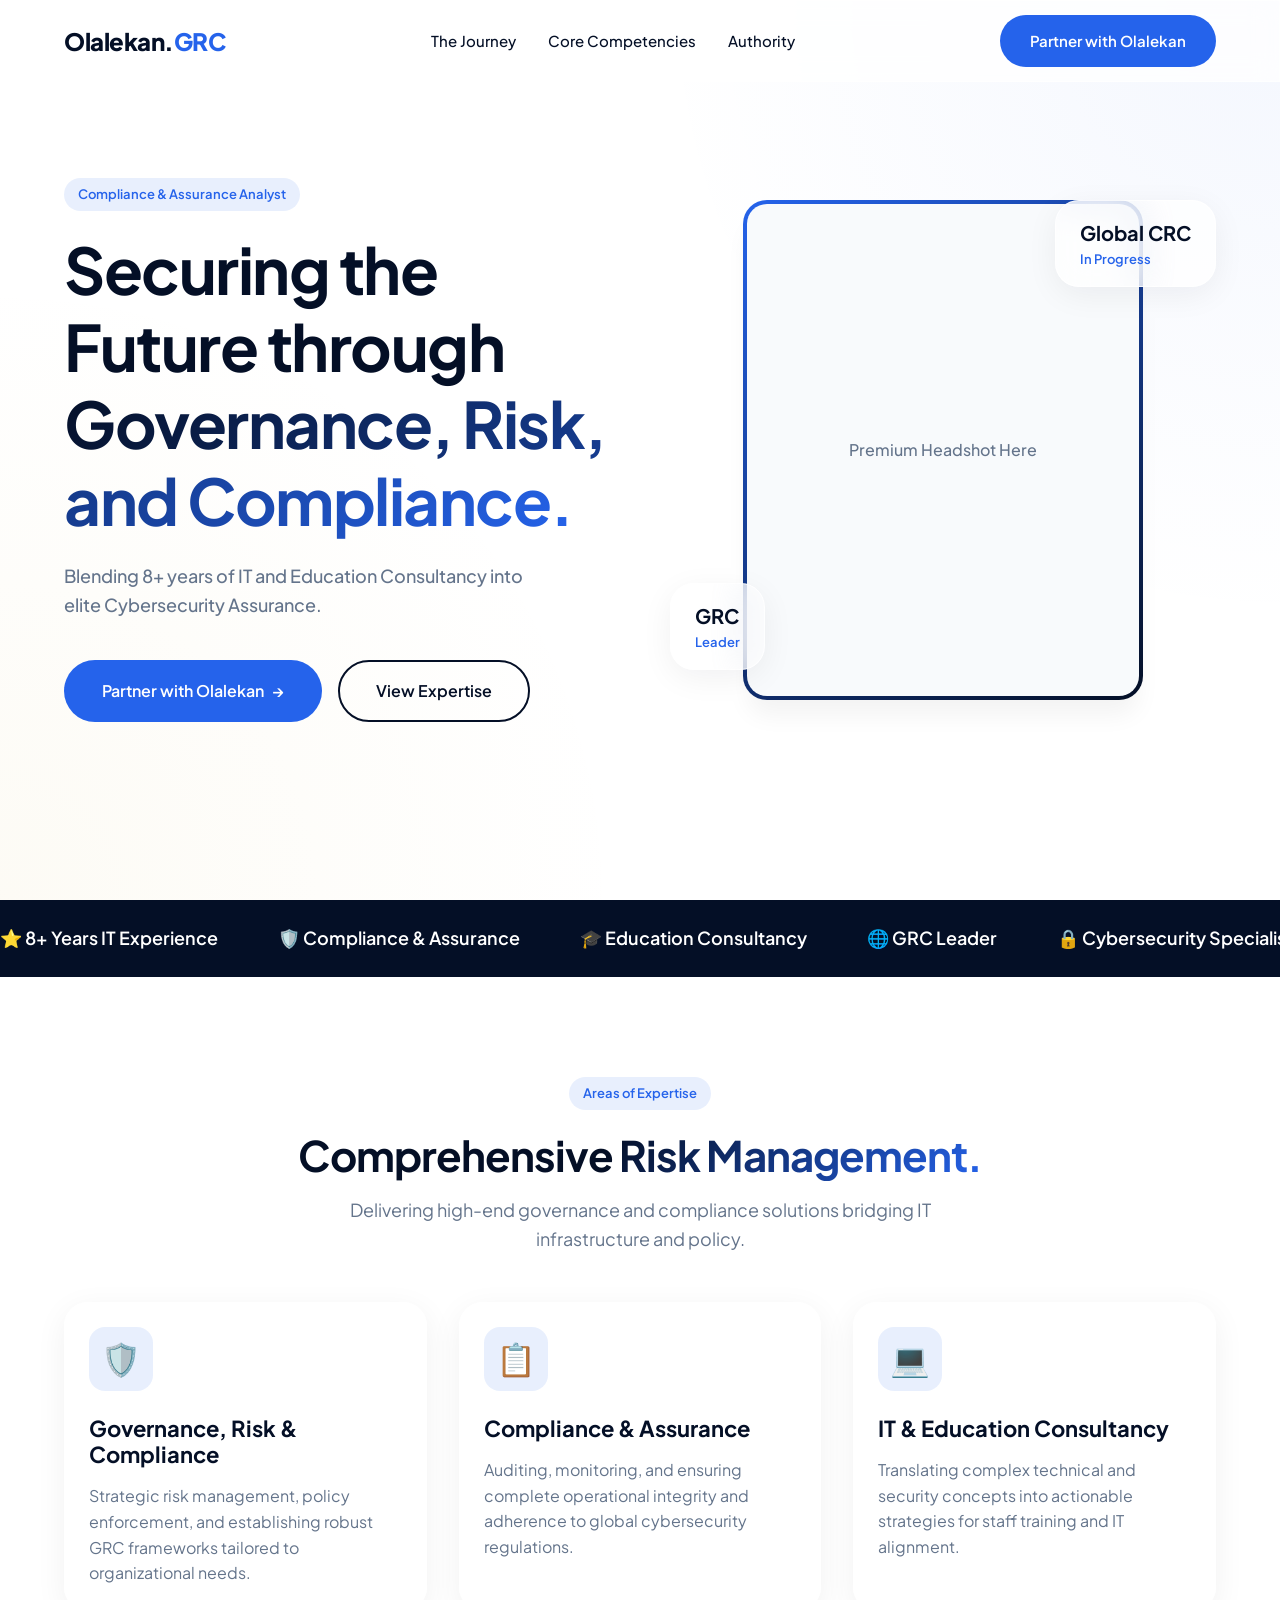
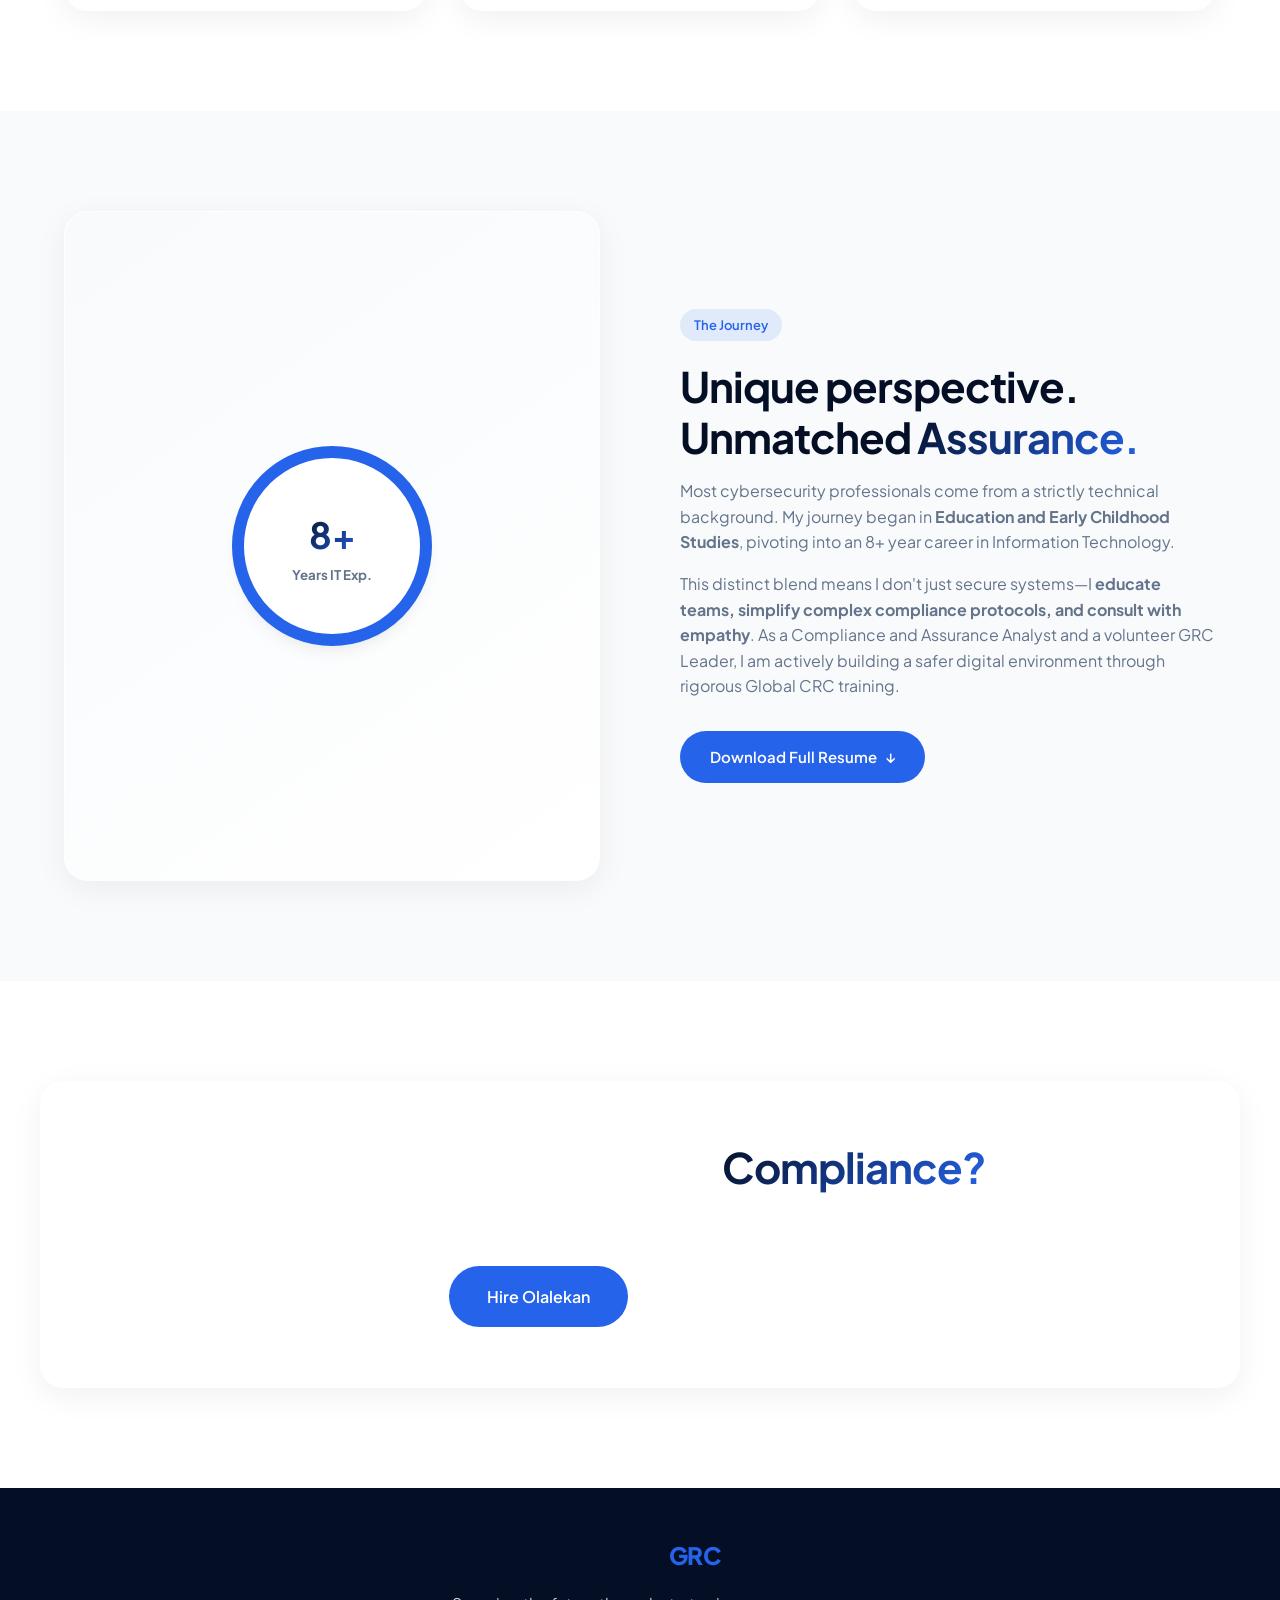
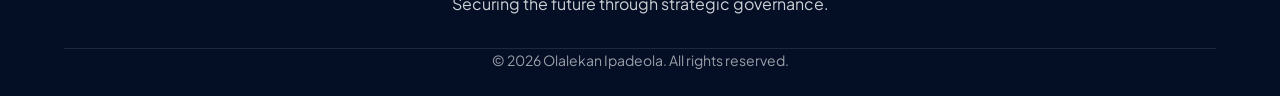
==== index.html @ 9b426a48 "Initial commit - added portfolio structure and styles" ====
<!DOCTYPE html>
<html lang="en">
<head>
    <meta charset="UTF-8">
    <meta name="viewport" content="width=device-width, initial-scale=1.0">
    <title>Olalekan Ipadeola | GRC & Cybersecurity Authority</title>
    <meta name="description" content="Portfolio of Olalekan Ipadeola - Governance, Risk, and Compliance Specialist, Compliance & Assurance Analyst.">
    <!-- Google Fonts -->
    <link rel="preconnect" href="https://fonts.googleapis.com">
    <link rel="preconnect" href="https://fonts.gstatic.com" crossorigin>
    <link href="https://fonts.googleapis.com/css2?family=Plus+Jakarta+Sans:wght@400;500;600;700;800&display=swap" rel="stylesheet">
    <!-- Custom Styles -->
    <link rel="stylesheet" href="styles/variables.css">
    <link rel="stylesheet" href="styles/global.css">
    <link rel="stylesheet" href="styles/components.css">
    <link rel="stylesheet" href="styles/sections.css">
</head>
<body>
    <!-- Navigation -->
    <nav class="navbar glass">
        <div class="container nav-content">
            <a href="#" class="logo">Olalekan.<span>GRC</span></a>
            <ul class="nav-links">
                <li><a href="#about">The Journey</a></li>
                <li><a href="#expertise">Core Competencies</a></li>
                <li><a href="#experience">Authority</a></li>
            </ul>
            <div class="nav-actions">
                <a href="#contact" class="btn btn-primary">Partner with Olalekan</a>
            </div>
            <button class="mobile-toggle" aria-label="Toggle menu">☰</button>
        </div>
    </nav>

    <!-- Main Content -->
    <main>
        <!-- Hero Section -->
        <section id="hero" class="hero section">
            <div class="container hero-content">
                <div class="hero-text fade-in-up">
                    <span class="badge">Compliance & Assurance Analyst</span>
                    <h1 class="hero-title">Securing the Future through <span class="text-gradient">Governance, Risk, and Compliance.</span></h1>
                    <p class="hero-subtitle">Blending 8+ years of IT and Education Consultancy into elite Cybersecurity Assurance.</p>
                    <div class="hero-ctas">
                        <a href="#contact" class="btn btn-primary btn-large">Partner with Olalekan <span class="arrow">→</span></a>
                        <a href="#expertise" class="btn btn-secondary btn-large">View Expertise</a>
                    </div>
                </div>
                <!-- Hero Visuals -->
                <div class="hero-visual fade-in-up delay-2">
                    <div class="glass-card stat-float top-right">
                        <strong>Global CRC</strong><span>In Progress</span>
                    </div>
                    <div class="hero-image-placeholder">
                        <div class="image-inner">
                            <span class="placeholder-text">Premium Headshot Here</span>
                        </div>
                    </div>
                    <div class="glass-card stat-float bottom-left">
                        <strong>GRC</strong><span>Leader</span>
                    </div>
                </div>
            </div>
        </section>

        <!-- Authority Marquee (Ticker) -->
        <section class="ticker">
            <div class="ticker-track">
                <!-- Ticker items will be duplicated by JS or CSS for infinite scroll -->
                <div class="ticker-item">⭐ 8+ Years IT Experience</div>
                <div class="ticker-item">🛡️ Compliance & Assurance</div>
                <div class="ticker-item">🎓 Education Consultancy</div>
                <div class="ticker-item">🌐 GRC Leader</div>
                <div class="ticker-item">🔒 Cybersecurity Specialist</div>
                <div class="ticker-item">⭐ 8+ Years IT Experience</div>
                <div class="ticker-item">🛡️ Compliance & Assurance</div>
                <div class="ticker-item">🎓 Education Consultancy</div>
                <div class="ticker-item">🌐 GRC Leader</div>
                <div class="ticker-item">🔒 Cybersecurity Specialist</div>
            </div>
        </section>
        
        <!-- Core Competencies (Expertise) -->
        <section id="expertise" class="expertise section">
            <div class="container text-center">
                <span class="badge">Areas of Expertise</span>
                <h2 class="section-title">Comprehensive <span class="text-gradient">Risk Management.</span></h2>
                <p class="section-subtitle text-muted">Delivering high-end governance and compliance solutions bridging IT infrastructure and policy.</p>
                
                <div class="expertise-grid mt-12">
                    <div class="glass-card service-card fade-in-up delay-1">
                        <div class="service-icon">🛡️</div>
                        <h3>Governance, Risk & Compliance</h3>
                        <p class="text-muted mt-4">Strategic risk management, policy enforcement, and establishing robust GRC frameworks tailored to organizational needs.</p>
                    </div>
                    <div class="glass-card service-card fade-in-up delay-2">
                        <div class="service-icon">📋</div>
                        <h3>Compliance & Assurance</h3>
                        <p class="text-muted mt-4">Auditing, monitoring, and ensuring complete operational integrity and adherence to global cybersecurity regulations.</p>
                    </div>
                    <div class="glass-card service-card fade-in-up delay-3">
                        <div class="service-icon">💻</div>
                        <h3>IT & Education Consultancy</h3>
                        <p class="text-muted mt-4">Translating complex technical and security concepts into actionable strategies for staff training and IT alignment.</p>
                    </div>
                </div>
            </div>
        </section>

        <!-- The Journey (About) -->
        <section id="about" class="about section bg-surface">
            <div class="container about-content">
                <div class="about-visual fade-in-up">
                    <div class="glass-card feature-image-card">
                        <div class="circle-graph">
                            <span class="text-gradient font-bold text-4xl">8+</span>
                            <small class="text-muted font-bold">Years IT Exp.</small>
                        </div>
                    </div>
                </div>
                <div class="about-text fade-in-up delay-2">
                    <span class="badge">The Journey</span>
                    <h2 class="section-title mb-6">Unique perspective.<br>Unmatched <span class="text-gradient">Assurance.</span></h2>
                    <p class="mb-4 text-muted">Most cybersecurity professionals come from a strictly technical background. My journey began in <strong>Education and Early Childhood Studies</strong>, pivoting into an 8+ year career in Information Technology.</p>
                    <p class="text-muted">This distinct blend means I don't just secure systems—I <strong>educate teams, simplify complex compliance protocols, and consult with empathy</strong>. As a Compliance and Assurance Analyst and a volunteer GRC Leader, I am actively building a safer digital environment through rigorous Global CRC training.</p>
                    <a href="#contact" class="btn btn-primary mt-8">Download Full Resume <span class="arrow">↓</span></a>
                </div>
            </div>
        </section>

        <!-- The Conversion (Contact) -->
        <section id="contact" class="contact section">
            <div class="container contact-container glass-card bg-secondary text-center">
                <div class="contact-header">
                    <h2 class="section-title text-light mb-4 text-white">Ready to elevate your <span class="text-gradient">Compliance?</span></h2>
                    <p class="text-light opacity-80 mb-8 text-white">Whether you're recruiting top talent, seeking bespoke consultancy, or inviting a speaker.</p>
                </div>
                <div class="contact-actions">
                    <a href="mailto:olalekan.o@example.com" class="btn btn-primary btn-large">Hire Olalekan</a>
                    <a href="#" class="btn btn-secondary btn-large" style="border-color: rgba(255,255,255,0.3); color: white;">Book for Event</a>
                </div>
            </div>
        </section>
        
    </main>
    
    <!-- Footer -->
    <footer class="footer bg-secondary text-white pt-12 pb-6">
        <div class="container">
            <div class="footer-content text-center mb-8">
                <a href="#" class="logo text-white">Olalekan.<span>GRC</span></a>
                <p class="opacity-80 mt-4 text-white">Securing the future through strategic governance.</p>
            </div>
            <div class="footer-bottom text-center border-t border-glass pt-6">
                <p class="opacity-60 text-sm text-white">© 2026 Olalekan Ipadeola. All rights reserved.</p>
            </div>
        </div>
    </footer>
    <script src="js/main.js"></script>
</body>
</html>
---- styles/variables.css ----
:root {
    /* Color Palette - Premium "Big 4" Beater */
    --primary: #2563eb; /* Electric Blue for Action */
    --primary-hover: #1d4ed8;
    --secondary: #040f26; /* Deep Midnight Navy for Authority */
    --accent: #d4af37; /* Gold accent for prestige */
    
    --bg-main: #ffffff;
    --surface: #f8fafc; /* Very light cool gray for contrast */
    --surface-glass: rgba(255, 255, 255, 0.75);
    --glass-border: rgba(255, 255, 255, 0.6);
    --surface-dark: #0f172a;
    
    --text-main: #0f172a;
    --text-muted: #64748b;
    --text-light: #ffffff;
    
    /* Typography */
    --font-primary: 'Plus Jakarta Sans', sans-serif;
    
    /* Layout & Spacing */
    --container-width: 1200px;
    --section-padding: 100px 0;
    --radius-sm: 8px;
    --radius-md: 16px;
    --radius-lg: 24px;
    --radius-pill: 9999px;
    
    /* Shadows */
    --shadow-sm: 0 4px 6px -1px rgba(0, 0, 0, 0.05);
    --shadow-md: 0 10px 15px -3px rgba(0, 0, 0, 0.05), 0 4px 6px -2px rgba(0, 0, 0, 0.025);
    --shadow-lg: 0 20px 25px -5px rgba(0, 0, 0, 0.05), 0 8px 10px -6px rgba(0, 0, 0, 0.01);
    --shadow-glass: 0 8px 32px 0 rgba(4, 15, 38, 0.06);
    
    /* Transitions */
    --transition: all 0.3s cubic-bezier(0.25, 0.8, 0.25, 1);
}
---- styles/global.css ----
/* Reset & Base Styles */
* {
    margin: 0;
    padding: 0;
    box-sizing: border-box;
}

html {
    scroll-behavior: smooth;
}

body {
    font-family: var(--font-primary);
    background-color: var(--bg-main);
    color: var(--text-main);
    line-height: 1.6;
    overflow-x: hidden;
    -webkit-font-smoothing: antialiased;
}

.container {
    max-width: var(--container-width);
    margin: 0 auto;
    padding: 0 24px;
    width: 100%;
}

.section {
    padding: var(--section-padding);
}

img {
    max-width: 100%;
    height: auto;
    display: block;
}

a {
    text-decoration: none;
    color: inherit;
    transition: var(--transition);
}

ul {
    list-style: none;
}

/* Typography Base */
h1, h2, h3, h4, h5, h6 {
    font-weight: 700;
    line-height: 1.2;
    color: var(--secondary);
}

.text-gradient {
    background: linear-gradient(135deg, var(--secondary) 0%, var(--primary) 100%);
    -webkit-background-clip: text;
    -webkit-text-fill-color: transparent;
    background-clip: text;
}

/* Utilities */
.text-center { text-align: center; }
.text-muted { color: var(--text-muted); }
.text-white { color: var(--text-light); }
.bg-surface { background-color: var(--surface); }
.bg-secondary { background-color: var(--secondary); }
.opacity-80 { opacity: 0.8; }
.opacity-60 { opacity: 0.6; }
.mt-4 { margin-top: 16px; }
.mt-6 { margin-top: 24px; }
.mt-8 { margin-top: 32px; }
.mt-12 { margin-top: 48px; }
.mb-4 { margin-bottom: 16px; }
.mb-6 { margin-bottom: 24px; }
.mb-8 { margin-bottom: 32px; }
.pt-12 { padding-top: 48px; }
.pb-6 { padding-bottom: 24px; }
.font-bold { font-weight: 700; }
.text-4xl { font-size: 36px; }
.text-sm { font-size: 14px; }
.border-t { border-top: 1px solid; }
.border-glass { border-color: rgba(255, 255, 255, 0.1); }
.section-title { font-size: 42px; margin-bottom: 16px; letter-spacing: -1px; }
.section-subtitle { font-size: 18px; max-width: 600px; margin: 0 auto; }
---- styles/components.css ----
/* Component Styles */

/* Buttons */
.btn {
    display: inline-flex;
    align-items: center;
    justify-content: center;
    padding: 12px 28px;
    font-size: 15px;
    font-weight: 600;
    border-radius: var(--radius-pill);
    cursor: pointer;
    transition: var(--transition);
    border: 2px solid transparent;
}

.btn-large {
    padding: 16px 36px;
    font-size: 16px;
}

.btn-primary {
    background-color: var(--primary);
    color: var(--text-light);
}

.btn-primary:hover {
    background-color: var(--primary-hover);
    transform: translateY(-2px);
    box-shadow: var(--shadow-md);
}

.btn-secondary {
    background-color: transparent;
    border-color: var(--secondary);
    color: var(--secondary);
}

.btn-secondary:hover {
    background-color: var(--secondary);
    color: var(--text-light);
}

.arrow {
    margin-left: 8px;
    transition: var(--transition);
}

.btn-primary:hover .arrow {
    transform: translateX(4px);
}

/* Glassmorphism Classes */
.glass {
    background: var(--surface-glass);
    backdrop-filter: blur(12px);
    -webkit-backdrop-filter: blur(12px);
    border: 1px solid var(--glass-border);
}

.glass-card {
    background: var(--surface-glass);
    backdrop-filter: blur(16px);
    -webkit-backdrop-filter: blur(16px);
    border: 1px solid rgba(255, 255, 255, 0.8);
    box-shadow: var(--shadow-glass);
    border-radius: var(--radius-lg);
    padding: 24px;
}

/* Badges */
.badge {
    display: inline-block;
    padding: 6px 14px;
    font-size: 13px;
    font-weight: 600;
    color: var(--primary);
    background-color: rgba(37, 99, 235, 0.1);
    border-radius: var(--radius-pill);
    margin-bottom: 20px;
}

/* Animations Helpers */
.fade-in-up {
    opacity: 0;
    transform: translateY(30px);
    animation: fadeInUp 0.8s ease forwards;
}

.delay-2 {
    animation-delay: 0.2s;
}

@keyframes fadeInUp {
    to {
        opacity: 1;
        transform: translateY(0);
    }
}
---- styles/sections.css ----
/* Navigation */
.navbar {
    position: fixed;
    top: 0;
    left: 0;
    width: 100%;
    z-index: 1000;
    transition: var(--transition);
}

.nav-content {
    display: flex;
    justify-content: space-between;
    align-items: center;
    height: 80px;
}

.logo {
    font-size: 24px;
    font-weight: 800;
    color: var(--secondary);
    letter-spacing: -0.5px;
}

.logo span {
    color: var(--primary);
}

.nav-links {
    display: flex;
    gap: 32px;
}

.nav-links a {
    font-weight: 500;
    font-size: 15px;
    color: var(--secondary);
}

.nav-links a:hover {
    color: var(--primary);
}

.mobile-toggle {
    display: none;
    background: none;
    border: none;
    font-size: 24px;
    cursor: pointer;
}

/* Hero Section */
.hero {
    min-height: 100vh;
    display: flex;
    align-items: center;
    padding-top: 100px;
    background: radial-gradient(circle at top right, rgba(37,99,235,0.05), transparent 40%),
                radial-gradient(circle at bottom left, rgba(212,175,55,0.05), transparent 40%);
}

.hero-content {
    display: grid;
    grid-template-columns: 1fr 1fr;
    gap: 60px;
    align-items: center;
}

.hero-title {
    font-size: 64px;
    letter-spacing: -1.5px;
    margin-bottom: 24px;
}

.hero-subtitle {
    font-size: 18px;
    color: var(--text-muted);
    font-weight: 500;
    margin-bottom: 40px;
    max-width: 480px;
}

.hero-ctas {
    display: flex;
    gap: 16px;
}

.hero-visual {
    position: relative;
    width: 100%;
    height: 600px;
    display: flex;
    align-items: center;
    justify-content: center;
}

.hero-image-placeholder {
    width: 400px;
    height: 500px;
    background: linear-gradient(145deg, var(--primary), var(--secondary));
    border-radius: var(--radius-lg);
    padding: 4px;
    box-shadow: var(--shadow-lg);
}

.image-inner {
    width: 100%;
    height: 100%;
    background: var(--surface);
    border-radius: calc(var(--radius-lg) - 4px);
    display: flex;
    align-items: center;
    justify-content: center;
    text-align: center;
}

.placeholder-text {
    color: var(--text-muted);
    font-weight: 500;
}

.stat-float {
    position: absolute;
    display: flex;
    flex-direction: column;
    padding: 16px 24px;
    animation: float 6s ease-in-out infinite;
}

.stat-float strong {
    font-size: 20px;
    color: var(--secondary);
}

.stat-float span {
    font-size: 13px;
    color: var(--primary);
    font-weight: 600;
}

.top-right {
    top: 50px;
    right: 0;
    animation-delay: 0s;
}

.bottom-left {
    bottom: 80px;
    left: 0;
    animation-delay: 2s;
}

@keyframes float {
    0% { transform: translateY(0px); }
    50% { transform: translateY(-15px); }
    100% { transform: translateY(0px); }
}

/* Ticker Section */
.ticker {
    background-color: var(--secondary);
    color: var(--text-light);
    padding: 24px 0;
    overflow: hidden;
    white-space: nowrap;
}

.ticker-track {
    display: inline-flex;
    animation: scroll 30s linear infinite;
}

.ticker-item {
    font-size: 18px;
    font-weight: 600;
    margin-right: 60px;
    display: flex;
    align-items: center;
    gap: 12px;
}

@keyframes scroll {
    0% { transform: translateX(0); }
    100% { transform: translateX(-50%); } 
}

/* Expertise Section */
.expertise-grid {
    display: grid;
    grid-template-columns: repeat(3, 1fr);
    gap: 32px;
}

.service-card {
    text-align: left;
    transition: var(--transition);
}

.service-card:hover {
    transform: translateY(-8px);
    box-shadow: 0 20px 40px rgba(4, 15, 38, 0.08);
}

.service-card h3 {
    font-size: 22px;
    margin-bottom: 12px;
}

.service-icon {
    font-size: 32px;
    margin-bottom: 24px;
    display: inline-flex;
    align-items: center;
    justify-content: center;
    width: 64px;
    height: 64px;
    background: rgba(37, 99, 235, 0.1);
    border-radius: var(--radius-md);
}

/* About Section */
.about-content {
    display: grid;
    grid-template-columns: 1fr 1fr;
    gap: 80px;
    align-items: center;
}

.feature-image-card {
    aspect-ratio: 4/5;
    background: linear-gradient(145deg, var(--surface), white);
    display: flex;
    align-items: center;
    justify-content: center;
    position: relative;
    overflow: hidden;
}

.circle-graph {
    width: 200px;
    height: 200px;
    border-radius: 50%;
    border: 12px solid var(--primary);
    display: flex;
    flex-direction: column;
    align-items: center;
    justify-content: center;
    background: white;
    box-shadow: var(--shadow-md);
}

/* Contact Section */
.contact-container {
    padding: 60px 40px;
    display: flex;
    flex-direction: column;
    align-items: center;
    border-color: rgba(255, 255, 255, 0.1);
}

.contact-actions {
    display: flex;
    gap: 16px;
}

/* Responsive */
@media (max-width: 992px) {
    .hero-content, .about-content {
        grid-template-columns: 1fr;
        text-align: center;
        gap: 40px;
    }
    .expertise-grid {
        grid-template-columns: 1fr;
    }
    .hero-subtitle {
        margin: 0 auto 32px;
    }
    .hero-ctas, .contact-actions {
        justify-content: center;
    }
    .nav-links, .nav-actions {
        display: none;
    }
    .mobile-toggle {
        display: block;
    }
    .hero-title {
        font-size: 48px;
    }
}
@media (max-width: 768px) {
    .section-title { font-size: 32px; }
}
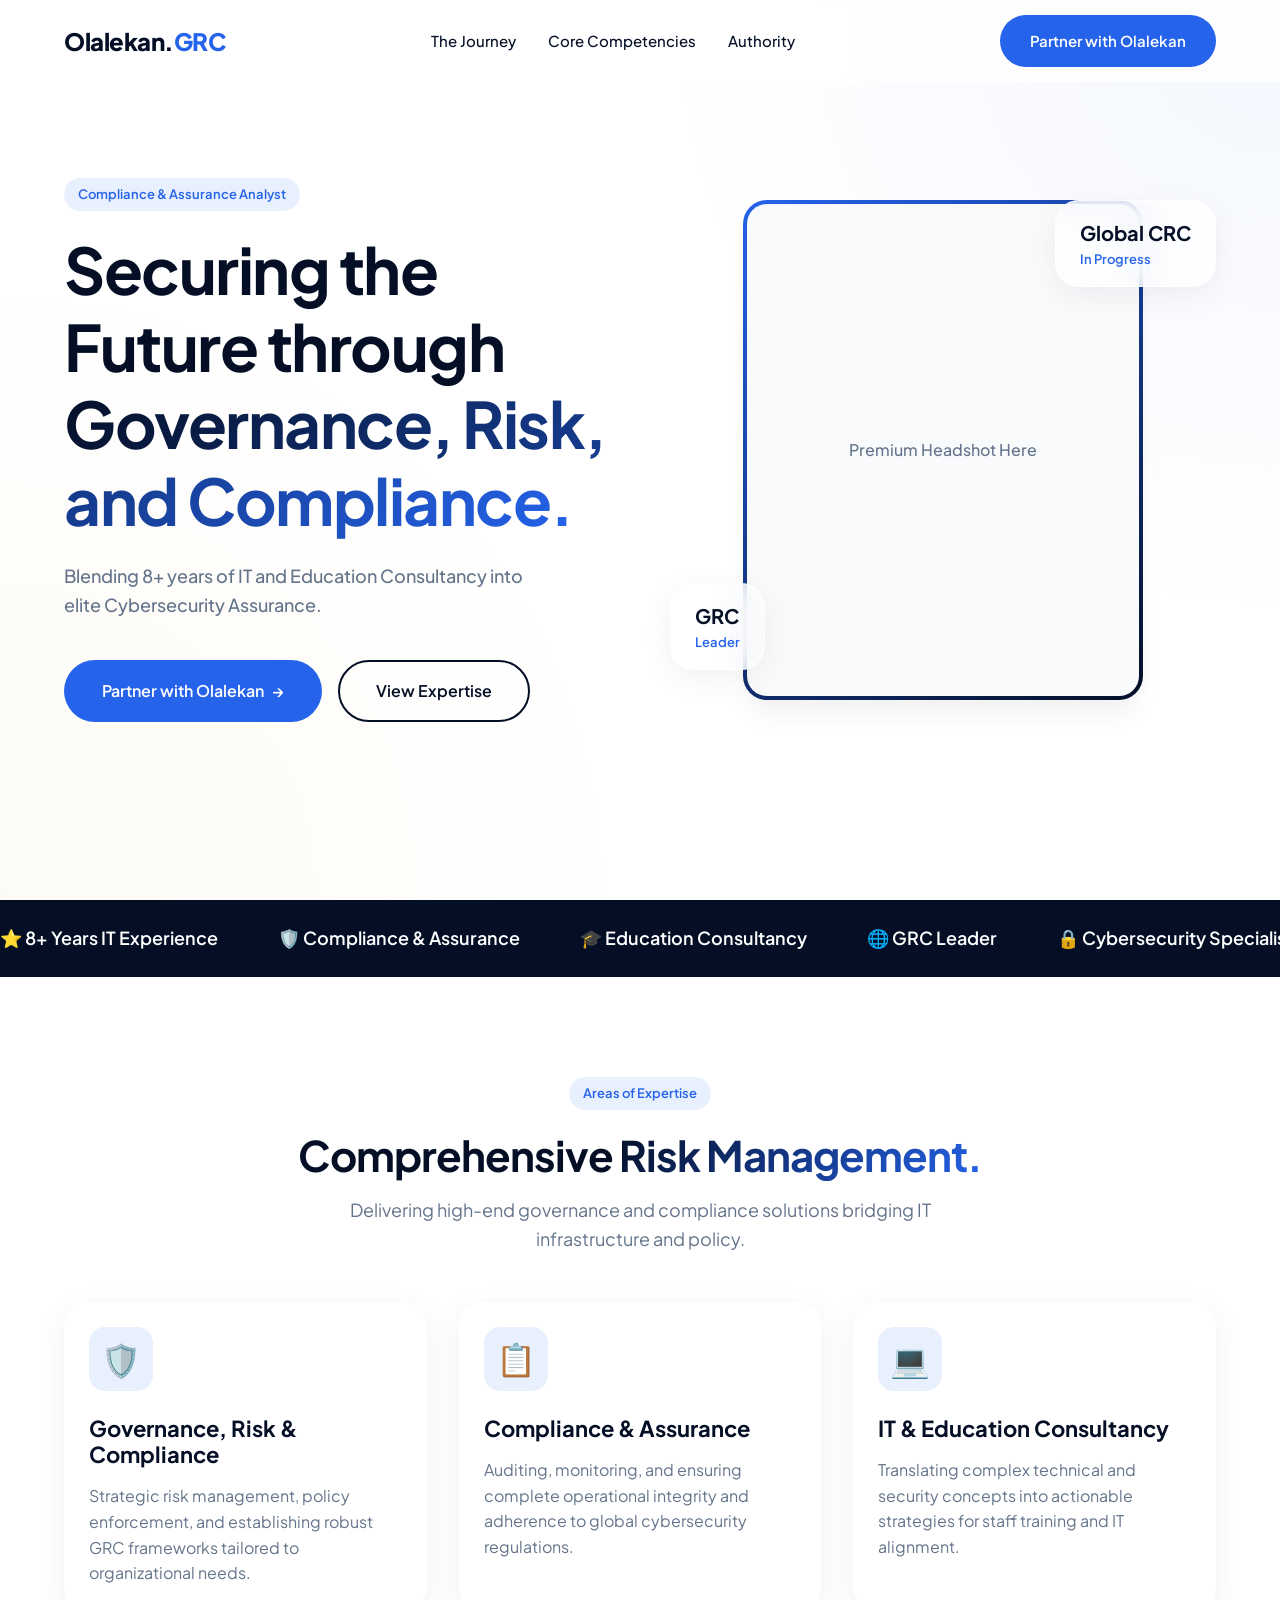
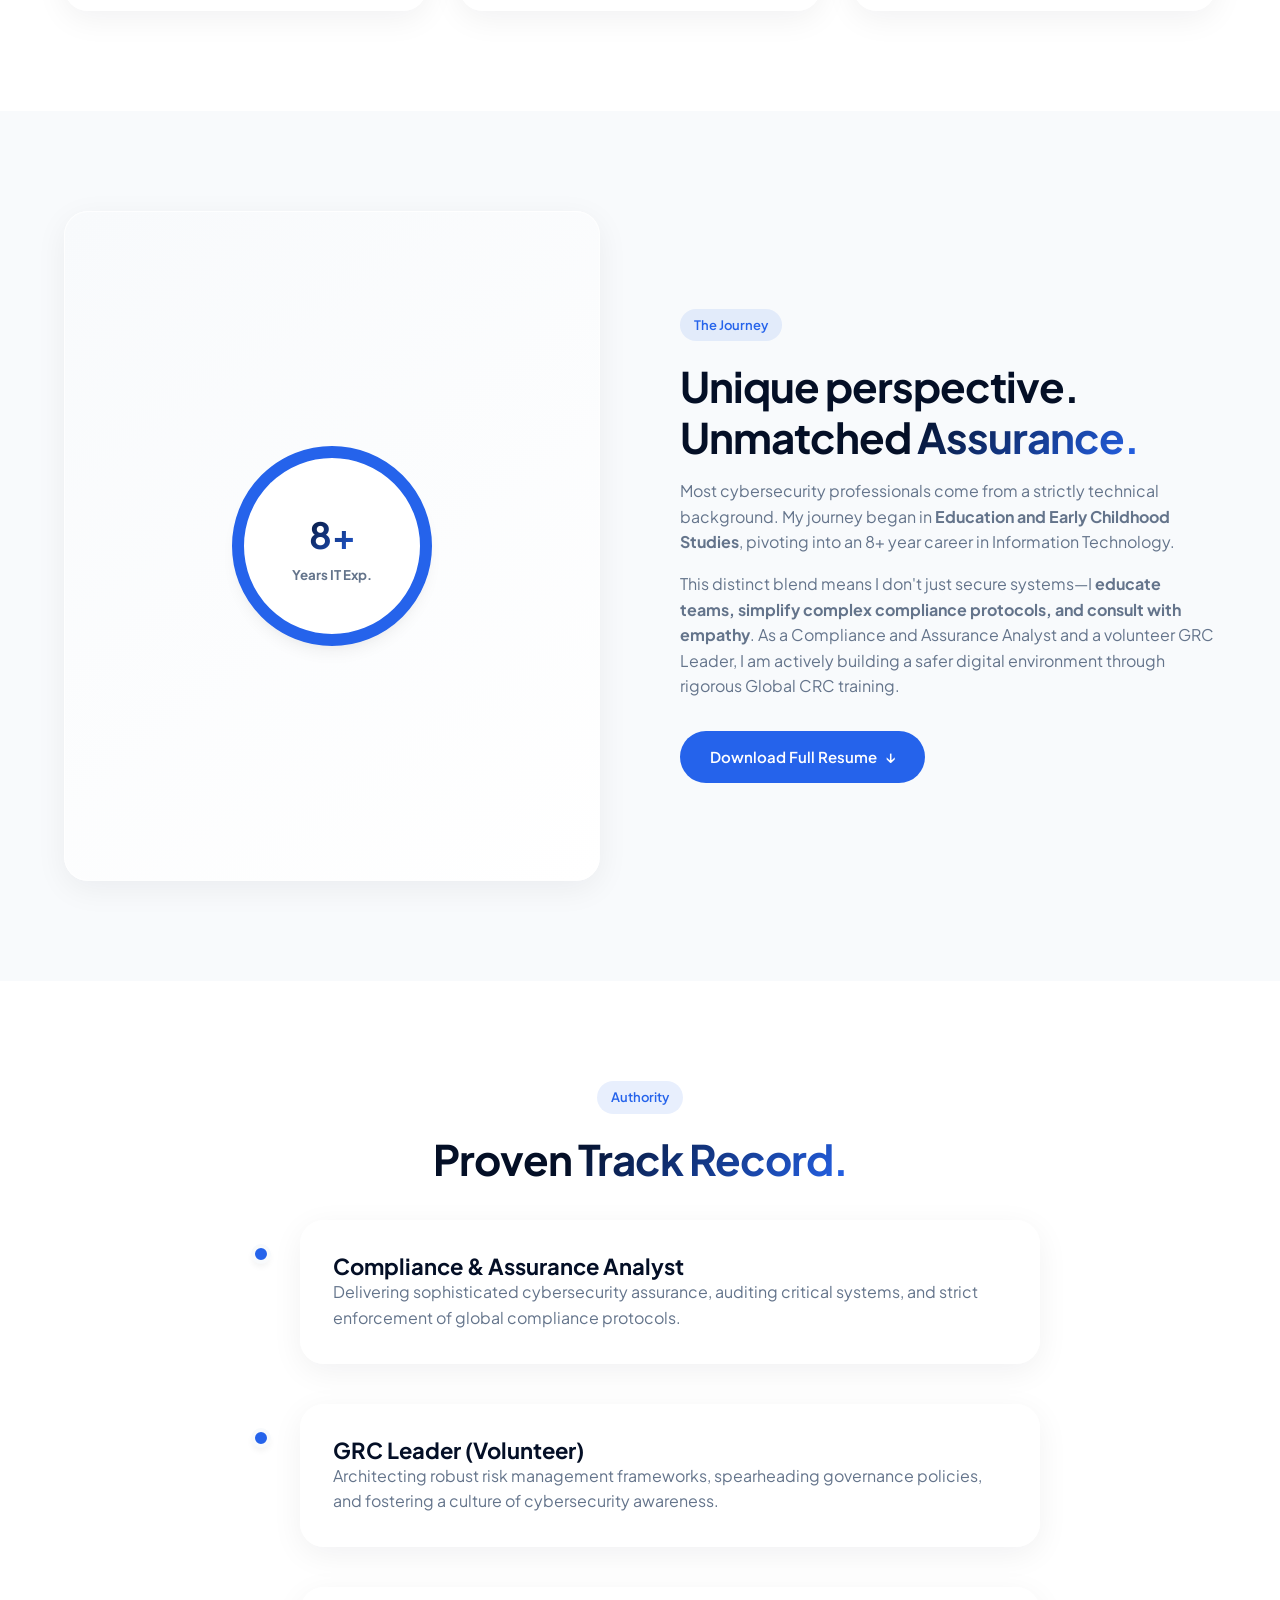
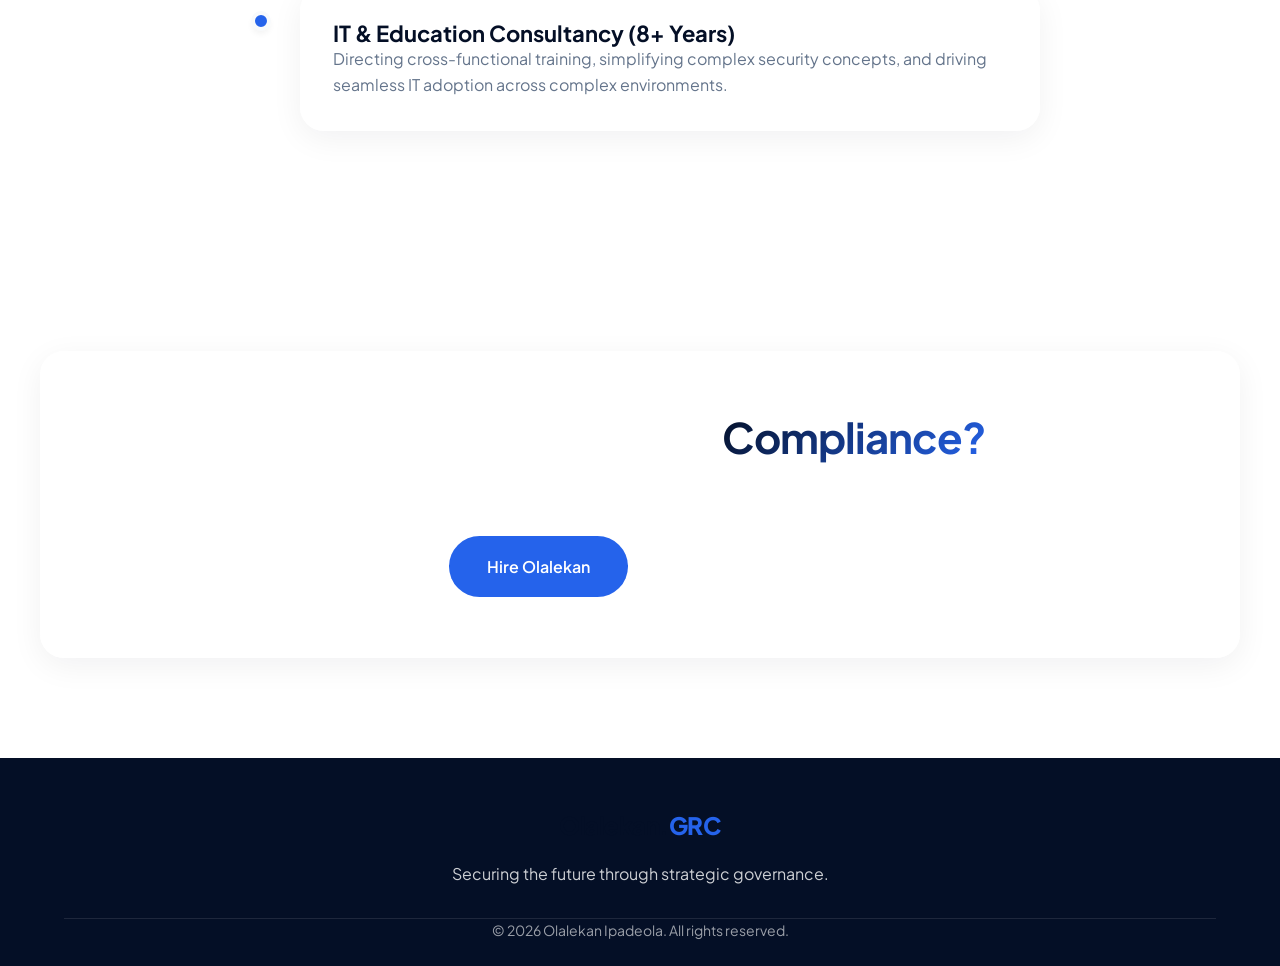
==== commit 81ceb6e7: "Add CTA functionality, core competencies page, and styling updates" ====
--- a/index.html
+++ b/index.html
@@ -128,6 +128,38 @@
             </div>
         </section>
 
+        <!-- Authority (Experience) -->
+        <section id="experience" class="experience section">
+            <div class="container text-center">
+                <span class="badge">Authority</span>
+                <h2 class="section-title mb-12">Proven <span class="text-gradient">Track Record.</span></h2>
+                
+                <div class="timeline">
+                    <div class="timeline-item fade-in-up">
+                        <div class="timeline-dot"></div>
+                        <div class="timeline-content glass-card">
+                            <h3>Compliance & Assurance Analyst</h3>
+                            <p class="text-muted mt-2">Delivering sophisticated cybersecurity assurance, auditing critical systems, and strict enforcement of global compliance protocols.</p>
+                        </div>
+                    </div>
+                    <div class="timeline-item fade-in-up delay-1">
+                        <div class="timeline-dot"></div>
+                        <div class="timeline-content glass-card">
+                            <h3>GRC Leader (Volunteer)</h3>
+                            <p class="text-muted mt-2">Architecting robust risk management frameworks, spearheading governance policies, and fostering a culture of cybersecurity awareness.</p>
+                        </div>
+                    </div>
+                    <div class="timeline-item fade-in-up delay-2">
+                        <div class="timeline-dot"></div>
+                        <div class="timeline-content glass-card">
+                            <h3>IT & Education Consultancy (8+ Years)</h3>
+                            <p class="text-muted mt-2">Directing cross-functional training, simplifying complex security concepts, and driving seamless IT adoption across complex environments.</p>
+                        </div>
+                    </div>
+                </div>
+            </div>
+        </section>
+
         <!-- The Conversion (Contact) -->
         <section id="contact" class="contact section">
             <div class="container contact-container glass-card bg-secondary text-center">
--- a/styles/global.css
+++ b/styles/global.css
@@ -74,6 +74,7 @@
 .mb-4 { margin-bottom: 16px; }
 .mb-6 { margin-bottom: 24px; }
 .mb-8 { margin-bottom: 32px; }
+.mb-12 { margin-bottom: 48px; }
 .pt-12 { padding-top: 48px; }
 .pb-6 { padding-bottom: 24px; }
 .font-bold { font-weight: 700; }
--- a/styles/components.css
+++ b/styles/components.css
@@ -84,16 +84,14 @@
 .fade-in-up {
     opacity: 0;
     transform: translateY(30px);
-    animation: fadeInUp 0.8s ease forwards;
+    transition: opacity 0.8s cubic-bezier(0.25, 0.8, 0.25, 1), transform 0.8s cubic-bezier(0.25, 0.8, 0.25, 1);
 }
 
-.delay-2 {
-    animation-delay: 0.2s;
+.fade-in-up.visible {
+    opacity: 1;
+    transform: translateY(0);
 }
 
-@keyframes fadeInUp {
-    to {
-        opacity: 1;
-        transform: translateY(0);
-    }
-}
+.delay-1 { transition-delay: 0.1s; }
+.delay-2 { transition-delay: 0.2s; }
+.delay-3 { transition-delay: 0.3s; }
--- a/styles/sections.css
+++ b/styles/sections.css
@@ -292,3 +292,67 @@
 @media (max-width: 768px) {
     .section-title { font-size: 32px; }
 }
+
+/* Timeline (Experience) */
+.timeline {
+    position: relative;
+    max-width: 800px;
+    margin: 0 auto;
+    padding: 20px 0;
+    text-align: left;
+}
+
+.timeline::before {
+    content: '';
+    position: absolute;
+    top: 0;
+    bottom: 0;
+    left: 20px;
+    width: 2px;
+    background: var(--glass-border);
+}
+
+.timeline-item {
+    position: relative;
+    padding-left: 60px;
+    margin-bottom: 40px;
+}
+
+.timeline-item:last-child {
+    margin-bottom: 0;
+}
+
+.timeline-dot {
+    position: absolute;
+    left: 11px;
+    top: 24px;
+    width: 20px;
+    height: 20px;
+    border-radius: 50%;
+    background: var(--primary);
+    border: 4px solid var(--surface);
+    box-shadow: var(--shadow-sm);
+    z-index: 2;
+}
+
+.timeline-content {
+    background: var(--surface-glass);
+    padding: 32px;
+}
+
+.timeline-content h3 {
+    font-size: 22px;
+    color: var(--secondary);
+}
+
+@media (max-width: 768px) {
+    .timeline::before {
+        left: 15px;
+    }
+    .timeline-item {
+        padding-left: 45px;
+    }
+    .timeline-dot {
+        left: 6px;
+    }
+}
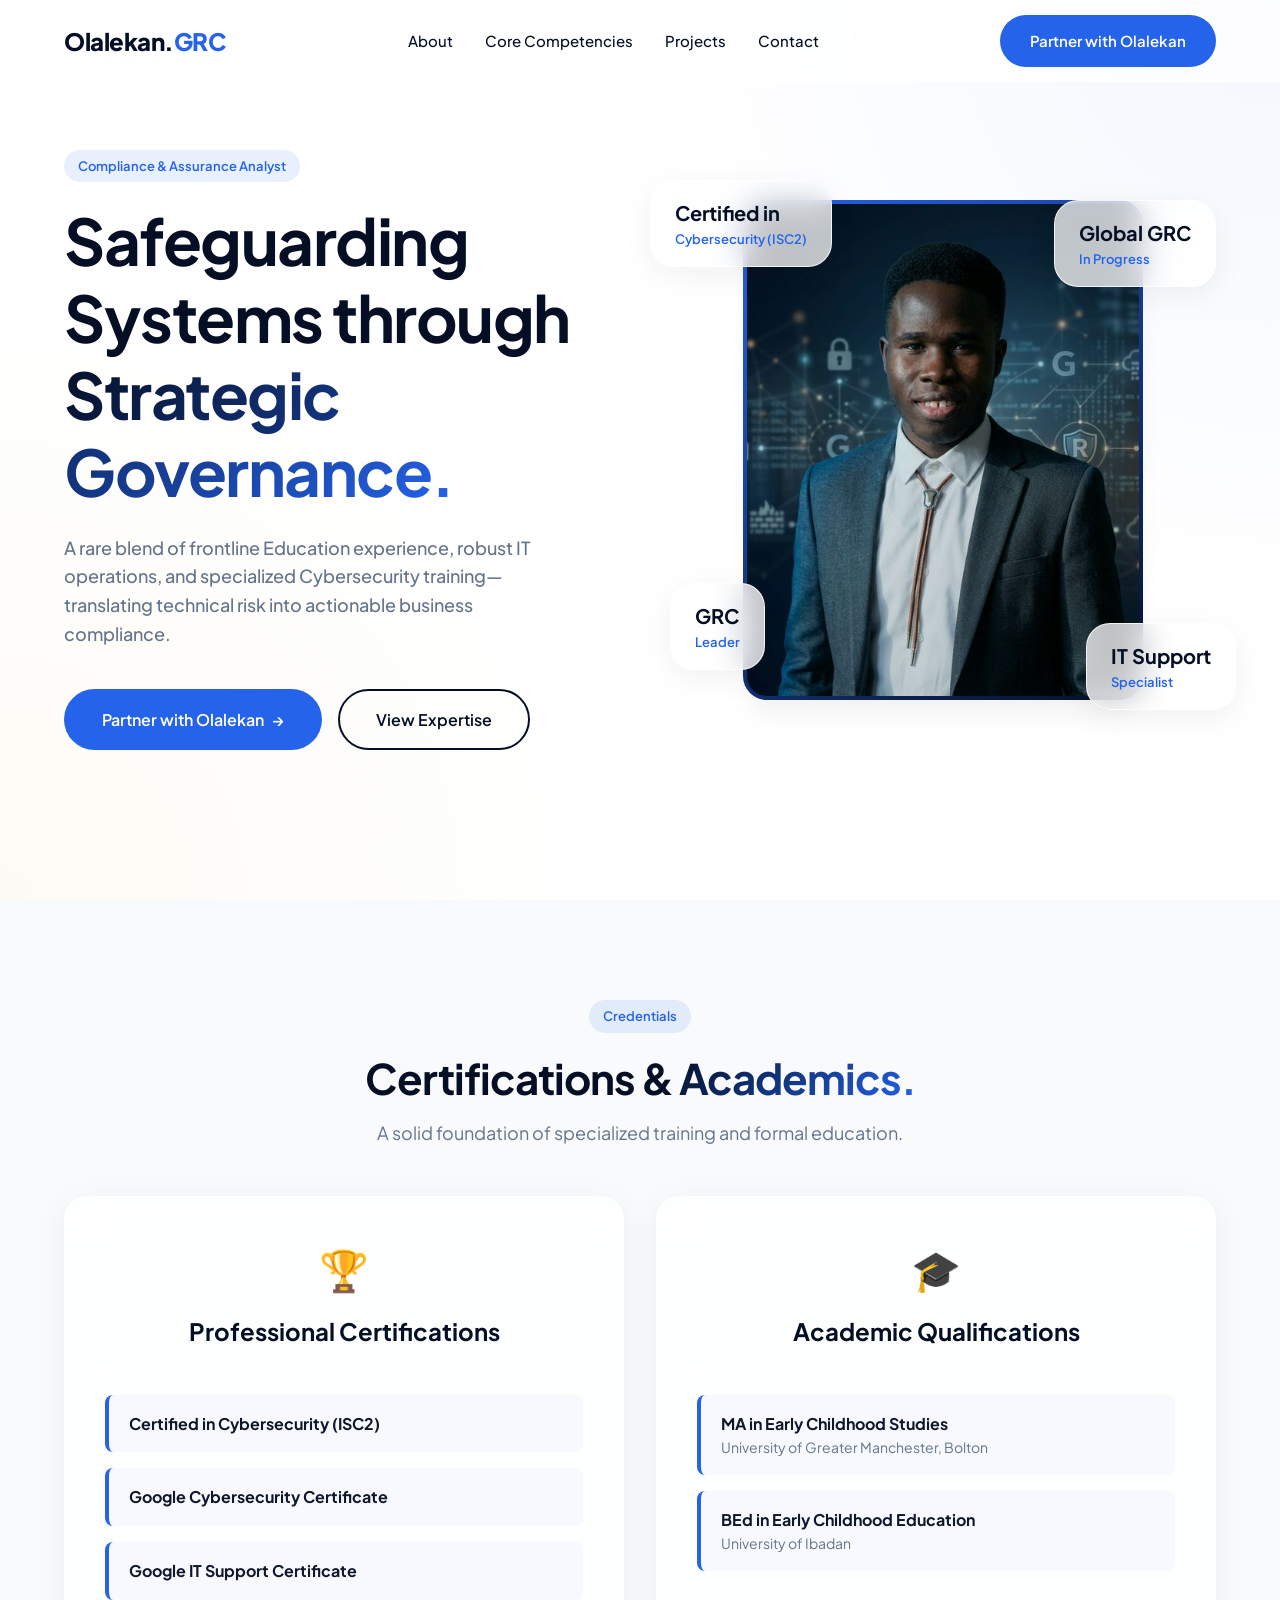
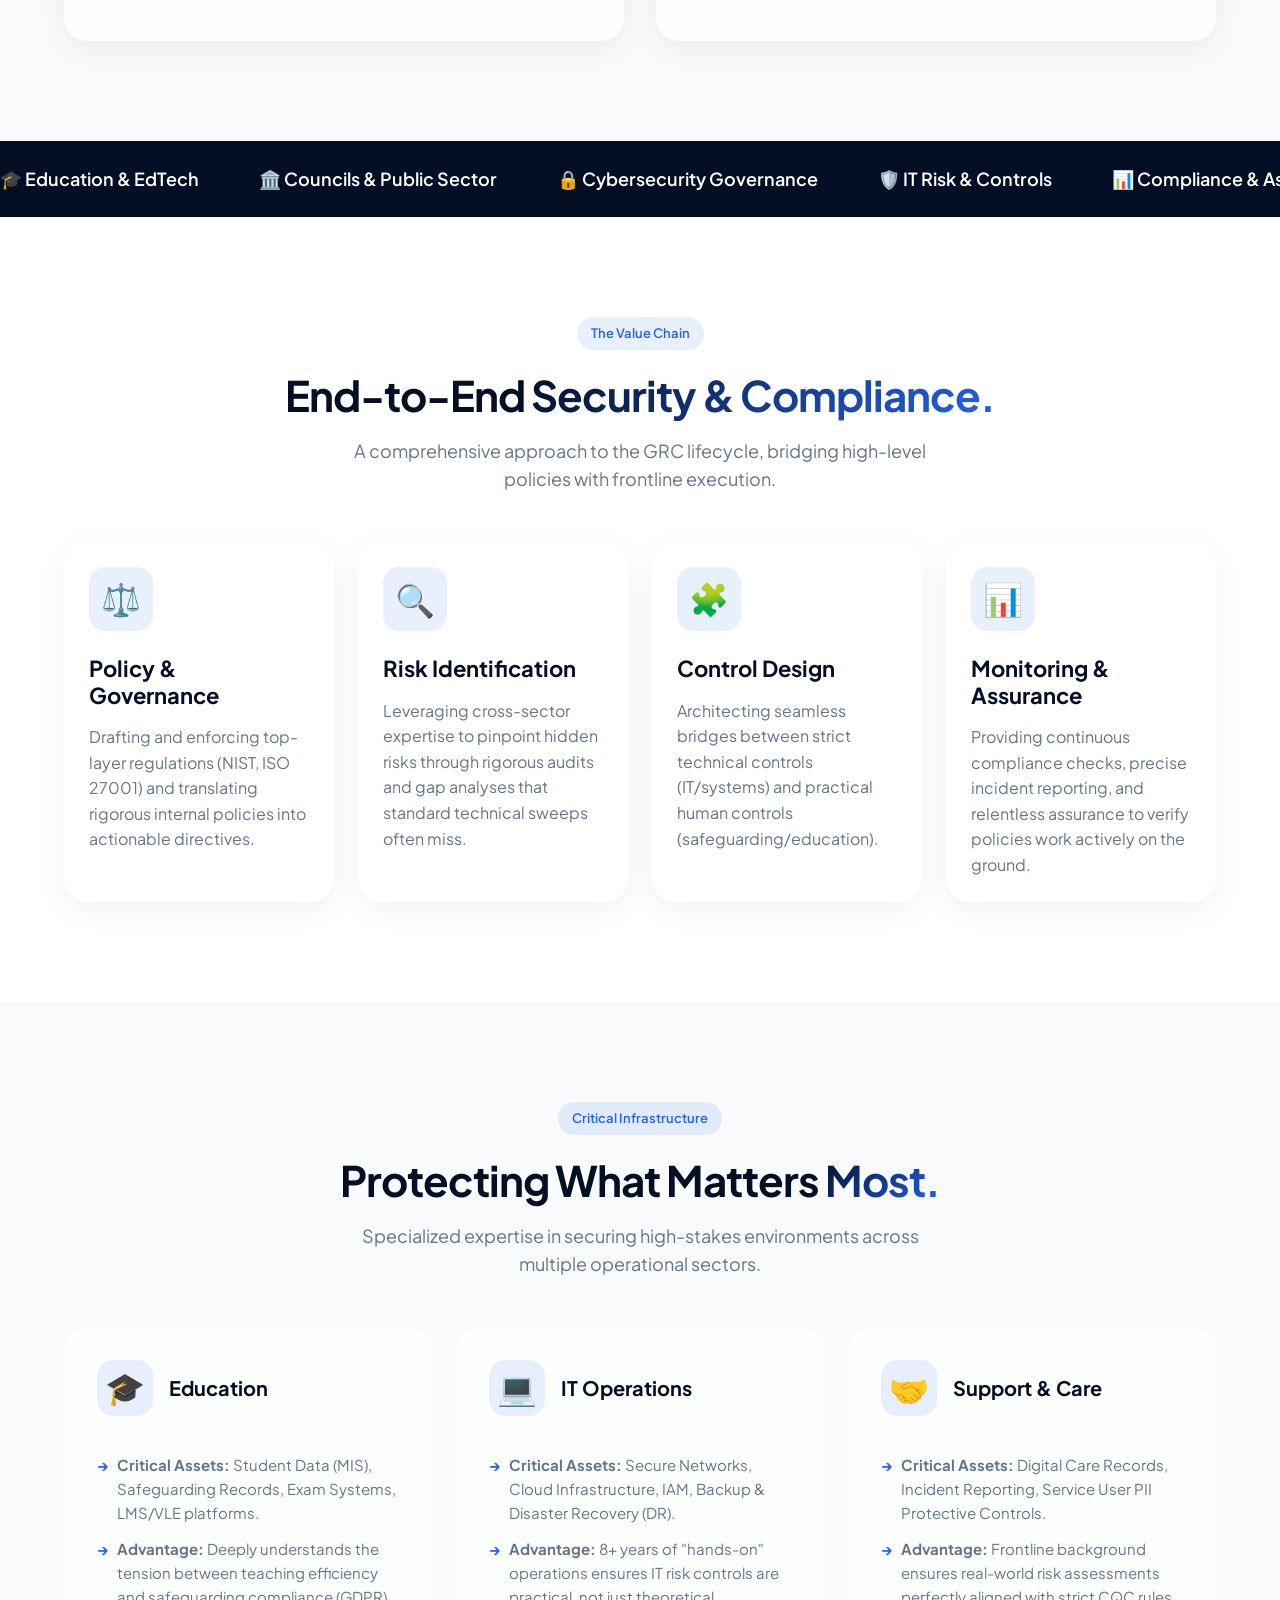
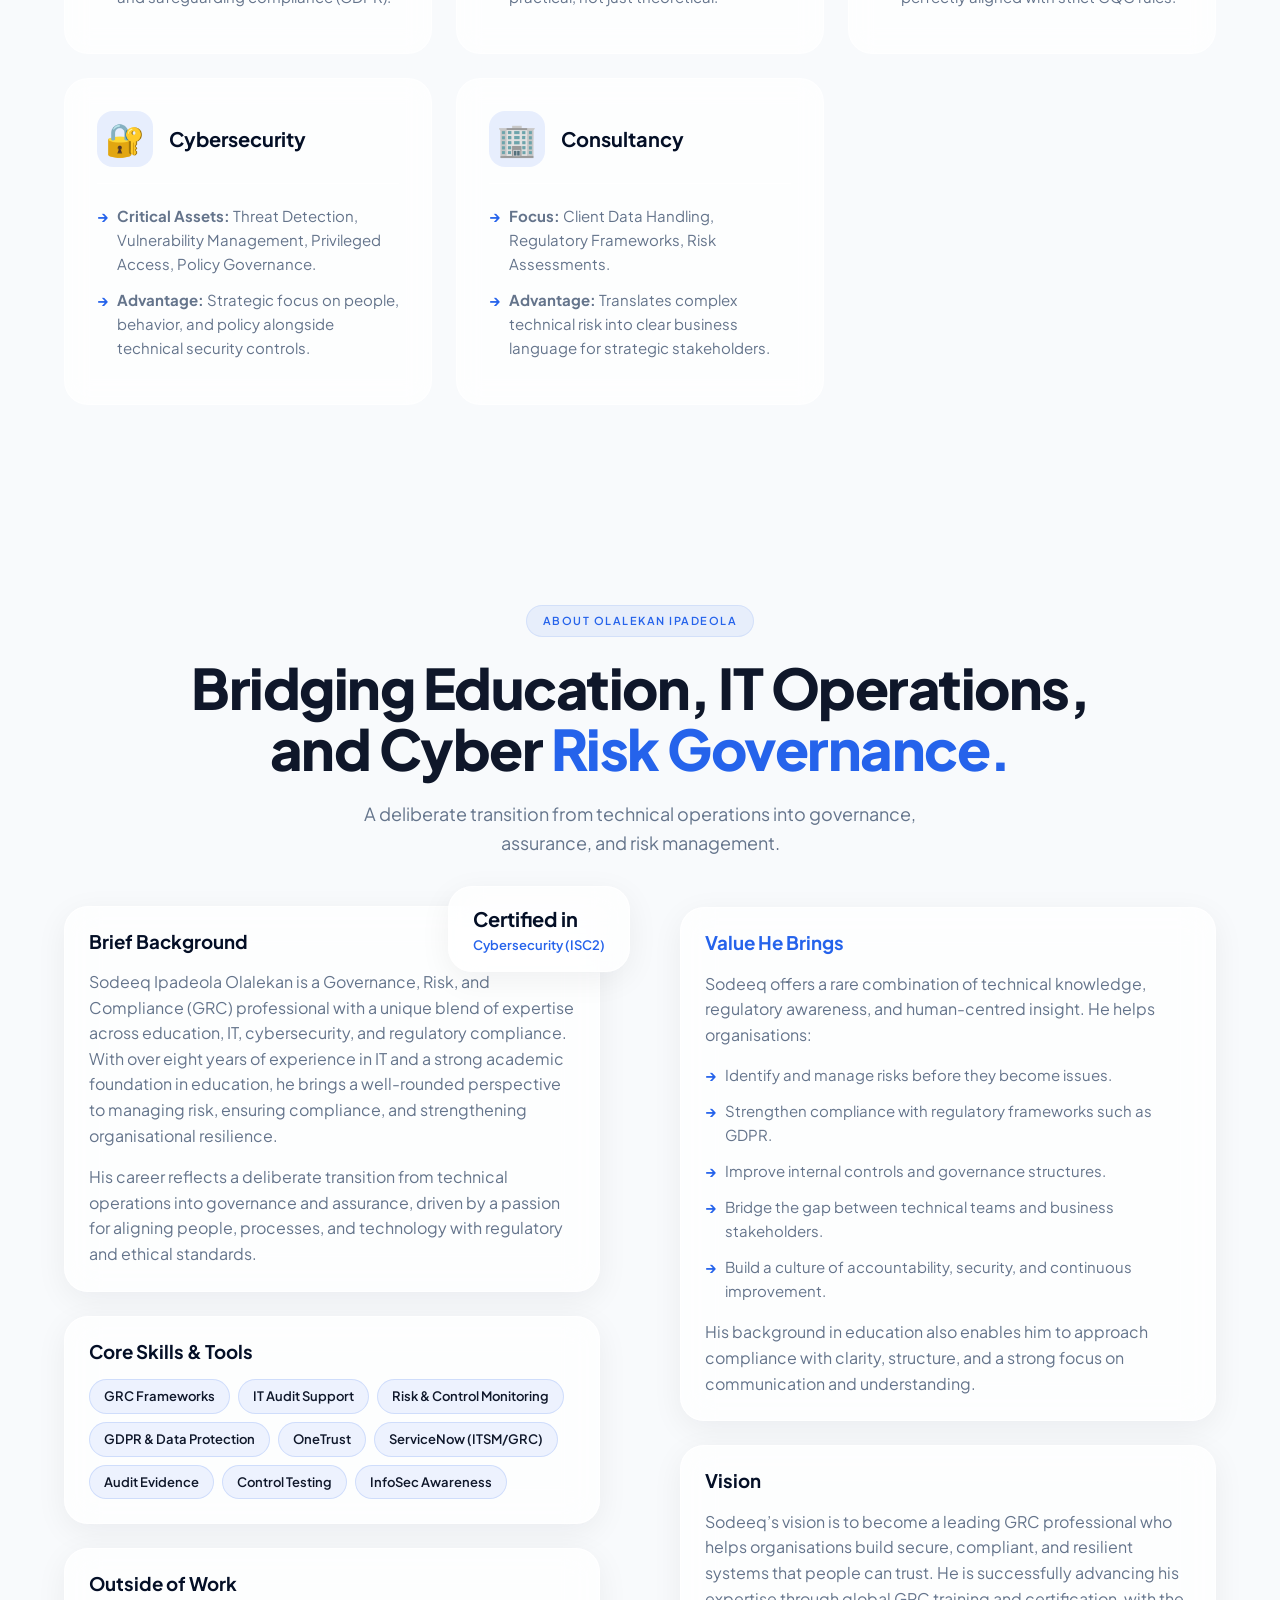
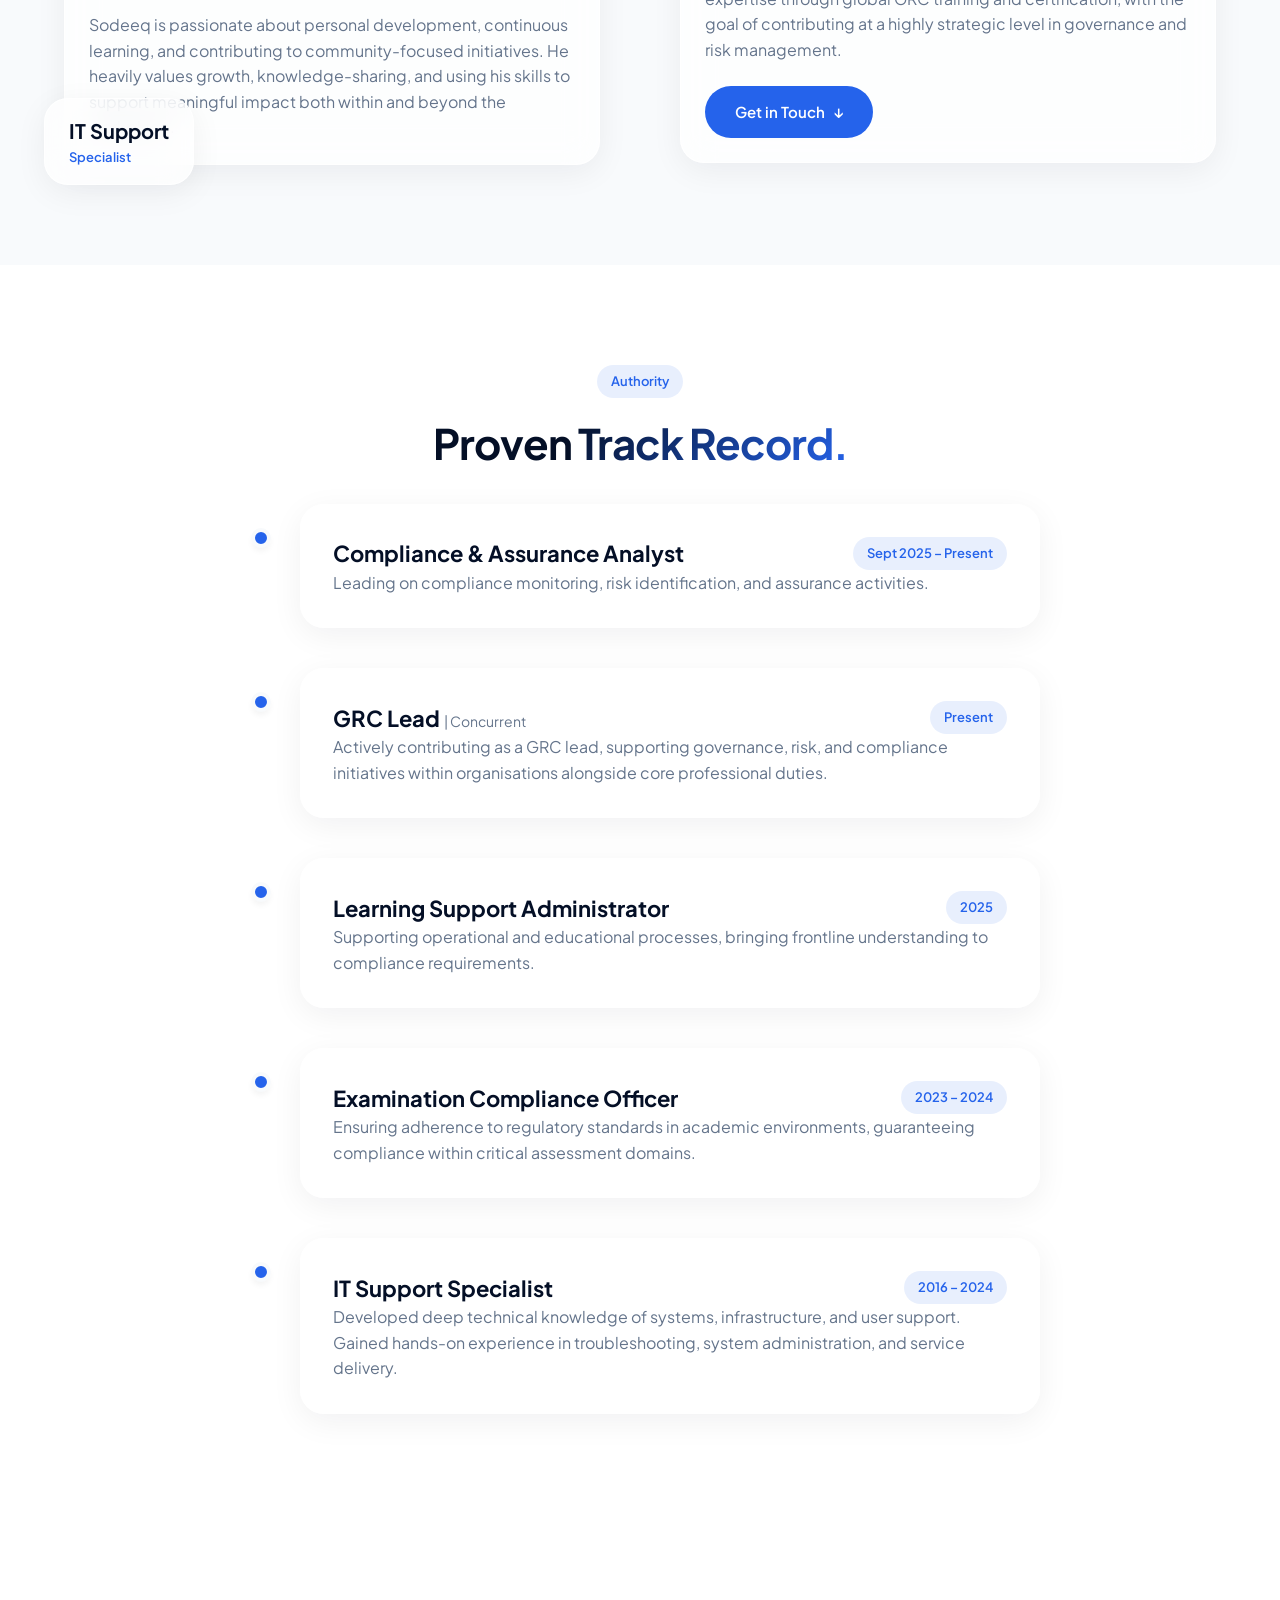
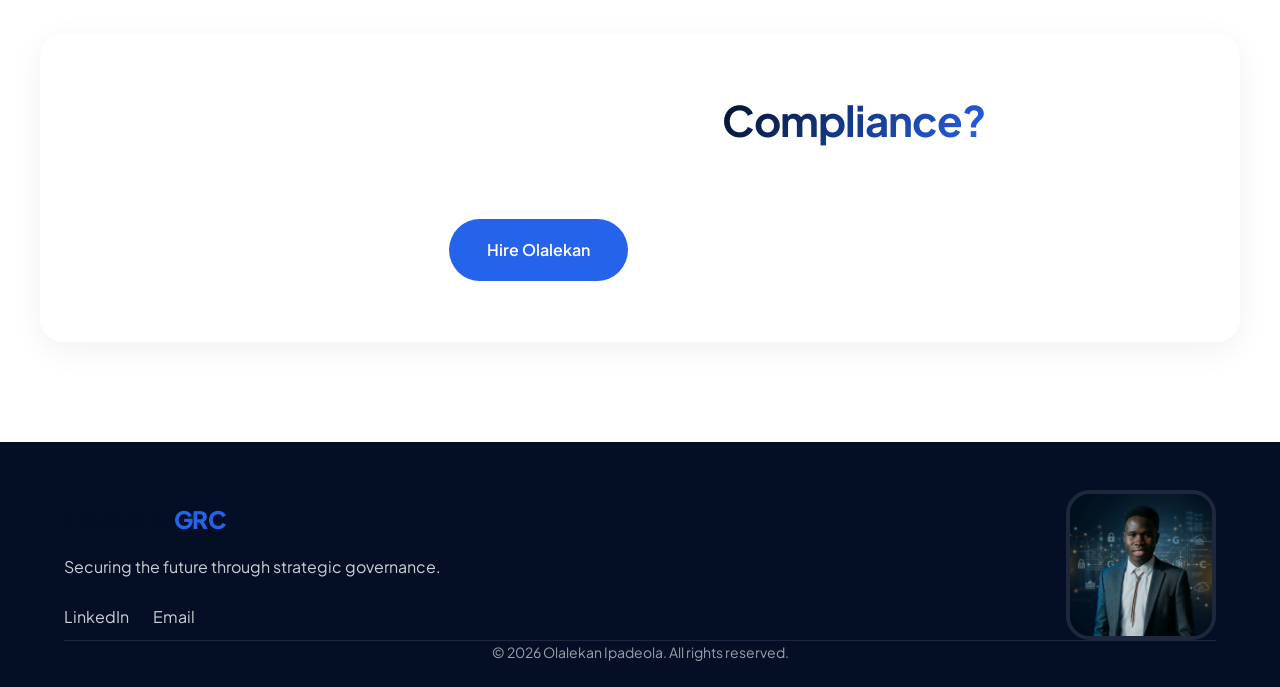
==== commit 54dee47f: "Full Portfolio Update: New pages, assets, and branding corrections" ====
--- a/index.html
+++ b/index.html
@@ -14,6 +14,23 @@
     <link rel="stylesheet" href="styles/global.css">
     <link rel="stylesheet" href="styles/components.css">
     <link rel="stylesheet" href="styles/sections.css">
+    <style>
+        .domains-grid {
+            display: grid;
+            grid-template-columns: repeat(3, 1fr);
+            gap: 24px;
+        }
+        @media (max-width: 992px) {
+            .domains-grid {
+                grid-template-columns: repeat(2, 1fr);
+            }
+        }
+        @media (max-width: 768px) {
+            .domains-grid {
+                grid-template-columns: 1fr;
+            }
+        }
+    </style>
 </head>
 <body>
     <!-- Navigation -->
@@ -21,12 +38,13 @@
         <div class="container nav-content">
             <a href="#" class="logo">Olalekan.<span>GRC</span></a>
             <ul class="nav-links">
-                <li><a href="#about">The Journey</a></li>
-                <li><a href="#expertise">Core Competencies</a></li>
-                <li><a href="#experience">Authority</a></li>
+                <li><a href="#about">About</a></li>
+                <li><a href="core-competencies.html">Core Competencies</a></li>
+                <li><a href="#projects">Projects</a></li>
+                <li><a href="#contact">Contact</a></li>
             </ul>
             <div class="nav-actions">
-                <a href="#contact" class="btn btn-primary">Partner with Olalekan</a>
+                <a href="about.html" class="btn btn-primary">Partner with Olalekan</a>
             </div>
             <button class="mobile-toggle" aria-label="Toggle menu">☰</button>
         </div>
@@ -39,25 +57,77 @@
             <div class="container hero-content">
                 <div class="hero-text fade-in-up">
                     <span class="badge">Compliance & Assurance Analyst</span>
-                    <h1 class="hero-title">Securing the Future through <span class="text-gradient">Governance, Risk, and Compliance.</span></h1>
-                    <p class="hero-subtitle">Blending 8+ years of IT and Education Consultancy into elite Cybersecurity Assurance.</p>
+                    <h1 class="hero-title">Safeguarding Systems through <span class="text-gradient">Strategic Governance.</span></h1>
+                    <p class="hero-subtitle">A rare blend of frontline Education experience, robust IT operations, and specialized Cybersecurity training—translating technical risk into actionable business compliance.</p>
                     <div class="hero-ctas">
-                        <a href="#contact" class="btn btn-primary btn-large">Partner with Olalekan <span class="arrow">→</span></a>
-                        <a href="#expertise" class="btn btn-secondary btn-large">View Expertise</a>
+                        <a href="about.html" class="btn btn-primary btn-large">Partner with Olalekan <span class="arrow">→</span></a>
+                        <a href="core-competencies.html" class="btn btn-secondary btn-large">View Expertise</a>
                     </div>
                 </div>
                 <!-- Hero Visuals -->
                 <div class="hero-visual fade-in-up delay-2">
+                    <div class="glass-card stat-float top-left">
+                        <strong>Certified in</strong><span>Cybersecurity (ISC2)</span>
+                    </div>
                     <div class="glass-card stat-float top-right">
-                        <strong>Global CRC</strong><span>In Progress</span>
+                        <strong>Global GRC</strong><span>In Progress</span>
                     </div>
                     <div class="hero-image-placeholder">
-                        <div class="image-inner">
-                            <span class="placeholder-text">Premium Headshot Here</span>
-                        </div>
+                        <img src="images/hero_profile_cyber.png" alt="Olalekan Professional Portrait" class="hero-image" style="width: 100%; height: 100%; object-fit: cover; border-radius: calc(var(--radius-lg) - 4px);">
                     </div>
                     <div class="glass-card stat-float bottom-left">
                         <strong>GRC</strong><span>Leader</span>
+                    </div>
+                    <div class="glass-card stat-float bottom-right">
+                        <strong>IT Support</strong><span>Specialist</span>
+                    </div>
+                </div>
+            </div>
+        </section>
+
+        <!-- Qualifications Section -->
+        <section id="qualifications" class="qualifications section bg-surface">
+            <div class="container text-center">
+                <span class="badge">Credentials</span>
+                <h2 class="section-title">Certifications & <span class="text-gradient">Academics.</span></h2>
+                <p class="section-subtitle text-muted">A solid foundation of specialized training and formal education.</p>
+                
+                <div class="qualifications-grid mt-12">
+                    <!-- Professional -->
+                    <div class="glass-card qualification-card fade-in-up">
+                        <div class="qualification-header">
+                            <span class="qualification-icon">🏆</span>
+                            <h3>Professional Certifications</h3>
+                        </div>
+                        <ul class="qualification-list mt-6">
+                            <li>
+                                <strong>Certified in Cybersecurity (ISC2)</strong>
+                            </li>
+                            <li>
+                                <strong>Google Cybersecurity Certificate</strong>
+                            </li>
+                            <li>
+                                <strong>Google IT Support Certificate</strong>
+                            </li>
+                        </ul>
+                    </div>
+                    
+                    <!-- Academic -->
+                    <div class="glass-card qualification-card fade-in-up delay-1">
+                        <div class="qualification-header">
+                            <span class="qualification-icon">🎓</span>
+                            <h3>Academic Qualifications</h3>
+                        </div>
+                        <ul class="qualification-list mt-6">
+                            <li>
+                                <strong>MA in Early Childhood Studies</strong>
+                                <span class="text-muted block text-sm mt-1">University of Greater Manchester, Bolton</span>
+                            </li>
+                            <li>
+                                <strong>BEd in Early Childhood Education</strong>
+                                <span class="text-muted block text-sm mt-1">University of Ibadan</span>
+                            </li>
+                        </ul>
                     </div>
                 </div>
             </div>
@@ -67,41 +137,115 @@
         <section class="ticker">
             <div class="ticker-track">
                 <!-- Ticker items will be duplicated by JS or CSS for infinite scroll -->
-                <div class="ticker-item">⭐ 8+ Years IT Experience</div>
-                <div class="ticker-item">🛡️ Compliance & Assurance</div>
-                <div class="ticker-item">🎓 Education Consultancy</div>
-                <div class="ticker-item">🌐 GRC Leader</div>
-                <div class="ticker-item">🔒 Cybersecurity Specialist</div>
-                <div class="ticker-item">⭐ 8+ Years IT Experience</div>
-                <div class="ticker-item">🛡️ Compliance & Assurance</div>
-                <div class="ticker-item">🎓 Education Consultancy</div>
-                <div class="ticker-item">🌐 GRC Leader</div>
-                <div class="ticker-item">🔒 Cybersecurity Specialist</div>
+                <div class="ticker-item">🎓 Education & EdTech</div>
+                <div class="ticker-item">🏛️ Councils & Public Sector</div>
+                <div class="ticker-item">🔒 Cybersecurity Governance</div>
+                <div class="ticker-item">🛡️ IT Risk & Controls</div>
+                <div class="ticker-item">📊 Compliance & Assurance</div>
+                <div class="ticker-item">🎓 Education & EdTech</div>
+                <div class="ticker-item">🏛️ Councils & Public Sector</div>
+                <div class="ticker-item">🔒 Cybersecurity Governance</div>
+                <div class="ticker-item">🛡️ IT Risk & Controls</div>
+                <div class="ticker-item">📊 Compliance & Assurance</div>
             </div>
         </section>
         
-        <!-- Core Competencies (Expertise) -->
+        <!-- The Value Chain -->
         <section id="expertise" class="expertise section">
             <div class="container text-center">
-                <span class="badge">Areas of Expertise</span>
-                <h2 class="section-title">Comprehensive <span class="text-gradient">Risk Management.</span></h2>
-                <p class="section-subtitle text-muted">Delivering high-end governance and compliance solutions bridging IT infrastructure and policy.</p>
+                <span class="badge">The Value Chain</span>
+                <h2 class="section-title">End-to-End <span class="text-gradient">Security & Compliance.</span></h2>
+                <p class="section-subtitle text-muted">A comprehensive approach to the GRC lifecycle, bridging high-level policies with frontline execution.</p>
                 
                 <div class="expertise-grid mt-12">
+                    <div class="glass-card service-card fade-in-up">
+                        <div class="service-icon">⚖️</div>
+                        <h3>Policy & Governance</h3>
+                        <p class="text-muted mt-4">Drafting and enforcing top-layer regulations (NIST, ISO 27001) and translating rigorous internal policies into actionable directives.</p>
+                    </div>
                     <div class="glass-card service-card fade-in-up delay-1">
-                        <div class="service-icon">🛡️</div>
-                        <h3>Governance, Risk & Compliance</h3>
-                        <p class="text-muted mt-4">Strategic risk management, policy enforcement, and establishing robust GRC frameworks tailored to organizational needs.</p>
+                        <div class="service-icon">🔍</div>
+                        <h3>Risk Identification</h3>
+                        <p class="text-muted mt-4">Leveraging cross-sector expertise to pinpoint hidden risks through rigorous audits and gap analyses that standard technical sweeps often miss.</p>
                     </div>
                     <div class="glass-card service-card fade-in-up delay-2">
-                        <div class="service-icon">📋</div>
-                        <h3>Compliance & Assurance</h3>
-                        <p class="text-muted mt-4">Auditing, monitoring, and ensuring complete operational integrity and adherence to global cybersecurity regulations.</p>
+                        <div class="service-icon">🧩</div>
+                        <h3>Control Design</h3>
+                        <p class="text-muted mt-4">Architecting seamless bridges between strict technical controls (IT/systems) and practical human controls (safeguarding/education).</p>
                     </div>
                     <div class="glass-card service-card fade-in-up delay-3">
-                        <div class="service-icon">💻</div>
-                        <h3>IT & Education Consultancy</h3>
-                        <p class="text-muted mt-4">Translating complex technical and security concepts into actionable strategies for staff training and IT alignment.</p>
+                        <div class="service-icon">📊</div>
+                        <h3>Monitoring & Assurance</h3>
+                        <p class="text-muted mt-4">Providing continuous compliance checks, precise incident reporting, and relentless assurance to verify policies work actively on the ground.</p>
+                    </div>
+                </div>
+            </div>
+        </section>
+
+        <!-- Critical Infrastructure Domains -->
+        <section id="domains" class="domains section bg-surface">
+            <div class="container">
+                <div class="text-center mb-12 fade-in-up">
+                    <span class="badge">Critical Infrastructure</span>
+                    <h2 class="section-title">Protecting What Matters <span class="text-gradient">Most.</span></h2>
+                    <p class="section-subtitle text-muted">Specialized expertise in securing high-stakes environments across multiple operational sectors.</p>
+                </div>
+                
+                <div class="domains-grid">
+                    <!-- Domain 1 -->
+                    <div class="domain-card glass fade-in-up">
+                        <div class="domain-header">
+                            <span class="domain-icon">🎓</span>
+                            <h3>Education</h3>
+                        </div>
+                        <ul class="domain-list text-muted mt-4">
+                            <li><strong>Critical Assets:</strong> Student Data (MIS), Safeguarding Records, Exam Systems, LMS/VLE platforms.</li>
+                            <li><strong>Advantage:</strong> Deeply understands the tension between teaching efficiency and safeguarding compliance (GDPR).</li>
+                        </ul>
+                    </div>
+                    <!-- Domain 2 -->
+                    <div class="domain-card glass fade-in-up delay-1">
+                        <div class="domain-header">
+                            <span class="domain-icon">💻</span>
+                            <h3>IT Operations</h3>
+                        </div>
+                        <ul class="domain-list text-muted mt-4">
+                            <li><strong>Critical Assets:</strong> Secure Networks, Cloud Infrastructure, IAM, Backup & Disaster Recovery (DR).</li>
+                            <li><strong>Advantage:</strong> 8+ years of "hands-on" operations ensures IT risk controls are practical, not just theoretical.</li>
+                        </ul>
+                    </div>
+                    <!-- Domain 3 -->
+                    <div class="domain-card glass fade-in-up delay-2">
+                        <div class="domain-header">
+                            <span class="domain-icon">🤝</span>
+                            <h3>Support & Care</h3>
+                        </div>
+                        <ul class="domain-list text-muted mt-4">
+                            <li><strong>Critical Assets:</strong> Digital Care Records, Incident Reporting, Service User PII Protective Controls.</li>
+                            <li><strong>Advantage:</strong> Frontline background ensures real-world risk assessments perfectly aligned with strict CQC rules.</li>
+                        </ul>
+                    </div>
+                    <!-- Domain 4 -->
+                    <div class="domain-card glass fade-in-up delay-3">
+                        <div class="domain-header">
+                            <span class="domain-icon">🔐</span>
+                            <h3>Cybersecurity</h3>
+                        </div>
+                        <ul class="domain-list text-muted mt-4">
+                            <li><strong>Critical Assets:</strong> Threat Detection, Vulnerability Management, Privileged Access, Policy Governance.</li>
+                            <li><strong>Advantage:</strong> Strategic focus on people, behavior, and policy alongside technical security controls.</li>
+                        </ul>
+                    </div>
+                    <!-- Domain 5 -->
+                    <div class="domain-card glass fade-in-up delay-4">
+                        <div class="domain-header">
+                            <span class="domain-icon">🏢</span>
+                            <h3>Consultancy</h3>
+                        </div>
+                        <ul class="domain-list text-muted mt-4">
+                            <li><strong>Focus:</strong> Client Data Handling, Regulatory Frameworks, Risk Assessments.</li>
+                            <li><strong>Advantage:</strong> Translates complex technical risk into clear business language for strategic stakeholders.</li>
+                        </ul>
                     </div>
                 </div>
             </div>
@@ -109,21 +253,73 @@
 
         <!-- The Journey (About) -->
         <section id="about" class="about section bg-surface">
-            <div class="container about-content">
-                <div class="about-visual fade-in-up">
-                    <div class="glass-card feature-image-card">
-                        <div class="circle-graph">
-                            <span class="text-gradient font-bold text-4xl">8+</span>
-                            <small class="text-muted font-bold">Years IT Exp.</small>
-                        </div>
-                    </div>
-                </div>
-                <div class="about-text fade-in-up delay-2">
-                    <span class="badge">The Journey</span>
-                    <h2 class="section-title mb-6">Unique perspective.<br>Unmatched <span class="text-gradient">Assurance.</span></h2>
-                    <p class="mb-4 text-muted">Most cybersecurity professionals come from a strictly technical background. My journey began in <strong>Education and Early Childhood Studies</strong>, pivoting into an 8+ year career in Information Technology.</p>
-                    <p class="text-muted">This distinct blend means I don't just secure systems—I <strong>educate teams, simplify complex compliance protocols, and consult with empathy</strong>. As a Compliance and Assurance Analyst and a volunteer GRC Leader, I am actively building a safer digital environment through rigorous Global CRC training.</p>
-                    <a href="#contact" class="btn btn-primary mt-8">Download Full Resume <span class="arrow">↓</span></a>
+            <div class="container">
+                <div class="text-center mb-12 fade-in-up">
+                    <span class="badge" style="text-transform: uppercase; letter-spacing: 1.5px; font-size: 11px; padding: 6px 16px; background: rgba(37, 99, 235, 0.08); border: 1px solid rgba(37, 99, 235, 0.1);">ABOUT OLALEKAN IPADEOLA</span>
+                    <h2 class="section-title" style="font-size: clamp(32px, 5vw, 56px); line-height: 1.1; max-width: 1000px; margin: 0 auto 20px; font-weight: 800; color: #0f172a; letter-spacing: -1.5px;">
+                        Bridging Education, IT Operations, <br class="d-none-mobile">and Cyber <span class="text-primary">Risk Governance.</span>
+                    </h2>
+                    <p class="section-subtitle text-muted">A deliberate transition from technical operations into governance, assurance, and risk management.</p>
+                </div>
+                
+                <div class="about-content">
+                    <!-- Left Column -->
+                    <div class="about-visual fade-in-up" style="position: relative;">
+                        <!-- Animated Badges Added for About Visual Impact -->
+                        <div class="glass-card stat-float top-right d-none-mobile" style="top: -20px; right: -30px; z-index: 5;">
+                            <strong>Certified in</strong><span>Cybersecurity (ISC2)</span>
+                        </div>
+                        <div class="glass-card stat-float bottom-left d-none-mobile" style="bottom: -20px; left: -20px; z-index: 5;">
+                            <strong>IT Support</strong><span>Specialist</span>
+                        </div>
+                        <div class="glass-card p-8 radius-lg mb-6">
+                            <h3 class="mb-4">Brief Background</h3>
+                            <p class="text-muted mb-4">Sodeeq Ipadeola Olalekan is a Governance, Risk, and Compliance (GRC) professional with a unique blend of expertise across education, IT, cybersecurity, and regulatory compliance. With over eight years of experience in IT and a strong academic foundation in education, he brings a well-rounded perspective to managing risk, ensuring compliance, and strengthening organisational resilience.</p>
+                            <p class="text-muted">His career reflects a deliberate transition from technical operations into governance and assurance, driven by a passion for aligning people, processes, and technology with regulatory and ethical standards.</p>
+                        </div>
+                        
+                        <div class="glass-card p-8 radius-lg mb-6">
+                            <h3 class="mb-4">Core Skills & Tools</h3>
+                            <div class="flex flex-wrap gap-2">
+                                <span class="pill">GRC Frameworks</span>
+                                <span class="pill">IT Audit Support</span>
+                                <span class="pill">Risk & Control Monitoring</span>
+                                <span class="pill">GDPR & Data Protection</span>
+                                <span class="pill">OneTrust</span>
+                                <span class="pill">ServiceNow (ITSM/GRC)</span>
+                                <span class="pill">Audit Evidence</span>
+                                <span class="pill">Control Testing</span>
+                                <span class="pill">InfoSec Awareness</span>
+                            </div>
+                        </div>
+
+                        <div class="glass-card p-8 radius-lg">
+                            <h3 class="mb-4">Outside of Work</h3>
+                            <p class="text-muted">Sodeeq is passionate about personal development, continuous learning, and contributing to community-focused initiatives. He heavily values growth, knowledge-sharing, and using his skills to support meaningful impact both within and beyond the workplace.</p>
+                        </div>
+                    </div>
+                    
+                    <!-- Right Column -->
+                    <div class="about-text fade-in-up delay-2">
+                        <div class="glass-card p-8 radius-lg mb-6 border-primary">
+                            <h3 class="mb-4 text-primary">Value He Brings</h3>
+                            <p class="text-muted mb-4">Sodeeq offers a rare combination of technical knowledge, regulatory awareness, and human-centred insight. He helps organisations:</p>
+                            <ul class="domain-list text-muted mb-4">
+                                <li>Identify and manage risks before they become issues.</li>
+                                <li>Strengthen compliance with regulatory frameworks such as GDPR.</li>
+                                <li>Improve internal controls and governance structures.</li>
+                                <li>Bridge the gap between technical teams and business stakeholders.</li>
+                                <li>Build a culture of accountability, security, and continuous improvement.</li>
+                            </ul>
+                            <p class="text-muted">His background in education also enables him to approach compliance with clarity, structure, and a strong focus on communication and understanding.</p>
+                        </div>
+
+                        <div class="glass-card p-8 radius-lg">
+                            <h3 class="mb-4">Vision</h3>
+                            <p class="text-muted mb-6">Sodeeq’s vision is to become a leading GRC professional who helps organisations build secure, compliant, and resilient systems that people can trust. He is successfully advancing his expertise through global GRC training and certification, with the goal of contributing at a highly strategic level in governance and risk management.</p>
+                            <a href="contact.html" class="btn btn-primary">Get in Touch <span class="arrow">↓</span></a>
+                        </div>
+                    </div>
                 </div>
             </div>
         </section>
@@ -135,25 +331,63 @@
                 <h2 class="section-title mb-12">Proven <span class="text-gradient">Track Record.</span></h2>
                 
                 <div class="timeline">
+                    <!-- Role 1 -->
                     <div class="timeline-item fade-in-up">
                         <div class="timeline-dot"></div>
                         <div class="timeline-content glass-card">
-                            <h3>Compliance & Assurance Analyst</h3>
-                            <p class="text-muted mt-2">Delivering sophisticated cybersecurity assurance, auditing critical systems, and strict enforcement of global compliance protocols.</p>
-                        </div>
-                    </div>
+                            <div class="flex justify-between items-center flex-wrap gap-2 mb-2">
+                                <h3>Compliance & Assurance Analyst</h3>
+                                <span class="badge mb-0">Sept 2025 – Present</span>
+                            </div>
+                            <p class="text-muted mt-2">Leading on compliance monitoring, risk identification, and assurance activities.</p>
+                        </div>
+                    </div>
+
+                    <!-- Role 2 -->
                     <div class="timeline-item fade-in-up delay-1">
                         <div class="timeline-dot"></div>
                         <div class="timeline-content glass-card">
-                            <h3>GRC Leader (Volunteer)</h3>
-                            <p class="text-muted mt-2">Architecting robust risk management frameworks, spearheading governance policies, and fostering a culture of cybersecurity awareness.</p>
-                        </div>
-                    </div>
+                            <div class="flex justify-between items-center flex-wrap gap-2 mb-2">
+                                <h3>GRC Lead <span class="text-sm font-normal text-muted">| Concurrent</span></h3>
+                                <span class="badge mb-0">Present</span>
+                            </div>
+                            <p class="text-muted mt-2">Actively contributing as a GRC lead, supporting governance, risk, and compliance initiatives within organisations alongside core professional duties.</p>
+                        </div>
+                    </div>
+
+                    <!-- Role 3 -->
                     <div class="timeline-item fade-in-up delay-2">
                         <div class="timeline-dot"></div>
                         <div class="timeline-content glass-card">
-                            <h3>IT & Education Consultancy (8+ Years)</h3>
-                            <p class="text-muted mt-2">Directing cross-functional training, simplifying complex security concepts, and driving seamless IT adoption across complex environments.</p>
+                            <div class="flex justify-between items-center flex-wrap gap-2 mb-2">
+                                <h3>Learning Support Administrator</h3>
+                                <span class="badge mb-0">2025</span>
+                            </div>
+                            <p class="text-muted mt-2">Supporting operational and educational processes, bringing frontline understanding to compliance requirements.</p>
+                        </div>
+                    </div>
+
+                    <!-- Role 4 -->
+                    <div class="timeline-item fade-in-up delay-3">
+                        <div class="timeline-dot"></div>
+                        <div class="timeline-content glass-card">
+                            <div class="flex justify-between items-center flex-wrap gap-2 mb-2">
+                                <h3>Examination Compliance Officer</h3>
+                                <span class="badge mb-0">2023 – 2024</span>
+                            </div>
+                            <p class="text-muted mt-2">Ensuring adherence to regulatory standards in academic environments, guaranteeing compliance within critical assessment domains.</p>
+                        </div>
+                    </div>
+
+                    <!-- Role 5 -->
+                    <div class="timeline-item fade-in-up delay-3">
+                        <div class="timeline-dot"></div>
+                        <div class="timeline-content glass-card">
+                            <div class="flex justify-between items-center flex-wrap gap-2 mb-2">
+                                <h3>IT Support Specialist</h3>
+                                <span class="badge mb-0">2016 – 2024</span>
+                            </div>
+                            <p class="text-muted mt-2">Developed deep technical knowledge of systems, infrastructure, and user support. Gained hands-on experience in troubleshooting, system administration, and service delivery.</p>
                         </div>
                     </div>
                 </div>
@@ -168,8 +402,8 @@
                     <p class="text-light opacity-80 mb-8 text-white">Whether you're recruiting top talent, seeking bespoke consultancy, or inviting a speaker.</p>
                 </div>
                 <div class="contact-actions">
-                    <a href="mailto:olalekan.o@example.com" class="btn btn-primary btn-large">Hire Olalekan</a>
-                    <a href="#" class="btn btn-secondary btn-large" style="border-color: rgba(255,255,255,0.3); color: white;">Book for Event</a>
+                    <a href="contact.html" class="btn btn-primary btn-large">Hire Olalekan</a>
+                    <a href="contact.html" class="btn btn-secondary btn-large" style="border-color: rgba(255,255,255,0.3); color: white;">Book for Event</a>
                 </div>
             </div>
         </section>
@@ -179,9 +413,18 @@
     <!-- Footer -->
     <footer class="footer bg-secondary text-white pt-12 pb-6">
         <div class="container">
-            <div class="footer-content text-center mb-8">
-                <a href="#" class="logo text-white">Olalekan.<span>GRC</span></a>
-                <p class="opacity-80 mt-4 text-white">Securing the future through strategic governance.</p>
+            <div class="footer-content" style="display: flex; justify-content: space-between; align-items: center; gap: 40px; flex-wrap: wrap;">
+                <div class="footer-text" style="flex: 1; min-width: 250px; text-align: left;">
+                    <a href="index.html" class="logo text-white">Olalekan.<span>GRC</span></a>
+                    <p class="opacity-80 mt-4 text-white">Securing the future through strategic governance.</p>
+                    <div class="footer-socials mt-6" style="display: flex; gap: 24px;">
+                        <a href="https://www.linkedin.com/in/sodeeq-ipadeola-olalekan-7188332a0/" target="_blank" rel="noopener noreferrer" class="text-white opacity-80 hover:opacity-100" style="transition: opacity 0.2s ease;">LinkedIn</a>
+                        <a href="mailto:olalekansodeeq083@gmail.com" class="text-white opacity-80 hover:opacity-100" style="transition: opacity 0.2s ease;">Email</a>
+                    </div>
+                </div>
+                <div class="footer-headshot">
+                    <img src="images/hero_profile_cyber.png" alt="Olalekan Portrait" style="width: 150px; height: 150px; border-radius: var(--radius-lg); object-fit: cover; border: 4px solid rgba(255,255,255,0.1); box-shadow: var(--shadow-xl); display: block;">
+                </div>
             </div>
             <div class="footer-bottom text-center border-t border-glass pt-6">
                 <p class="opacity-60 text-sm text-white">© 2026 Olalekan Ipadeola. All rights reserved.</p>
--- a/styles/global.css
+++ b/styles/global.css
@@ -67,6 +67,18 @@
 .bg-secondary { background-color: var(--secondary); }
 .opacity-80 { opacity: 0.8; }
 .opacity-60 { opacity: 0.6; }
+.p-8 { padding: 32px; }
+.radius-lg { border-radius: var(--radius-lg); }
+.border-primary { border-top: 4px solid var(--primary); }
+.text-primary { color: var(--primary) !important; }
+.flex { display: flex; }
+.justify-between { justify-content: space-between; }
+.items-center { align-items: center; }
+.mb-0 { margin-bottom: 0 !important; }
+.font-normal { font-weight: 400; }
+.flex-wrap { flex-wrap: wrap; }
+.gap-2 { gap: 8px; }
+.pill { display: inline-block; padding: 6px 14px; background: rgba(37,99,235,0.08); color: var(--text-main); border-radius: var(--radius-pill); font-size: 13px; font-weight: 600; border: 1px solid rgba(37,99,235,0.15); }
 .mt-4 { margin-top: 16px; }
 .mt-6 { margin-top: 24px; }
 .mt-8 { margin-top: 32px; }
--- a/styles/components.css
+++ b/styles/components.css
@@ -95,3 +95,70 @@
 .delay-1 { transition-delay: 0.1s; }
 .delay-2 { transition-delay: 0.2s; }
 .delay-3 { transition-delay: 0.3s; }
+
+/* Resume Modal */
+.modal {
+    display: none;
+    position: fixed;
+    z-index: 1000;
+    left: 0;
+    top: 0;
+    width: 100%;
+    height: 100%;
+    background-color: rgba(15, 23, 42, 0.9);
+    backdrop-filter: blur(8px);
+    -webkit-backdrop-filter: blur(8px);
+    padding: 20px;
+}
+
+.modal.active {
+    display: flex;
+    justify-content: center;
+    align-items: center;
+}
+
+.modal-content {
+    background: #fff;
+    width: 100%;
+    max-width: 1000px;
+    height: 90vh;
+    border-radius: var(--radius-lg);
+    position: relative;
+    box-shadow: 0 25px 50px -12px rgba(0, 0, 0, 0.5);
+    overflow: hidden;
+}
+
+.modal-close {
+    position: absolute;
+    top: 20px;
+    right: 20px;
+    width: 40px;
+    height: 40px;
+    background: #fff;
+    border-radius: 50%;
+    display: flex;
+    align-items: center;
+    justify-content: center;
+    font-size: 24px;
+    cursor: pointer;
+    box-shadow: 0 4px 12px rgba(0,0,0,0.1);
+    z-index: 10;
+    transition: var(--transition);
+    color: var(--secondary);
+    border: none;
+}
+
+.modal-close:hover {
+    background: var(--primary);
+    color: #fff;
+    transform: rotate(90deg);
+}
+
+.resume-viewer {
+    width: 100%;
+    height: 100%;
+    border: none;
+}
+
+
+
--- a/styles/sections.css
+++ b/styles/sections.css
@@ -150,6 +150,18 @@
     animation-delay: 2s;
 }
 
+.top-left {
+    top: 30px;
+    left: -20px;
+    animation-delay: 1s;
+}
+
+.bottom-right {
+    bottom: 40px;
+    right: -20px;
+    animation-delay: 3s;
+}
+
 @keyframes float {
     0% { transform: translateY(0px); }
     50% { transform: translateY(-15px); }
@@ -187,8 +199,8 @@
 /* Expertise Section */
 .expertise-grid {
     display: grid;
-    grid-template-columns: repeat(3, 1fr);
-    gap: 32px;
+    grid-template-columns: repeat(4, 1fr);
+    gap: 24px;
 }
 
 .service-card {
@@ -261,6 +273,118 @@
 .contact-actions {
     display: flex;
     gap: 16px;
+}
+
+/* Domains Section */
+.domains-grid {
+    display: grid;
+    grid-template-columns: repeat(2, 1fr);
+    gap: 24px;
+}
+
+.domain-card {
+    padding: 32px;
+    border-radius: var(--radius-lg);
+    transition: var(--transition);
+}
+
+.domain-card:hover {
+    transform: translateY(-4px);
+    box-shadow: var(--shadow-md);
+    border-color: var(--primary);
+}
+
+.domain-header {
+    display: flex;
+    align-items: center;
+    gap: 16px;
+    margin-bottom: 20px;
+    padding-bottom: 16px;
+    border-bottom: 1px solid var(--glass-border);
+}
+
+.domain-icon {
+    font-size: 32px;
+    background: rgba(37, 99, 235, 0.1);
+    width: 56px;
+    height: 56px;
+    display: flex;
+    align-items: center;
+    justify-content: center;
+    border-radius: var(--radius-md);
+}
+
+.domain-header h3 {
+    font-size: 20px;
+}
+
+.domain-list li {
+    margin-bottom: 12px;
+    font-size: 15px;
+    position: relative;
+    padding-left: 20px;
+    color: var(--text-muted);
+}
+
+.domain-list li::before {
+    content: '→';
+    position: absolute;
+    left: 0;
+    color: var(--primary);
+    font-weight: bold;
+}
+
+/* Qualifications Section */
+.qualifications-grid {
+    display: grid;
+    grid-template-columns: repeat(2, 1fr);
+    gap: 32px;
+}
+
+.qualification-card {
+    padding: 40px;
+}
+
+.qualification-header {
+    display: flex;
+    flex-direction: column;
+    align-items: center;
+    gap: 16px;
+    margin-bottom: 12px;
+    padding-bottom: 24px;
+    border-bottom: 1px solid var(--glass-border);
+}
+
+.qualification-icon {
+    font-size: 40px;
+}
+
+.qualification-header h3 {
+    font-size: 24px;
+}
+
+.qualification-list {
+    display: flex;
+    flex-direction: column;
+    gap: 16px;
+    text-align: left;
+}
+
+.qualification-list li {
+    background: rgba(37, 99, 235, 0.03);
+    padding: 16px 20px;
+    border-radius: var(--radius-sm);
+    border-left: 4px solid var(--primary);
+    transition: var(--transition);
+}
+
+.qualification-list li:hover {
+    transform: translateX(4px);
+    background: rgba(37, 99, 235, 0.08);
+}
+
+.qualification-list .block {
+    display: block;
 }
 
 /* Responsive */
@@ -271,6 +395,12 @@
         gap: 40px;
     }
     .expertise-grid {
+        grid-template-columns: repeat(2, 1fr);
+    }
+    .qualifications-grid {
+        grid-template-columns: 1fr;
+    }
+    .domains-grid {
         grid-template-columns: 1fr;
     }
     .hero-subtitle {
@@ -291,6 +421,9 @@
 }
 @media (max-width: 768px) {
     .section-title { font-size: 32px; }
+    .expertise-grid {
+        grid-template-columns: 1fr;
+    }
 }
 
 /* Timeline (Experience) */
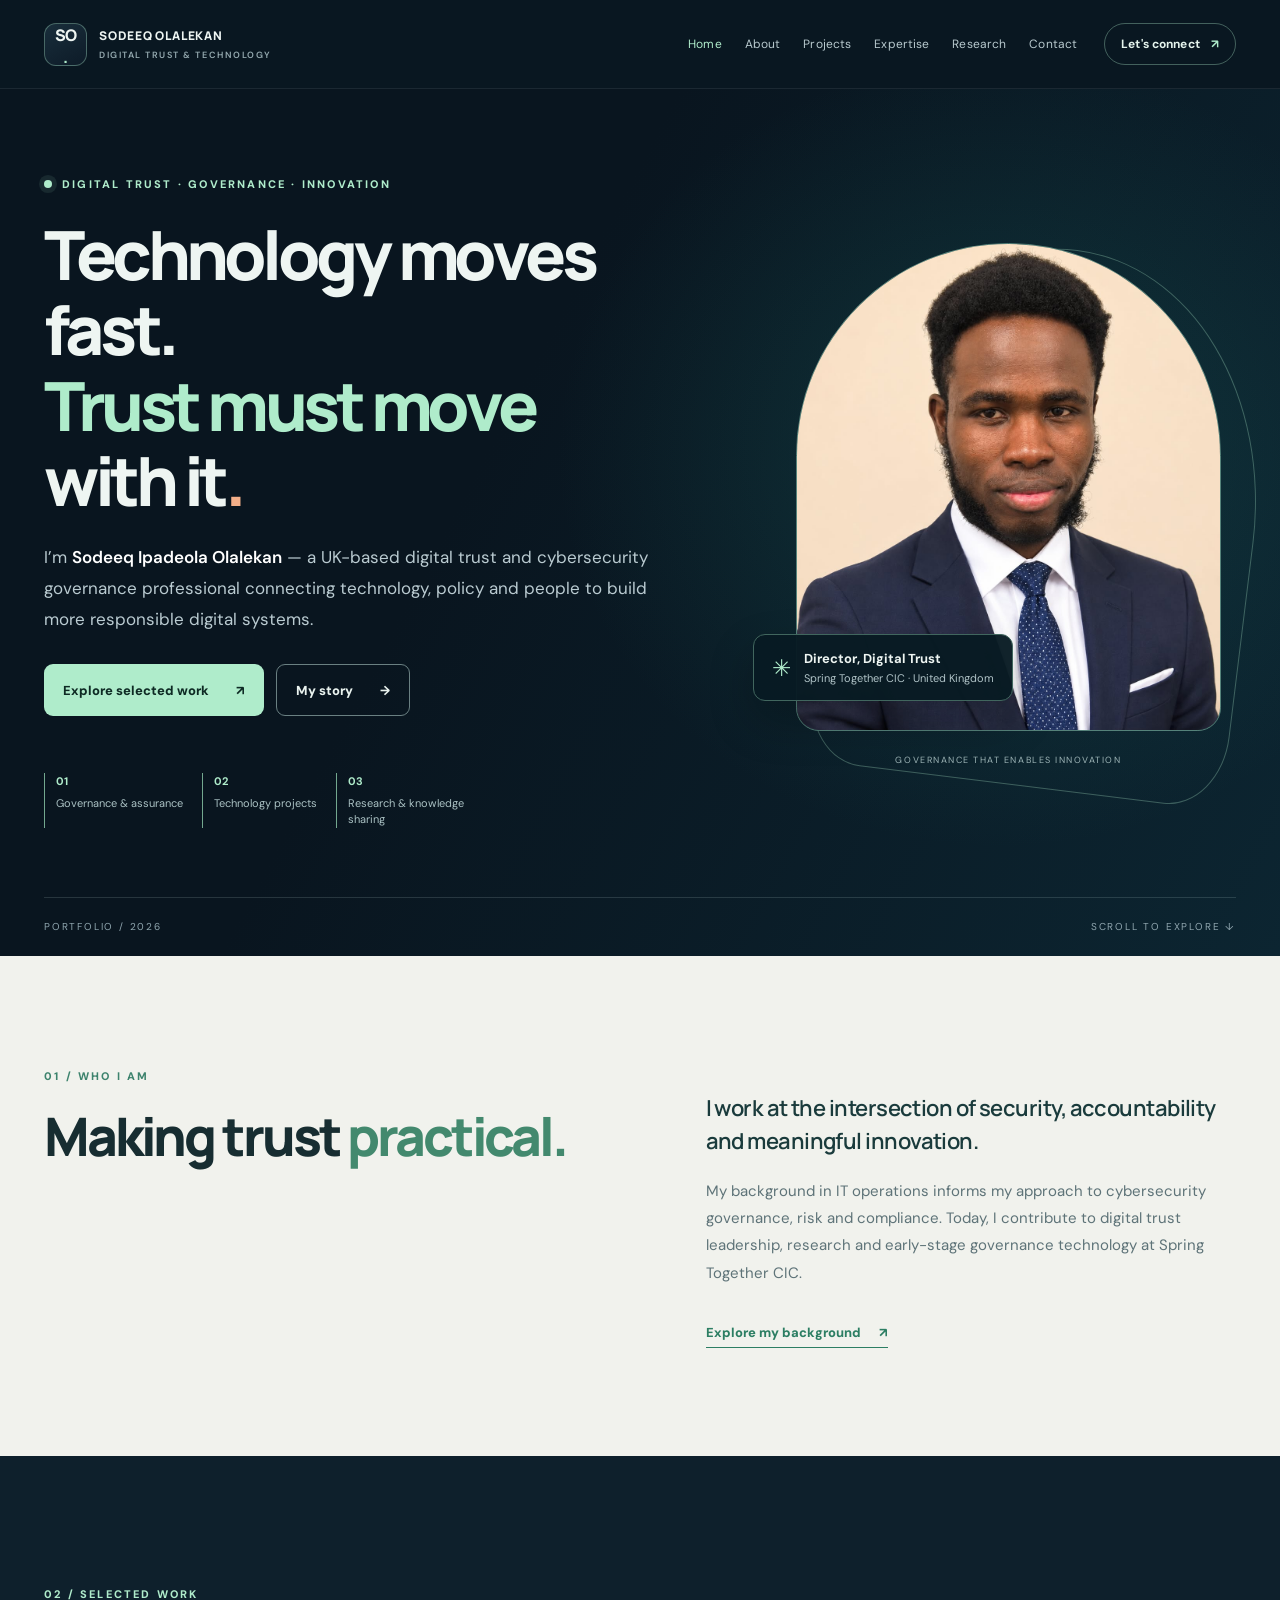
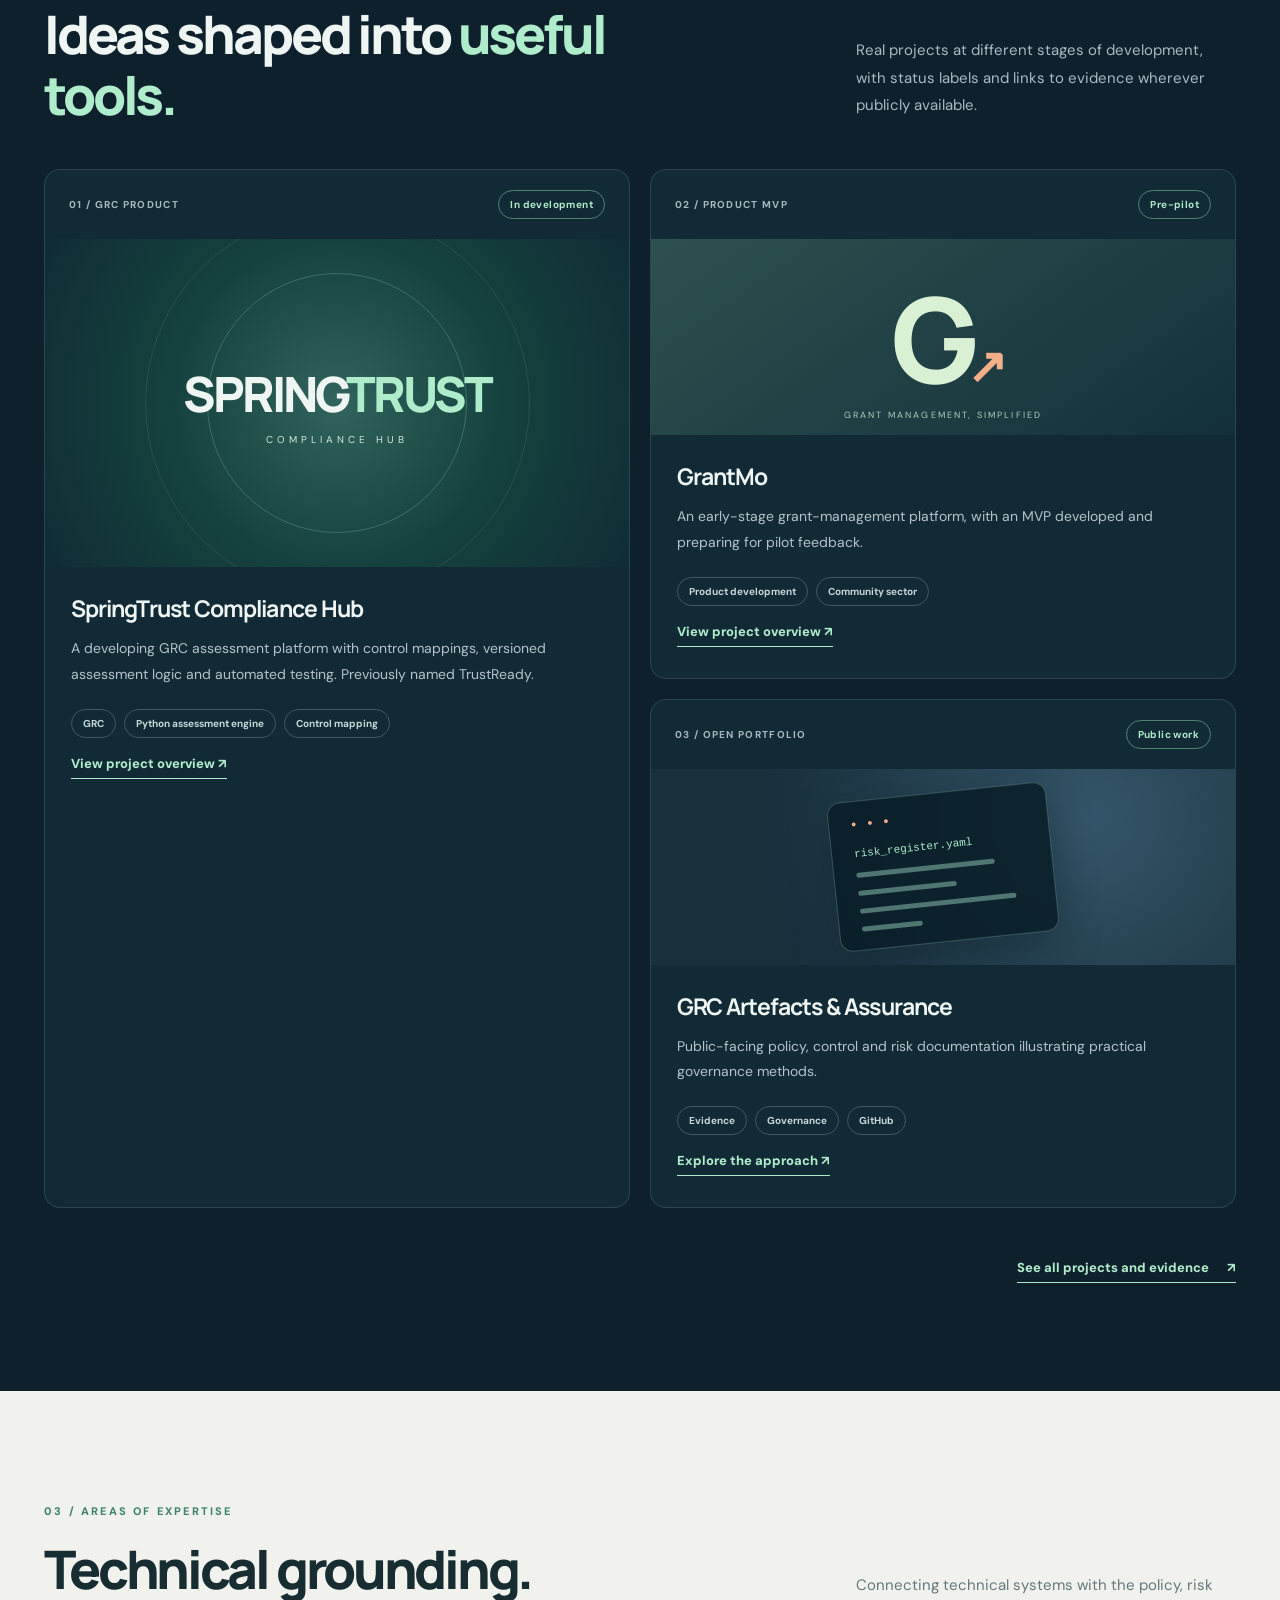
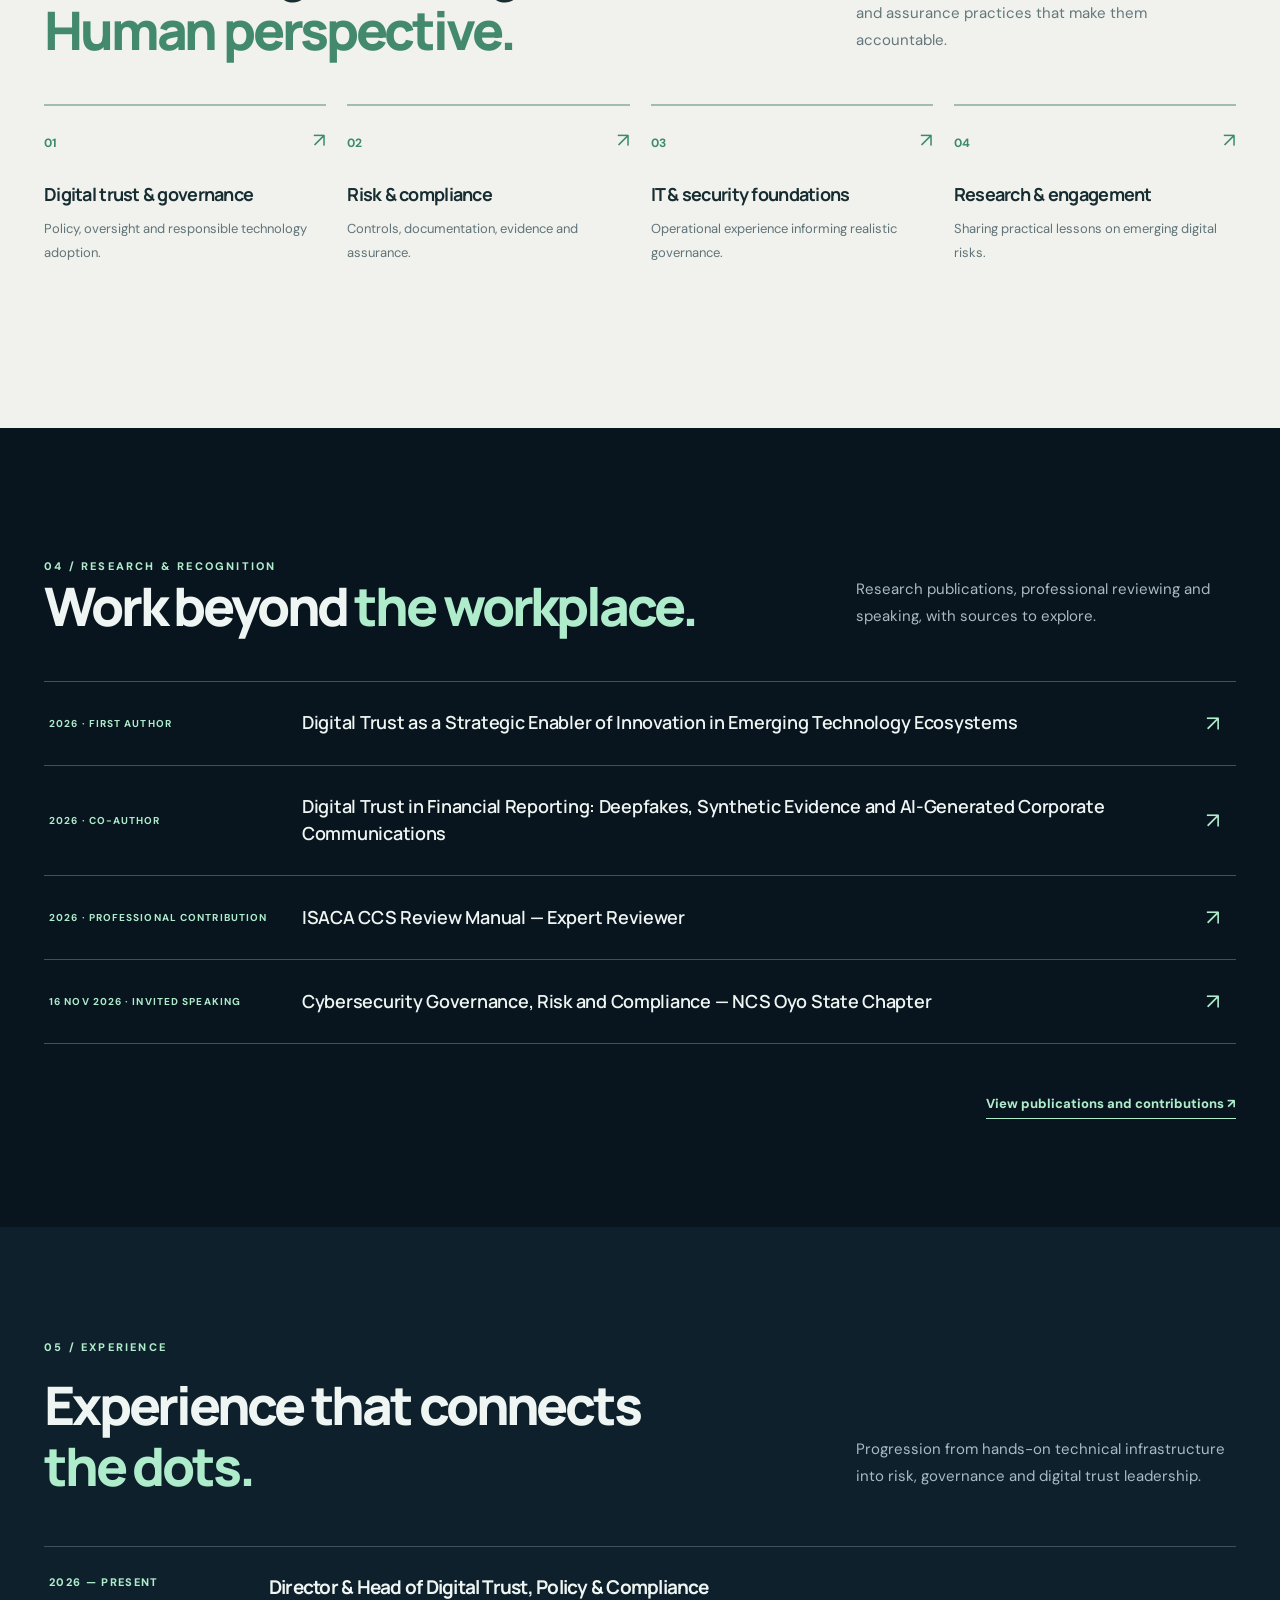
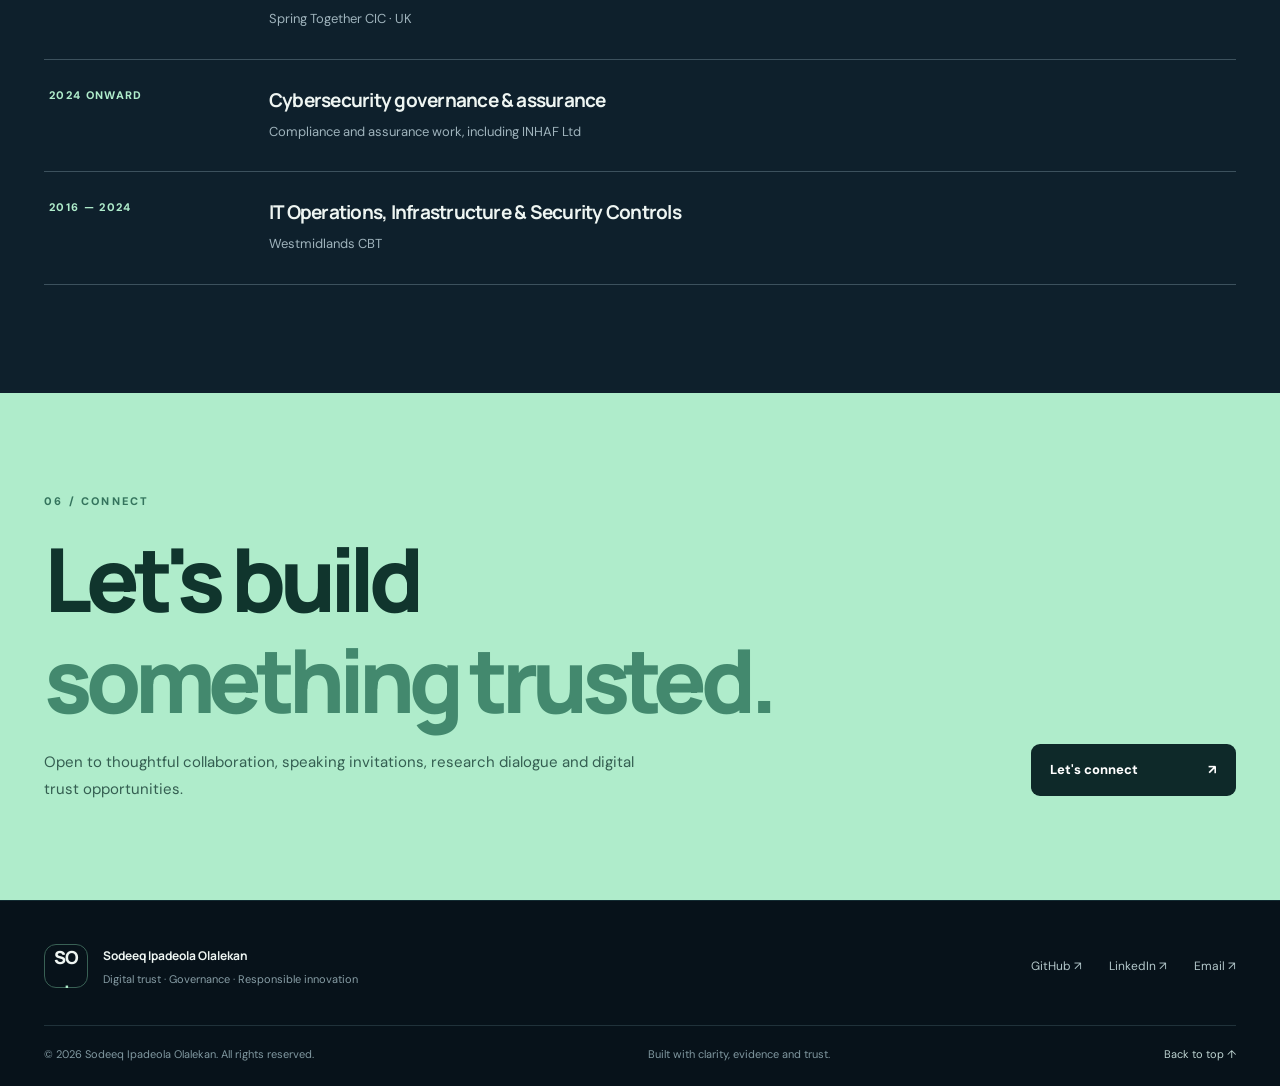
==== commit d6a6a7a5: "Complete premium portfolio redesign Redesigned portfolio with premium navy and mint-green theme, upd" ====
--- a/index.html
+++ b/index.html
@@ -1,436 +1,12 @@
-<!DOCTYPE html>
-<html lang="en">
-<head>
-    <meta charset="UTF-8">
-    <meta name="viewport" content="width=device-width, initial-scale=1.0">
-    <title>Olalekan Ipadeola | GRC & Cybersecurity Authority</title>
-    <meta name="description" content="Portfolio of Olalekan Ipadeola - Governance, Risk, and Compliance Specialist, Compliance & Assurance Analyst.">
-    <!-- Google Fonts -->
-    <link rel="preconnect" href="https://fonts.googleapis.com">
-    <link rel="preconnect" href="https://fonts.gstatic.com" crossorigin>
-    <link href="https://fonts.googleapis.com/css2?family=Plus+Jakarta+Sans:wght@400;500;600;700;800&display=swap" rel="stylesheet">
-    <!-- Custom Styles -->
-    <link rel="stylesheet" href="styles/variables.css">
-    <link rel="stylesheet" href="styles/global.css">
-    <link rel="stylesheet" href="styles/components.css">
-    <link rel="stylesheet" href="styles/sections.css">
-    <style>
-        .domains-grid {
-            display: grid;
-            grid-template-columns: repeat(3, 1fr);
-            gap: 24px;
-        }
-        @media (max-width: 992px) {
-            .domains-grid {
-                grid-template-columns: repeat(2, 1fr);
-            }
-        }
-        @media (max-width: 768px) {
-            .domains-grid {
-                grid-template-columns: 1fr;
-            }
-        }
-    </style>
-</head>
-<body>
-    <!-- Navigation -->
-    <nav class="navbar glass">
-        <div class="container nav-content">
-            <a href="#" class="logo">Olalekan.<span>GRC</span></a>
-            <ul class="nav-links">
-                <li><a href="#about">About</a></li>
-                <li><a href="core-competencies.html">Core Competencies</a></li>
-                <li><a href="#projects">Projects</a></li>
-                <li><a href="#contact">Contact</a></li>
-            </ul>
-            <div class="nav-actions">
-                <a href="about.html" class="btn btn-primary">Partner with Olalekan</a>
-            </div>
-            <button class="mobile-toggle" aria-label="Toggle menu">☰</button>
-        </div>
-    </nav>
-
-    <!-- Main Content -->
-    <main>
-        <!-- Hero Section -->
-        <section id="hero" class="hero section">
-            <div class="container hero-content">
-                <div class="hero-text fade-in-up">
-                    <span class="badge">Compliance & Assurance Analyst</span>
-                    <h1 class="hero-title">Safeguarding Systems through <span class="text-gradient">Strategic Governance.</span></h1>
-                    <p class="hero-subtitle">A rare blend of frontline Education experience, robust IT operations, and specialized Cybersecurity training—translating technical risk into actionable business compliance.</p>
-                    <div class="hero-ctas">
-                        <a href="about.html" class="btn btn-primary btn-large">Partner with Olalekan <span class="arrow">→</span></a>
-                        <a href="core-competencies.html" class="btn btn-secondary btn-large">View Expertise</a>
-                    </div>
-                </div>
-                <!-- Hero Visuals -->
-                <div class="hero-visual fade-in-up delay-2">
-                    <div class="glass-card stat-float top-left">
-                        <strong>Certified in</strong><span>Cybersecurity (ISC2)</span>
-                    </div>
-                    <div class="glass-card stat-float top-right">
-                        <strong>Global GRC</strong><span>In Progress</span>
-                    </div>
-                    <div class="hero-image-placeholder">
-                        <img src="images/hero_profile_cyber.png" alt="Olalekan Professional Portrait" class="hero-image" style="width: 100%; height: 100%; object-fit: cover; border-radius: calc(var(--radius-lg) - 4px);">
-                    </div>
-                    <div class="glass-card stat-float bottom-left">
-                        <strong>GRC</strong><span>Leader</span>
-                    </div>
-                    <div class="glass-card stat-float bottom-right">
-                        <strong>IT Support</strong><span>Specialist</span>
-                    </div>
-                </div>
-            </div>
-        </section>
-
-        <!-- Qualifications Section -->
-        <section id="qualifications" class="qualifications section bg-surface">
-            <div class="container text-center">
-                <span class="badge">Credentials</span>
-                <h2 class="section-title">Certifications & <span class="text-gradient">Academics.</span></h2>
-                <p class="section-subtitle text-muted">A solid foundation of specialized training and formal education.</p>
-                
-                <div class="qualifications-grid mt-12">
-                    <!-- Professional -->
-                    <div class="glass-card qualification-card fade-in-up">
-                        <div class="qualification-header">
-                            <span class="qualification-icon">🏆</span>
-                            <h3>Professional Certifications</h3>
-                        </div>
-                        <ul class="qualification-list mt-6">
-                            <li>
-                                <strong>Certified in Cybersecurity (ISC2)</strong>
-                            </li>
-                            <li>
-                                <strong>Google Cybersecurity Certificate</strong>
-                            </li>
-                            <li>
-                                <strong>Google IT Support Certificate</strong>
-                            </li>
-                        </ul>
-                    </div>
-                    
-                    <!-- Academic -->
-                    <div class="glass-card qualification-card fade-in-up delay-1">
-                        <div class="qualification-header">
-                            <span class="qualification-icon">🎓</span>
-                            <h3>Academic Qualifications</h3>
-                        </div>
-                        <ul class="qualification-list mt-6">
-                            <li>
-                                <strong>MA in Early Childhood Studies</strong>
-                                <span class="text-muted block text-sm mt-1">University of Greater Manchester, Bolton</span>
-                            </li>
-                            <li>
-                                <strong>BEd in Early Childhood Education</strong>
-                                <span class="text-muted block text-sm mt-1">University of Ibadan</span>
-                            </li>
-                        </ul>
-                    </div>
-                </div>
-            </div>
-        </section>
-
-        <!-- Authority Marquee (Ticker) -->
-        <section class="ticker">
-            <div class="ticker-track">
-                <!-- Ticker items will be duplicated by JS or CSS for infinite scroll -->
-                <div class="ticker-item">🎓 Education & EdTech</div>
-                <div class="ticker-item">🏛️ Councils & Public Sector</div>
-                <div class="ticker-item">🔒 Cybersecurity Governance</div>
-                <div class="ticker-item">🛡️ IT Risk & Controls</div>
-                <div class="ticker-item">📊 Compliance & Assurance</div>
-                <div class="ticker-item">🎓 Education & EdTech</div>
-                <div class="ticker-item">🏛️ Councils & Public Sector</div>
-                <div class="ticker-item">🔒 Cybersecurity Governance</div>
-                <div class="ticker-item">🛡️ IT Risk & Controls</div>
-                <div class="ticker-item">📊 Compliance & Assurance</div>
-            </div>
-        </section>
-        
-        <!-- The Value Chain -->
-        <section id="expertise" class="expertise section">
-            <div class="container text-center">
-                <span class="badge">The Value Chain</span>
-                <h2 class="section-title">End-to-End <span class="text-gradient">Security & Compliance.</span></h2>
-                <p class="section-subtitle text-muted">A comprehensive approach to the GRC lifecycle, bridging high-level policies with frontline execution.</p>
-                
-                <div class="expertise-grid mt-12">
-                    <div class="glass-card service-card fade-in-up">
-                        <div class="service-icon">⚖️</div>
-                        <h3>Policy & Governance</h3>
-                        <p class="text-muted mt-4">Drafting and enforcing top-layer regulations (NIST, ISO 27001) and translating rigorous internal policies into actionable directives.</p>
-                    </div>
-                    <div class="glass-card service-card fade-in-up delay-1">
-                        <div class="service-icon">🔍</div>
-                        <h3>Risk Identification</h3>
-                        <p class="text-muted mt-4">Leveraging cross-sector expertise to pinpoint hidden risks through rigorous audits and gap analyses that standard technical sweeps often miss.</p>
-                    </div>
-                    <div class="glass-card service-card fade-in-up delay-2">
-                        <div class="service-icon">🧩</div>
-                        <h3>Control Design</h3>
-                        <p class="text-muted mt-4">Architecting seamless bridges between strict technical controls (IT/systems) and practical human controls (safeguarding/education).</p>
-                    </div>
-                    <div class="glass-card service-card fade-in-up delay-3">
-                        <div class="service-icon">📊</div>
-                        <h3>Monitoring & Assurance</h3>
-                        <p class="text-muted mt-4">Providing continuous compliance checks, precise incident reporting, and relentless assurance to verify policies work actively on the ground.</p>
-                    </div>
-                </div>
-            </div>
-        </section>
-
-        <!-- Critical Infrastructure Domains -->
-        <section id="domains" class="domains section bg-surface">
-            <div class="container">
-                <div class="text-center mb-12 fade-in-up">
-                    <span class="badge">Critical Infrastructure</span>
-                    <h2 class="section-title">Protecting What Matters <span class="text-gradient">Most.</span></h2>
-                    <p class="section-subtitle text-muted">Specialized expertise in securing high-stakes environments across multiple operational sectors.</p>
-                </div>
-                
-                <div class="domains-grid">
-                    <!-- Domain 1 -->
-                    <div class="domain-card glass fade-in-up">
-                        <div class="domain-header">
-                            <span class="domain-icon">🎓</span>
-                            <h3>Education</h3>
-                        </div>
-                        <ul class="domain-list text-muted mt-4">
-                            <li><strong>Critical Assets:</strong> Student Data (MIS), Safeguarding Records, Exam Systems, LMS/VLE platforms.</li>
-                            <li><strong>Advantage:</strong> Deeply understands the tension between teaching efficiency and safeguarding compliance (GDPR).</li>
-                        </ul>
-                    </div>
-                    <!-- Domain 2 -->
-                    <div class="domain-card glass fade-in-up delay-1">
-                        <div class="domain-header">
-                            <span class="domain-icon">💻</span>
-                            <h3>IT Operations</h3>
-                        </div>
-                        <ul class="domain-list text-muted mt-4">
-                            <li><strong>Critical Assets:</strong> Secure Networks, Cloud Infrastructure, IAM, Backup & Disaster Recovery (DR).</li>
-                            <li><strong>Advantage:</strong> 8+ years of "hands-on" operations ensures IT risk controls are practical, not just theoretical.</li>
-                        </ul>
-                    </div>
-                    <!-- Domain 3 -->
-                    <div class="domain-card glass fade-in-up delay-2">
-                        <div class="domain-header">
-                            <span class="domain-icon">🤝</span>
-                            <h3>Support & Care</h3>
-                        </div>
-                        <ul class="domain-list text-muted mt-4">
-                            <li><strong>Critical Assets:</strong> Digital Care Records, Incident Reporting, Service User PII Protective Controls.</li>
-                            <li><strong>Advantage:</strong> Frontline background ensures real-world risk assessments perfectly aligned with strict CQC rules.</li>
-                        </ul>
-                    </div>
-                    <!-- Domain 4 -->
-                    <div class="domain-card glass fade-in-up delay-3">
-                        <div class="domain-header">
-                            <span class="domain-icon">🔐</span>
-                            <h3>Cybersecurity</h3>
-                        </div>
-                        <ul class="domain-list text-muted mt-4">
-                            <li><strong>Critical Assets:</strong> Threat Detection, Vulnerability Management, Privileged Access, Policy Governance.</li>
-                            <li><strong>Advantage:</strong> Strategic focus on people, behavior, and policy alongside technical security controls.</li>
-                        </ul>
-                    </div>
-                    <!-- Domain 5 -->
-                    <div class="domain-card glass fade-in-up delay-4">
-                        <div class="domain-header">
-                            <span class="domain-icon">🏢</span>
-                            <h3>Consultancy</h3>
-                        </div>
-                        <ul class="domain-list text-muted mt-4">
-                            <li><strong>Focus:</strong> Client Data Handling, Regulatory Frameworks, Risk Assessments.</li>
-                            <li><strong>Advantage:</strong> Translates complex technical risk into clear business language for strategic stakeholders.</li>
-                        </ul>
-                    </div>
-                </div>
-            </div>
-        </section>
-
-        <!-- The Journey (About) -->
-        <section id="about" class="about section bg-surface">
-            <div class="container">
-                <div class="text-center mb-12 fade-in-up">
-                    <span class="badge" style="text-transform: uppercase; letter-spacing: 1.5px; font-size: 11px; padding: 6px 16px; background: rgba(37, 99, 235, 0.08); border: 1px solid rgba(37, 99, 235, 0.1);">ABOUT OLALEKAN IPADEOLA</span>
-                    <h2 class="section-title" style="font-size: clamp(32px, 5vw, 56px); line-height: 1.1; max-width: 1000px; margin: 0 auto 20px; font-weight: 800; color: #0f172a; letter-spacing: -1.5px;">
-                        Bridging Education, IT Operations, <br class="d-none-mobile">and Cyber <span class="text-primary">Risk Governance.</span>
-                    </h2>
-                    <p class="section-subtitle text-muted">A deliberate transition from technical operations into governance, assurance, and risk management.</p>
-                </div>
-                
-                <div class="about-content">
-                    <!-- Left Column -->
-                    <div class="about-visual fade-in-up" style="position: relative;">
-                        <!-- Animated Badges Added for About Visual Impact -->
-                        <div class="glass-card stat-float top-right d-none-mobile" style="top: -20px; right: -30px; z-index: 5;">
-                            <strong>Certified in</strong><span>Cybersecurity (ISC2)</span>
-                        </div>
-                        <div class="glass-card stat-float bottom-left d-none-mobile" style="bottom: -20px; left: -20px; z-index: 5;">
-                            <strong>IT Support</strong><span>Specialist</span>
-                        </div>
-                        <div class="glass-card p-8 radius-lg mb-6">
-                            <h3 class="mb-4">Brief Background</h3>
-                            <p class="text-muted mb-4">Sodeeq Ipadeola Olalekan is a Governance, Risk, and Compliance (GRC) professional with a unique blend of expertise across education, IT, cybersecurity, and regulatory compliance. With over eight years of experience in IT and a strong academic foundation in education, he brings a well-rounded perspective to managing risk, ensuring compliance, and strengthening organisational resilience.</p>
-                            <p class="text-muted">His career reflects a deliberate transition from technical operations into governance and assurance, driven by a passion for aligning people, processes, and technology with regulatory and ethical standards.</p>
-                        </div>
-                        
-                        <div class="glass-card p-8 radius-lg mb-6">
-                            <h3 class="mb-4">Core Skills & Tools</h3>
-                            <div class="flex flex-wrap gap-2">
-                                <span class="pill">GRC Frameworks</span>
-                                <span class="pill">IT Audit Support</span>
-                                <span class="pill">Risk & Control Monitoring</span>
-                                <span class="pill">GDPR & Data Protection</span>
-                                <span class="pill">OneTrust</span>
-                                <span class="pill">ServiceNow (ITSM/GRC)</span>
-                                <span class="pill">Audit Evidence</span>
-                                <span class="pill">Control Testing</span>
-                                <span class="pill">InfoSec Awareness</span>
-                            </div>
-                        </div>
-
-                        <div class="glass-card p-8 radius-lg">
-                            <h3 class="mb-4">Outside of Work</h3>
-                            <p class="text-muted">Sodeeq is passionate about personal development, continuous learning, and contributing to community-focused initiatives. He heavily values growth, knowledge-sharing, and using his skills to support meaningful impact both within and beyond the workplace.</p>
-                        </div>
-                    </div>
-                    
-                    <!-- Right Column -->
-                    <div class="about-text fade-in-up delay-2">
-                        <div class="glass-card p-8 radius-lg mb-6 border-primary">
-                            <h3 class="mb-4 text-primary">Value He Brings</h3>
-                            <p class="text-muted mb-4">Sodeeq offers a rare combination of technical knowledge, regulatory awareness, and human-centred insight. He helps organisations:</p>
-                            <ul class="domain-list text-muted mb-4">
-                                <li>Identify and manage risks before they become issues.</li>
-                                <li>Strengthen compliance with regulatory frameworks such as GDPR.</li>
-                                <li>Improve internal controls and governance structures.</li>
-                                <li>Bridge the gap between technical teams and business stakeholders.</li>
-                                <li>Build a culture of accountability, security, and continuous improvement.</li>
-                            </ul>
-                            <p class="text-muted">His background in education also enables him to approach compliance with clarity, structure, and a strong focus on communication and understanding.</p>
-                        </div>
-
-                        <div class="glass-card p-8 radius-lg">
-                            <h3 class="mb-4">Vision</h3>
-                            <p class="text-muted mb-6">Sodeeq’s vision is to become a leading GRC professional who helps organisations build secure, compliant, and resilient systems that people can trust. He is successfully advancing his expertise through global GRC training and certification, with the goal of contributing at a highly strategic level in governance and risk management.</p>
-                            <a href="contact.html" class="btn btn-primary">Get in Touch <span class="arrow">↓</span></a>
-                        </div>
-                    </div>
-                </div>
-            </div>
-        </section>
-
-        <!-- Authority (Experience) -->
-        <section id="experience" class="experience section">
-            <div class="container text-center">
-                <span class="badge">Authority</span>
-                <h2 class="section-title mb-12">Proven <span class="text-gradient">Track Record.</span></h2>
-                
-                <div class="timeline">
-                    <!-- Role 1 -->
-                    <div class="timeline-item fade-in-up">
-                        <div class="timeline-dot"></div>
-                        <div class="timeline-content glass-card">
-                            <div class="flex justify-between items-center flex-wrap gap-2 mb-2">
-                                <h3>Compliance & Assurance Analyst</h3>
-                                <span class="badge mb-0">Sept 2025 – Present</span>
-                            </div>
-                            <p class="text-muted mt-2">Leading on compliance monitoring, risk identification, and assurance activities.</p>
-                        </div>
-                    </div>
-
-                    <!-- Role 2 -->
-                    <div class="timeline-item fade-in-up delay-1">
-                        <div class="timeline-dot"></div>
-                        <div class="timeline-content glass-card">
-                            <div class="flex justify-between items-center flex-wrap gap-2 mb-2">
-                                <h3>GRC Lead <span class="text-sm font-normal text-muted">| Concurrent</span></h3>
-                                <span class="badge mb-0">Present</span>
-                            </div>
-                            <p class="text-muted mt-2">Actively contributing as a GRC lead, supporting governance, risk, and compliance initiatives within organisations alongside core professional duties.</p>
-                        </div>
-                    </div>
-
-                    <!-- Role 3 -->
-                    <div class="timeline-item fade-in-up delay-2">
-                        <div class="timeline-dot"></div>
-                        <div class="timeline-content glass-card">
-                            <div class="flex justify-between items-center flex-wrap gap-2 mb-2">
-                                <h3>Learning Support Administrator</h3>
-                                <span class="badge mb-0">2025</span>
-                            </div>
-                            <p class="text-muted mt-2">Supporting operational and educational processes, bringing frontline understanding to compliance requirements.</p>
-                        </div>
-                    </div>
-
-                    <!-- Role 4 -->
-                    <div class="timeline-item fade-in-up delay-3">
-                        <div class="timeline-dot"></div>
-                        <div class="timeline-content glass-card">
-                            <div class="flex justify-between items-center flex-wrap gap-2 mb-2">
-                                <h3>Examination Compliance Officer</h3>
-                                <span class="badge mb-0">2023 – 2024</span>
-                            </div>
-                            <p class="text-muted mt-2">Ensuring adherence to regulatory standards in academic environments, guaranteeing compliance within critical assessment domains.</p>
-                        </div>
-                    </div>
-
-                    <!-- Role 5 -->
-                    <div class="timeline-item fade-in-up delay-3">
-                        <div class="timeline-dot"></div>
-                        <div class="timeline-content glass-card">
-                            <div class="flex justify-between items-center flex-wrap gap-2 mb-2">
-                                <h3>IT Support Specialist</h3>
-                                <span class="badge mb-0">2016 – 2024</span>
-                            </div>
-                            <p class="text-muted mt-2">Developed deep technical knowledge of systems, infrastructure, and user support. Gained hands-on experience in troubleshooting, system administration, and service delivery.</p>
-                        </div>
-                    </div>
-                </div>
-            </div>
-        </section>
-
-        <!-- The Conversion (Contact) -->
-        <section id="contact" class="contact section">
-            <div class="container contact-container glass-card bg-secondary text-center">
-                <div class="contact-header">
-                    <h2 class="section-title text-light mb-4 text-white">Ready to elevate your <span class="text-gradient">Compliance?</span></h2>
-                    <p class="text-light opacity-80 mb-8 text-white">Whether you're recruiting top talent, seeking bespoke consultancy, or inviting a speaker.</p>
-                </div>
-                <div class="contact-actions">
-                    <a href="contact.html" class="btn btn-primary btn-large">Hire Olalekan</a>
-                    <a href="contact.html" class="btn btn-secondary btn-large" style="border-color: rgba(255,255,255,0.3); color: white;">Book for Event</a>
-                </div>
-            </div>
-        </section>
-        
-    </main>
-    
-    <!-- Footer -->
-    <footer class="footer bg-secondary text-white pt-12 pb-6">
-        <div class="container">
-            <div class="footer-content" style="display: flex; justify-content: space-between; align-items: center; gap: 40px; flex-wrap: wrap;">
-                <div class="footer-text" style="flex: 1; min-width: 250px; text-align: left;">
-                    <a href="index.html" class="logo text-white">Olalekan.<span>GRC</span></a>
-                    <p class="opacity-80 mt-4 text-white">Securing the future through strategic governance.</p>
-                    <div class="footer-socials mt-6" style="display: flex; gap: 24px;">
-                        <a href="https://www.linkedin.com/in/sodeeq-ipadeola-olalekan-7188332a0/" target="_blank" rel="noopener noreferrer" class="text-white opacity-80 hover:opacity-100" style="transition: opacity 0.2s ease;">LinkedIn</a>
-                        <a href="mailto:olalekansodeeq083@gmail.com" class="text-white opacity-80 hover:opacity-100" style="transition: opacity 0.2s ease;">Email</a>
-                    </div>
-                </div>
-                <div class="footer-headshot">
-                    <img src="images/hero_profile_cyber.png" alt="Olalekan Portrait" style="width: 150px; height: 150px; border-radius: var(--radius-lg); object-fit: cover; border: 4px solid rgba(255,255,255,0.1); box-shadow: var(--shadow-xl); display: block;">
-                </div>
-            </div>
-            <div class="footer-bottom text-center border-t border-glass pt-6">
-                <p class="opacity-60 text-sm text-white">© 2026 Olalekan Ipadeola. All rights reserved.</p>
-            </div>
-        </div>
-    </footer>
-    <script src="js/main.js"></script>
-</body>
-</html>
+<!DOCTYPE html><html lang="en"><head><meta charset="utf-8"><meta name="viewport" content="width=device-width,initial-scale=1"><meta name="theme-color" content="#08151f"><meta name="color-scheme" content="dark"><meta name="description" content="The professional portfolio of Sodeeq Ipadeola Olalekan — digital trust, cybersecurity governance, GRC projects, research and community impact."><meta property="og:type" content="website"><meta property="og:title" content="Sodeeq Olalekan | Digital Trust, Governance &amp; Technology"><meta property="og:description" content="The professional portfolio of Sodeeq Ipadeola Olalekan — digital trust, cybersecurity governance, GRC projects, research and community impact."><meta property="og:image" content="https://olalekancybersoldiergrc.netlify.app/images/hero_profile.jpeg"><title>Sodeeq Olalekan | Digital Trust, Governance &amp; Technology</title><link rel="icon" type="image/svg+xml" href="assets/favicon.svg"><link rel="preconnect" href="https://fonts.googleapis.com"><link rel="preconnect" href="https://fonts.gstatic.com" crossorigin><link href="https://fonts.googleapis.com/css2?family=DM+Sans:wght@400;500;600;700&family=Manrope:wght@400;500;600;700;800&display=swap" rel="stylesheet"><link rel="stylesheet" href="styles/redesign.css"><script src="js/redesign.js" defer></script></head><body><a class="skip-link" href="#main">Skip to content</a>
+<header class="site-header" id="top"><div class="container nav-wrap">
+<a class="brand" href="index.html" aria-label="Sodeeq Olalekan, home"><span class="brand-icon" aria-hidden="true">SO<span class="brand-dot">.</span></span><span class="brand-text">Sodeeq Olalekan<small>Digital trust & technology</small></span></a>
+<button class="menu-toggle" type="button" aria-controls="primary-nav" aria-expanded="false" aria-label="Open navigation"><span></span><span></span><span></span></button>
+<nav class="nav-links" id="primary-nav" aria-label="Primary navigation"><a href="index.html" aria-current="page">Home</a><a href="about.html">About</a><a href="projects.html">Projects</a><a href="core-competencies.html">Expertise</a><a href="research.html">Research</a><a href="contact.html">Contact</a><a class="nav-contact" href="contact.html">Let's connect <span aria-hidden="true">↗</span></a></nav>
+</div></header><main id="main"><section class="home-hero" id="home"><div class="container hero-grid"><div class="hero-copy"><div class="eyebrow"><span class="live-dot"></span> DIGITAL TRUST · GOVERNANCE · INNOVATION</div><h1>Technology moves fast.<br><span>Trust must move</span><br>with it<span class="coral">.</span></h1><p class="hero-subtitle">I’m <strong>Sodeeq Ipadeola Olalekan</strong> — a UK-based digital trust and cybersecurity governance professional connecting technology, policy and people to build more responsible digital systems.</p><div class="button-row"><a class="btn btn-mint" href="projects.html">Explore selected work <span aria-hidden="true">↗</span></a><a class="btn btn-outline" href="about.html">My story <span aria-hidden="true">→</span></a></div><div class="hero-meta"><span><b>01</b> Governance & assurance</span><span><b>02</b> Technology projects</span><span><b>03</b> Research & knowledge sharing</span></div></div><div class="hero-photo-col"><div class="photo-orbit" aria-hidden="true"></div><div class="hero-photo"><img src="images/hero_profile.jpeg" alt="Portrait of Sodeeq Ipadeola Olalekan" width="425" height="500" fetchpriority="high"></div><div class="photo-tag"><span class="spark">✳</span><div><strong>Director, Digital Trust</strong><small>Spring Together CIC · United Kingdom</small></div></div><span class="photo-label">GOVERNANCE THAT ENABLES INNOVATION</span></div></div><div class="container hero-strip"><span>PORTFOLIO / 2026</span><span>SCROLL TO EXPLORE ↓</span></div></section>
+<section class="section section-soft" id="about"><div class="container split-heading"><div><span class="eyebrow eyebrow-dark">01 / WHO I AM</span><h2>Making trust <em>practical.</em></h2></div><div><p class="lead dark-lead">I work at the intersection of security, accountability and meaningful innovation.</p><p class="body-dark">My background in IT operations informs my approach to cybersecurity governance, risk and compliance. Today, I contribute to digital trust leadership, research and early-stage governance technology at Spring Together CIC.</p><a class="text-link dark-link" href="about.html">Explore my background <span aria-hidden="true">↗</span></a></div></div></section>
+<section class="section section-mid" id="work"><div class="container"><div class="heading-row"><div><span class="eyebrow">02 / SELECTED WORK</span><h2>Ideas shaped into <em>useful tools.</em></h2></div><p>Real projects at different stages of development, with status labels and links to evidence wherever publicly available.</p></div><div class="project-grid home-project-grid"><article class="project-card project-feature"><div class="project-bar"><span>01 / GRC PRODUCT</span><span class="pill">In development</span></div><div class="project-art art-spring"><span class="halo-ring ring1"></span><span class="halo-ring ring2"></span><div><strong>SPRING<span>TRUST</span></strong><small>COMPLIANCE HUB</small></div></div><div class="project-info"><h3>SpringTrust Compliance Hub</h3><p>A developing GRC assessment platform with control mappings, versioned assessment logic and automated testing. Previously named TrustReady.</p><div class="chips"><span>GRC</span><span>Python assessment engine</span><span>Control mapping</span></div><a class="text-link" href="projects.html#springtrust">View project overview ↗</a></div></article><article class="project-card"><div class="project-bar"><span>02 / PRODUCT MVP</span><span class="pill">Pre-pilot</span></div><div class="project-art art-grant"><span class="grant-glyph">G<span>↗</span></span><span class="art-caption">GRANT MANAGEMENT, SIMPLIFIED</span></div><div class="project-info"><h3>GrantMo</h3><p>An early-stage grant-management platform, with an MVP developed and preparing for pilot feedback.</p><div class="chips"><span>Product development</span><span>Community sector</span></div><a class="text-link" href="projects.html#grantmo">View project overview ↗</a></div></article><article class="project-card"><div class="project-bar"><span>03 / OPEN PORTFOLIO</span><span class="pill">Public work</span></div><div class="project-art art-code"><div class="code-window"><span class="code-dots">● ● ●</span><span>risk_register.yaml</span><i></i><i></i><i></i><i></i></div></div><div class="project-info"><h3>GRC Artefacts & Assurance</h3><p>Public-facing policy, control and risk documentation illustrating practical governance methods.</p><div class="chips"><span>Evidence</span><span>Governance</span><span>GitHub</span></div><a class="text-link" href="projects.html#grc-portfolio">Explore the approach ↗</a></div></article></div><div class="section-footer-link"><a class="text-link" href="projects.html">See all projects and evidence <span aria-hidden="true">↗</span></a></div></div></section>
+<section class="section section-soft"><div class="container"><span class="eyebrow eyebrow-dark">03 / AREAS OF EXPERTISE</span><div class="heading-row dark"><h2>Technical grounding.<br><em>Human perspective.</em></h2><p>Connecting technical systems with the policy, risk and assurance practices that make them accountable.</p></div><div class="expertise-four"><a href="core-competencies.html#governance"><span>01</span><h3>Digital trust & governance</h3><p>Policy, oversight and responsible technology adoption.</p><b aria-hidden="true">↗</b></a><a href="core-competencies.html#risk"><span>02</span><h3>Risk & compliance</h3><p>Controls, documentation, evidence and assurance.</p><b aria-hidden="true">↗</b></a><a href="core-competencies.html#technology"><span>03</span><h3>IT & security foundations</h3><p>Operational experience informing realistic governance.</p><b aria-hidden="true">↗</b></a><a href="core-competencies.html#community"><span>04</span><h3>Research & engagement</h3><p>Sharing practical lessons on emerging digital risks.</p><b aria-hidden="true">↗</b></a></div></div></section>
+<section class="section section-dark" id="publications"><div class="container"><div class="heading-row"><div><span class="eyebrow">04 / RESEARCH & RECOGNITION</span><h2>Work beyond <em>the workplace.</em></h2></div><p>Research publications, professional reviewing and speaking, with sources to explore.</p></div><div class="list-lines"><a class="line-item" href="https://doi.org/10.3923/rjit.2026.31.47" target="_blank" rel="noopener noreferrer"><span>2026 · FIRST AUTHOR</span><strong>Digital Trust as a Strategic Enabler of Innovation in Emerging Technology Ecosystems</strong><i>↗</i></a><a class="line-item" href="https://doi.org/10.47001/JAIET/2026.308008" target="_blank" rel="noopener noreferrer"><span>2026 · CO-AUTHOR</span><strong>Digital Trust in Financial Reporting: Deepfakes, Synthetic Evidence and AI-Generated Corporate Communications</strong><i>↗</i></a><a class="line-item" href="research.html#professional"><span>2026 · PROFESSIONAL CONTRIBUTION</span><strong>ISACA CCS Review Manual — Expert Reviewer</strong><i>↗</i></a><a class="line-item" href="research.html#speaking"><span>16 NOV 2026 · INVITED SPEAKING</span><strong>Cybersecurity Governance, Risk and Compliance — NCS Oyo State Chapter</strong><i>↗</i></a></div><div class="section-footer-link"><a class="text-link" href="research.html">View publications and contributions ↗</a></div></div></section>
+<section class="section section-mid" id="experience"><div class="container"><span class="eyebrow">05 / EXPERIENCE</span><div class="heading-row"><h2>Experience that connects <em>the dots.</em></h2><p>Progression from hands-on technical infrastructure into risk, governance and digital trust leadership.</p></div><div class="timeline"><div><time>2026 — PRESENT</time><h3>Director & Head of Digital Trust, Policy & Compliance</h3><p>Spring Together CIC · UK</p></div><div><time>2024 ONWARD</time><h3>Cybersecurity governance & assurance</h3><p>Compliance and assurance work, including INHAF Ltd</p></div><div><time>2016 — 2024</time><h3>IT Operations, Infrastructure & Security Controls</h3><p>Westmidlands CBT</p></div></div></div></section>
+<section class="bottom-cta" id="contact"><div class="container bottom-cta-grid"><div><span class="eyebrow muted-eyebrow">06 / CONNECT</span><h2>Let's build <em>something trusted.</em></h2><p>Open to thoughtful collaboration, speaking invitations, research dialogue and digital trust opportunities.</p></div><a class="btn btn-dark" href="contact.html">Let's connect <span aria-hidden="true">↗</span></a></div></section></main><footer class="site-footer"><div class="container footer-content"><div class="footer-brand"><div class="footer-logo">SO<span>.</span></div><div><strong>Sodeeq Ipadeola Olalekan</strong><p>Digital trust · Governance · Responsible innovation</p></div></div><div class="footer-links"><a href="https://github.com/SIOlalekan" target="_blank" rel="noopener noreferrer">GitHub ↗</a><a href="https://www.linkedin.com/in/sodeeq-ipadeola-olalekan-7188332a0/" target="_blank" rel="noopener noreferrer">LinkedIn ↗</a><a href="mailto:olalekansodeeq083@gmail.com">Email ↗</a></div></div><div class="container footer-bottom"><span>© <span data-year>2026</span> Sodeeq Ipadeola Olalekan. All rights reserved.</span><span>Built with clarity, evidence and trust.</span><a href="#top">Back to top ↑</a></div></footer></body></html>
--- a/styles/redesign.css
+++ b/styles/redesign.css
@@ -0,0 +1,16 @@
+:root{--navy:#08151f;--navy-2:#0e202c;--navy-3:#132936;--ink:#eef5f2;--muted:#adbdc4;--subtle:#829ba5;--mint:#afeccb;--mint-dark:#2f8767;--teal:#55b995;--cream:#f1f2ed;--cream-ink:#172d31;--cream-muted:#5e7075;--coral:#f3af89;--border:rgba(207,232,230,.15);--radius:16px;--max:1192px}
+*,*::before,*::after{box-sizing:border-box}html{scroll-behavior:smooth;scroll-padding-top:90px}body{margin:0;background:var(--navy);color:var(--ink);font-family:'DM Sans',Arial,sans-serif;font-size:16px;-webkit-font-smoothing:antialiased}h1,h2,h3,h4,p{margin:0}h1,h2,h3,h4{font-family:'Manrope','DM Sans',sans-serif}p{line-height:1.83}a{color:inherit;text-decoration:none}img{max-width:100%;display:block}button{font:inherit}a:focus-visible,button:focus-visible{outline:3px solid var(--mint);outline-offset:5px}.container{width:min(calc(100% - 72px),var(--max));margin-inline:auto}.skip-link{position:absolute;z-index:200;top:-70px;left:12px;padding:12px 18px;background:var(--mint);color:#08151f;border-radius:5px}.skip-link:focus{top:12px}.site-header{position:relative;z-index:30;background:#091721;border-bottom:1px solid rgba(255,255,255,.075)}.nav-wrap{display:flex;align-items:center;justify-content:space-between;gap:26px;min-height:88px}.brand{display:flex;align-items:center;gap:12px;flex-shrink:0}.brand-icon{height:43px;width:43px;border:1px solid rgba(175,236,203,.35);display:grid;place-items:center;font:800 16px Manrope;background:linear-gradient(150deg,#192e3b,#0d1b28);border-radius:12px;letter-spacing:-.05em}.brand-dot,.footer-logo span{color:var(--mint)}.brand-text{font:800 12px Manrope;letter-spacing:.065em;text-transform:uppercase}.brand-text small{font:600 9px 'DM Sans',sans-serif;letter-spacing:.17em;color:#95aab0;display:block;margin-top:5px}.nav-links{display:flex;align-items:center;gap:23px}.nav-links>a{font-size:12px;letter-spacing:.01em;color:#b8c9ce;transition:color .2s}.nav-links>a:hover,.nav-links>a[aria-current=page]{color:var(--mint)}.nav-links .nav-contact{border:1px solid rgba(175,236,203,.35);border-radius:50px;padding:12px 16px;color:#e5f4ed;font-weight:700;margin-left:4px}.nav-links .nav-contact:hover{background:rgba(175,236,203,.1)}.nav-contact span{color:var(--mint);margin-left:8px}.menu-toggle{display:none;border:1px solid #57706d;background:#102632;padding:11px;border-radius:9px;cursor:pointer}.menu-toggle span{display:block;width:19px;height:2px;background:#eaf3ee;margin:4px 0;border-radius:2px}
+.eyebrow{display:inline-flex;align-items:center;gap:10px;font-size:11px;font-weight:800;line-height:1.5;color:var(--mint);letter-spacing:.2em;text-transform:uppercase}.eyebrow-dark{color:#3d836d}.eyebrow-line{width:24px;height:2px;background:currentColor}.muted-eyebrow{color:#34745d}.live-dot{display:inline-block;height:8px;width:8px;background:var(--mint);border-radius:50%;box-shadow:0 0 0 5px rgba(175,236,203,.09)}.coral{color:var(--coral)}h1{font-size:clamp(47px,5.3vw,79px);letter-spacing:-.066em;line-height:1.11;font-weight:800}h2{font-size:clamp(36px,4.15vw,60px);letter-spacing:-.059em;line-height:1.15;font-weight:800}h3{font-size:24px;letter-spacing:-.04em;line-height:1.3}h1 em,h2 em{font-style:normal;color:var(--mint)}.section-soft h2 em,.bottom-cta h2 em{color:#43896e}.section{padding:108px 0;scroll-margin-top:60px}.section-soft{background:var(--cream);color:var(--cream-ink)}.section-mid{background:var(--navy-2)}.section-dark{background:var(--navy)}.heading-row{display:flex;justify-content:space-between;align-items:end;gap:50px;margin:18px 0 44px}.heading-row h2{max-width:680px}.heading-row>p{max-width:380px;font-size:15px;color:#a9bac2;line-height:1.83;padding-bottom:6px}.heading-row.dark>p{color:#64777b}.section-footer-link{margin-top:34px;text-align:right}.text-link{display:inline-flex;gap:18px;align-items:center;border-bottom:1px solid var(--mint);padding-bottom:6px;margin-top:17px;color:var(--mint);font-size:13px;font-weight:800}.text-link:hover{color:#fff}.dark-link{color:#2c7e63;border-color:#2c7e63}.dark-link:hover{color:#174e3d}.split-heading{display:grid;grid-template-columns:1fr 1fr;gap:11%;align-items:start}.split-heading h2{margin-top:20px}.split-heading>div:last-child{padding-top:28px}.split-heading p{font-size:15px;color:#a9bac2;margin-bottom:20px}.split-heading .lead{font-size:22px;line-height:1.5;color:#eff7f2;font-family:Manrope;font-weight:600;letter-spacing:-.025em}.split-heading .dark-lead{color:#1a3b3c}.split-heading .body-dark{color:#5e7378}.button-row{display:flex;flex-wrap:wrap;gap:12px;margin-top:29px}.btn{min-height:52px;display:inline-flex;align-items:center;justify-content:space-between;gap:27px;padding:14px 19px;border-radius:9px;font:800 13px 'DM Sans',sans-serif;transition:transform .18s ease,background .18s ease}.btn:hover{transform:translateY(-2px)}.btn-mint{background:var(--mint);color:#0e2a24}.btn-mint:hover{background:#c8f6dd}.btn-outline{border:1px solid #6a8082;color:#eaf3ef}.btn-outline:hover{border-color:var(--mint)}.btn-dark{background:#0e2929;color:#fff}.btn-dark:hover{background:#15413a}
+/* Home hero */
+.home-hero{position:relative;overflow:hidden;background:radial-gradient(ellipse 50% 66% at 78% 42%,rgba(31,112,106,.29) 0,transparent 69%),linear-gradient(118deg,#09151f 39%,#0c2531 100%)}.hero-grid{min-height:697px;display:grid;grid-template-columns:minmax(0,1.15fr) minmax(300px,.85fr);gap:70px;align-items:center;padding:83px 0 69px}.hero-copy h1{margin:24px 0}.hero-copy h1 span:not(.coral){color:var(--mint)}.hero-subtitle{color:#bacbd1;font-size:17px;max-width:620px;line-height:1.82}.hero-subtitle strong{color:#fff;font-weight:600}.hero-meta{display:flex;gap:19px;flex-wrap:wrap;margin-top:57px}.hero-meta span{border-left:1.5px solid #73a88f;padding-left:11px;line-height:1.5;color:#abc2c4;font-size:11px;max-width:160px}.hero-meta b{display:block;color:var(--mint);font-size:11px;margin-bottom:5px}.hero-photo-col{position:relative;max-width:425px;justify-self:end;width:100%;margin:10px 15px 0 0}.hero-photo{height:488px;border-radius:230px 230px 25px 25px;overflow:hidden;position:relative;z-index:1;background:#31504f;border:1px solid #55827a}.hero-photo img{width:100%;height:100%;object-fit:cover;object-position:50% 27%}.photo-orbit{position:absolute;inset:1% -8% -4% 9%;border:1px solid rgba(175,236,203,.3);border-radius:55% 55% 15% 15%;transform:rotate(7deg)}.photo-tag{z-index:3;position:absolute;left:-43px;bottom:65px;display:flex;align-items:center;gap:13px;padding:15px 18px;background:rgba(8,27,35,.96);border:1px solid #41665e;border-radius:12px;box-shadow:0 20px 45px rgba(0,0,0,.24)}.photo-tag .spark{color:var(--mint);font-size:23px}.photo-tag strong{font-size:13px;display:block}.photo-tag small{font-size:11px;color:#b0c3c7;display:block;margin-top:4px}.photo-label{display:block;color:#9eb5b7;margin-top:23px;letter-spacing:.17em;font-size:9px;text-align:center}.hero-strip{border-top:1px solid var(--border);display:flex;justify-content:space-between;padding-top:22px;padding-bottom:23px;color:#91a7b0;letter-spacing:.18em;font-size:10px}.dark-lead{color:#243b3f}.body-dark{color:#5b7175}
+/* Projects / artwork */
+.project-grid{display:grid;grid-template-columns:repeat(2,minmax(0,1fr));gap:20px}.home-project-grid>.project-feature{grid-row:span 2;display:flex;flex-direction:column}.project-card{border:1px solid rgba(184,220,218,.15);border-radius:16px;overflow:hidden;background:#122a35;min-width:0;transition:border-color .2s,transform .2s}.project-card:hover{border-color:rgba(175,236,203,.45);transform:translateY(-3px)}.project-bar{display:flex;justify-content:space-between;gap:12px;align-items:center;padding:20px 24px;color:#a8bac0;font-size:10px;letter-spacing:.13em;font-weight:700}.pill{border:1px solid #4f8271;border-radius:30px;color:var(--mint);font:700 10px 'DM Sans',sans-serif;letter-spacing:.04em;padding:7px 11px;white-space:nowrap}.project-art,.case-art{height:196px;display:flex;align-items:center;justify-content:center;position:relative;overflow:hidden;min-width:0}.project-feature .project-art{height:328px}.art-spring{background:radial-gradient(circle at center,#32635d,#15423e 49%,#102c35 100%);flex-direction:column}.art-spring>div{position:relative;z-index:2;text-align:center}.art-spring strong{display:block;font:800 clamp(28px,3.8vw,52px) Manrope;letter-spacing:-.065em}.art-spring strong span{color:var(--mint)}.art-spring small{display:block;font-size:10px;letter-spacing:.4em;color:#d3e8dd;margin-top:6px}.halo-ring{position:absolute;border:1px solid rgba(150,231,201,.25);border-radius:50%;aspect-ratio:1}.ring1{width:260px}.ring2{width:385px;opacity:.48}.art-grant{background:linear-gradient(145deg,#2d514f,#13303a)}.grant-glyph{font:800 118px Manrope;letter-spacing:-.1em;color:#d9f0d4}.grant-glyph span{font-size:48px;color:var(--coral)}.art-caption{position:absolute;bottom:14px;letter-spacing:.24em;font-size:9px;color:#accfbd}.art-code{background:radial-gradient(circle at 75% 25%,#345569,#182f3c 70%)}.code-window{width:220px;background:rgba(8,28,38,.84);border:1px solid rgba(178,225,216,.25);border-radius:13px;padding:18px 22px;transform:rotate(-6deg);box-shadow:0 15px 40px #09182060;font:11px monospace;color:var(--mint)}.code-dots{display:block;color:#f7ad8a;font-size:9px;letter-spacing:.3em;margin-bottom:18px}.code-window>i{display:block;height:5px;border-radius:10px;background:#6d9b91;opacity:.7;margin-top:13px;width:80%}.code-window>i:nth-of-type(2){width:57%}.code-window>i:nth-of-type(3){width:90%}.code-window>i:nth-of-type(4){width:35%}.project-info{padding:27px 26px 31px}.project-info h3{font-size:23px;margin-bottom:12px}.project-info p{font-size:14px;color:#b4c3c9;line-height:1.84}.project-feature .project-info{flex:1}.chips{display:flex;flex-wrap:wrap;gap:8px;margin-top:21px}.chips span{font-size:10px;font-weight:700;color:#c5d8da;border:1px solid rgba(190,225,219,.25);padding:7px 11px;border-radius:30px}.expertise-four{display:grid;grid-template-columns:repeat(4,1fr);gap:21px}.expertise-four>a{border-top:2px solid #a0bdb0;position:relative;padding:25px 8px 8px 0;min-height:216px}.expertise-four span{color:#3d896c;font-weight:700;font-size:12px}.expertise-four h3{font-size:18px;line-height:1.38;margin-top:30px}.expertise-four p{color:#607378;font-size:13px;margin-top:10px}.expertise-four b{position:absolute;right:0;top:21px;font-size:20px;font-weight:400;color:#398b6e}.expertise-four>a:hover h3{color:#2d7b61}.list-lines{border-top:1px solid #3d525c}.line-item{display:grid;grid-template-columns:230px 1fr 25px;gap:23px;align-items:center;padding:27px 5px;border-bottom:1px solid #3d525c}.line-item span{font-size:10px;letter-spacing:.11em;color:var(--mint);font-weight:700}.line-item strong{font:600 18px/1.55 Manrope;letter-spacing:-.015em}.line-item i{font-size:22px;color:var(--mint);font-style:normal}.line-item:hover strong{color:var(--mint)}.timeline{margin-top:50px;border-top:1px solid #3c515d}.timeline>div{display:grid;grid-template-columns:190px 1fr;column-gap:30px;padding:28px 5px;border-bottom:1px solid #3c515d}.timeline time{grid-row:span 2;font-size:11px;color:var(--mint);font-weight:800;letter-spacing:.12em}.timeline h3{font-size:19px}.timeline p{font-size:13px;color:#9fb3bc;margin-top:7px}.bottom-cta{background:var(--mint);color:#10352d;padding:96px 0}.bottom-cta-grid{display:flex;align-items:end;justify-content:space-between;gap:40px}.bottom-cta h2{max-width:760px;font-size:clamp(46px,6.9vw,92px);margin:18px 0;letter-spacing:-.07em}.bottom-cta p{max-width:610px;font-size:15px;color:#345e51}.bottom-cta .btn{min-width:205px;flex-shrink:0;margin-bottom:8px}
+/* Subpages */
+.page-intro{position:relative;overflow:hidden;background:linear-gradient(120deg,#091621 25%,#12333d);padding:104px 0 104px}.page-intro>.container{position:relative;z-index:2}.page-intro h1{margin:25px 0;max-width:950px}.intro-subtitle{font-size:17px;max-width:720px;color:#b6cbd0}.intro-orb{position:absolute;border:1px solid rgba(175,236,203,.17);width:410px;aspect-ratio:1;border-radius:50%;right:-95px;top:-155px;pointer-events:none}.intro-orb-two{width:230px;right:80px;top:150px;opacity:.45}.bio-layout{display:grid;grid-template-columns:355px minmax(0,1fr);gap:9%;align-items:start}.profile-side{position:relative}.profile-portrait{border:1px solid #507a70;border-radius:175px 175px 16px 16px;height:430px;overflow:hidden}.profile-portrait img{height:100%;width:100%;object-fit:cover;object-position:50% 24%}.profile-summary{border:1px solid var(--border);background:#142f39;padding:23px 24px;margin-top:17px;border-radius:13px}.profile-summary strong{display:block;font-size:15px;line-height:1.5;margin:13px 0 7px}.profile-summary>span:last-child{display:block;color:#aec4c5;font-size:12px}.micro-label{font-size:10px;letter-spacing:.14em;color:var(--mint);font-weight:800;line-height:1.8}.bio-text h2{margin:19px 0 26px}.bio-text p{color:#aebfc4;margin-bottom:19px;font-size:15px}.bio-text .large-copy,.contact-lead .large-copy{font-size:20px;line-height:1.66;color:#e5f0ed;font-family:Manrope;font-weight:500;letter-spacing:-.018em}.bio-quote{border-left:3px solid var(--mint);padding:13px 22px;margin:27px 0;color:#d5e7e2;font:600 17px/1.6 Manrope;background:linear-gradient(90deg,#153d3a60,transparent)}.journey-grid{display:grid;grid-template-columns:repeat(2,1fr);gap:19px}.journey-card{border:1px solid #cbd8d0;border-radius:15px;padding:30px;background:#fffefa}.journey-card>span{font-size:10px;font-weight:800;color:#3f9274;letter-spacing:.12em}.journey-card h3{font-size:22px;margin:19px 0 12px}.journey-card p{font-size:14px;color:#66787d}.case-study{display:grid;grid-template-columns:41% 59%;border:1px solid #31525c;border-radius:16px;background:#122d38;overflow:hidden;margin-bottom:23px;scroll-margin-top:110px}.case-art{height:100%;min-height:500px}.case-art.art-spring .ring2{width:360px}.case-art.art-spring strong{font-size:clamp(25px,3vw,43px)}.case-content{padding:33px 39px 35px}.case-top{display:flex;justify-content:space-between;align-items:center;gap:10px}.case-content h3{font-size:31px;margin:22px 0 13px}.case-content>p{font-size:15px;color:#b8c9ce}.case-content h4{font:700 13px Manrope;margin:23px 0 12px}.clean-list{margin:0;padding-left:20px;color:#b4c7ca;line-height:1.7;font-size:14px}.clean-list li{padding-left:3px;margin-bottom:8px}.case-note{display:grid;gap:5px;border-left:2px solid #6cbd9d;padding-left:15px;margin-top:25px;color:#abc4c7;font-size:12px;line-height:1.65}.case-note strong{font-size:11px;color:var(--mint);text-transform:uppercase;letter-spacing:.08em}.capabilities-grid{display:grid;grid-template-columns:1fr 1fr;gap:20px}.capability{position:relative;padding:34px;background:#142e3a;border:1px solid #33505a;border-radius:15px;scroll-margin-top:110px}.cap-no{font-size:10px;color:var(--mint);font-weight:800;letter-spacing:.12em}.cap-icon{font:700 31px Manrope;border:1px solid #587c70;border-radius:13px;width:58px;height:58px;display:grid;place-items:center;color:var(--mint);margin-top:23px;margin-bottom:25px}.capability h3{font-size:24px;margin-bottom:14px}.capability>p{max-width:480px;font-size:14px;color:#b3c5ca}.proof-grid{display:grid;grid-template-columns:repeat(3,1fr);gap:18px}.proof-card{background:#fffefa;border:1px solid #d2ddd5;border-radius:14px;padding:30px;display:flex;flex-direction:column;min-height:275px}.proof-card>span{font-size:10px;letter-spacing:.1em;color:#3a8a6b;font-weight:800}.proof-card h3{font-size:23px;margin:25px 0 10px}.proof-card p{font-size:14px;color:#61777b}.proof-card b{font-size:13px;margin-top:auto;padding-top:22px;color:#327d60}.proof-card:hover{border-color:#82bb9d}.publication-stack{border-top:1px solid #37525c}.publication{display:grid;grid-template-columns:220px 1fr;gap:30px;padding:43px 0;border-bottom:1px solid #37525c}.publication-meta{display:flex;align-items:flex-start;flex-direction:column;gap:18px;color:#96abb5;font-size:11px;letter-spacing:.09em}.pub-number{font:800 50px Manrope;line-height:1;color:#4a7b78}.publication-main h3{font-size:29px;max-width:850px;margin:15px 0}.publication-main p{max-width:760px;color:#b7c9ca;font-size:15px}.pub-authors{margin-top:20px;color:#7faeaa;font-size:12px;line-height:1.65}.contrib-card{display:grid;grid-template-columns:90px 1fr;gap:26px;align-items:start;background:#fffefa;padding:36px;border:1px solid #d0dcd4;border-radius:16px}.contrib-symbol{display:grid;place-items:center;font-size:37px;border-radius:16px;height:78px;width:78px;background:#d8f3e5;color:#388367}.contrib-card .micro-label{color:#3d8569}.contrib-card h3{color:#1e3738;margin:12px 0 13px}.contrib-card p{font-size:14px;color:#61767a}.contrib-card p.tiny-note{font-size:12px;margin-top:15px}.speaking-item{border:1px solid #34515b;background:#122e39;border-radius:16px;padding:36px;display:grid;grid-template-columns:110px 1fr;gap:40px}.speaking-date{border-right:1px solid #3c615e;display:flex;flex-direction:column}.speaking-date strong{font:800 68px Manrope;color:var(--mint);line-height:1}.speaking-date span{color:#a9cbc1;font-size:11px;margin-top:8px;letter-spacing:.1em}.speaking-item h3{margin:17px 0;font-size:28px}.speaking-item p{max-width:750px;color:#b6c6cb;font-size:15px}.contact-layout{display:grid;grid-template-columns:1fr 1fr;gap:9%}.contact-lead h2{margin:17px 0 24px}.contact-lead p{font-size:15px;color:#acbec4;margin-bottom:21px}.availability{margin-top:28px;display:flex;gap:12px;align-items:center;font-size:12px;color:#b1d9c7}.contact-options{display:grid;gap:15px}.contact-option{background:#142e39;border:1px solid #31515c;border-radius:15px;display:grid;grid-template-columns:46px minmax(0,1fr) 20px;gap:17px;align-items:center;padding:25px 19px}.contact-option:hover{border-color:#79c5a4;background:#1a3c44}.contact-icon{width:44px;height:44px;display:grid;place-items:center;background:#244b4a;border-radius:10px;color:var(--mint);font:800 18px Manrope}.contact-option small{display:block;color:var(--mint);font-size:10px;letter-spacing:.13em;margin-bottom:6px}.contact-option strong{display:block;font-size:14px;overflow-wrap:anywhere}.contact-option em{display:block;font-size:12px;color:#a4b9bb;font-style:normal;margin-top:6px}.contact-option b{color:var(--mint);font-weight:400;font-size:20px}.contact-topics{margin-top:35px;display:grid;grid-template-columns:repeat(2,1fr);gap:16px}.contact-topics>div{font:700 17px Manrope;border-bottom:1px solid #c4d4cb;padding:20px 0}.contact-topics span{display:block;font:800 11px 'DM Sans',sans-serif;color:#458d70;margin-bottom:11px}.privacy-note{font-size:12px;color:#60747a;margin-top:36px}
+/* footer */
+.site-footer{background:#07121a;padding-top:43px;border-top:1px solid #122b32}.footer-content{display:flex;align-items:center;justify-content:space-between;gap:25px;padding-bottom:36px}.footer-brand{display:flex;gap:15px;align-items:center}.footer-logo{width:44px;height:44px;border:1px solid #396155;border-radius:12px;display:grid;place-items:center;font:800 18px Manrope;letter-spacing:-.06em}.footer-brand strong{font-size:12px;font-family:Manrope}.footer-brand p{font-size:11px;color:#879da5;margin-top:4px}.footer-links{display:flex;gap:27px}.footer-links a{font-size:12px;color:#b3c7ca}.footer-links a:hover{color:var(--mint)}.footer-bottom{border-top:1px solid #20323a;padding:21px 0 25px;display:flex;gap:20px;align-items:center;justify-content:space-between;color:#8098a0;font-size:11px}.footer-bottom a{color:#bdd3d1}
+@media(max-width:1100px){.nav-links{gap:14px}.nav-links>a{font-size:11px}.hero-grid{gap:40px}.hero-photo{height:445px}.hero-meta{gap:10px}.case-art{min-height:570px}.case-content{padding:29px}.container{width:min(calc(100% - 56px),var(--max))}}
+@media(max-width:820px){.nav-wrap{min-height:75px}.menu-toggle{display:block;z-index:2}.nav-links{display:none;position:absolute;left:0;right:0;top:75px;background:#0c1d27;flex-direction:column;align-items:stretch;gap:0;padding:17px 28px 23px;border-top:1px solid var(--border);box-shadow:0 22px 50px #04101890}.nav-links.is-open{display:flex}.nav-links a{padding:14px 4px;font-size:14px}.nav-links .nav-contact{margin:13px 0 0;text-align:center}.hero-grid{grid-template-columns:1fr 340px;gap:18px;min-height:600px;padding:65px 0}.hero-photo{height:395px}.photo-tag{left:-28px;bottom:38px}.hero-subtitle{font-size:15px}.hero-meta{margin-top:28px}.hero-meta span{font-size:10px}.heading-row{gap:20px}.heading-row>p{max-width:280px}.split-heading{gap:5%}.expertise-four{grid-template-columns:repeat(2,1fr)}.home-project-grid>.project-feature{grid-row:auto}.home-project-grid{grid-template-columns:1fr 1fr}.project-feature .project-art{height:196px}.bio-layout{grid-template-columns:270px 1fr;gap:5%}.profile-portrait{height:340px}.case-study{grid-template-columns:36% 64%}.case-art{min-height:570px}.case-content h3{font-size:25px}.case-art.art-spring strong{font-size:24px}.proof-grid{grid-template-columns:1fr 1fr}.proof-grid>*:last-child{grid-column:1/-1}.contact-layout{gap:5%}}
+@media(max-width:680px){.container{width:calc(100% - 36px)}h1{font-size:clamp(44px,10vw,64px)}h2{font-size:clamp(36px,8vw,52px)}.section{padding:73px 0}.heading-row,.split-heading,.bottom-cta-grid,.footer-content{display:block}.heading-row>p{max-width:650px;margin-top:17px}.split-heading>div:last-child{padding-top:24px}.hero-grid{display:flex;flex-direction:column;align-items:stretch;gap:54px;padding:68px 0 43px}.hero-photo-col{align-self:center;max-width:360px;margin:0}.hero-photo{height:420px}.photo-tag{left:-9px;bottom:55px}.hero-meta{margin-top:33px}.hero-meta span{max-width:none}.home-project-grid{grid-template-columns:1fr}.project-feature .project-art{height:236px}.expertise-four{grid-template-columns:1fr 1fr;gap:19px}.expertise-four>a{min-height:195px}.line-item{grid-template-columns:1fr 24px;gap:8px}.line-item span{grid-column:1/-1}.line-item i{grid-column:2;grid-row:2}.line-item strong{font-size:16px}.timeline>div{display:block}.timeline time{display:block;margin-bottom:12px}.bottom-cta{padding:75px 0}.bottom-cta .btn{margin-top:25px}.footer-links{margin-top:29px}.footer-bottom{display:flex;flex-wrap:wrap}.page-intro{padding:75px 0}.page-intro h1{margin-top:20px}.intro-subtitle{font-size:15px}.bio-layout,.contact-layout{display:block}.profile-side{max-width:330px;margin-bottom:42px}.profile-portrait{height:385px}.journey-grid,.capabilities-grid,.proof-grid,.contact-topics{grid-template-columns:1fr}.proof-grid>*:last-child{grid-column:auto}.case-study{display:block}.case-art{height:245px;min-height:0}.case-content{padding:26px 24px 29px}.case-content h3{font-size:26px}.case-art.art-spring strong{font-size:35px}.publication{grid-template-columns:1fr;gap:15px}.publication-meta{flex-direction:row;align-items:center;flex-wrap:wrap;gap:15px}.pub-number{font-size:37px}.publication-main h3{font-size:25px}.contrib-card{grid-template-columns:1fr;padding:24px}.speaking-item{grid-template-columns:1fr;gap:15px;padding:26px}.speaking-date{border-right:0;border-bottom:1px solid #3c615e;padding-bottom:17px}.speaking-date strong{font-size:52px}.contact-options{margin-top:35px}.footer-links{flex-wrap:wrap}.footer-bottom span:nth-child(2){display:none}}
+@media(max-width:390px){.brand-text{font-size:10px}.brand-text small{font-size:8px}.hero-meta{gap:11px}.expertise-four{grid-template-columns:1fr}.expertise-four>a{min-height:0;padding-bottom:30px}.contact-option{padding:20px 14px;gap:11px;grid-template-columns:37px minmax(0,1fr) 15px}.contact-icon{width:36px;height:36px}.contact-option strong{font-size:12px}}
+@media(prefers-reduced-motion:reduce){html{scroll-behavior:auto}.btn,.project-card{transition:none}}
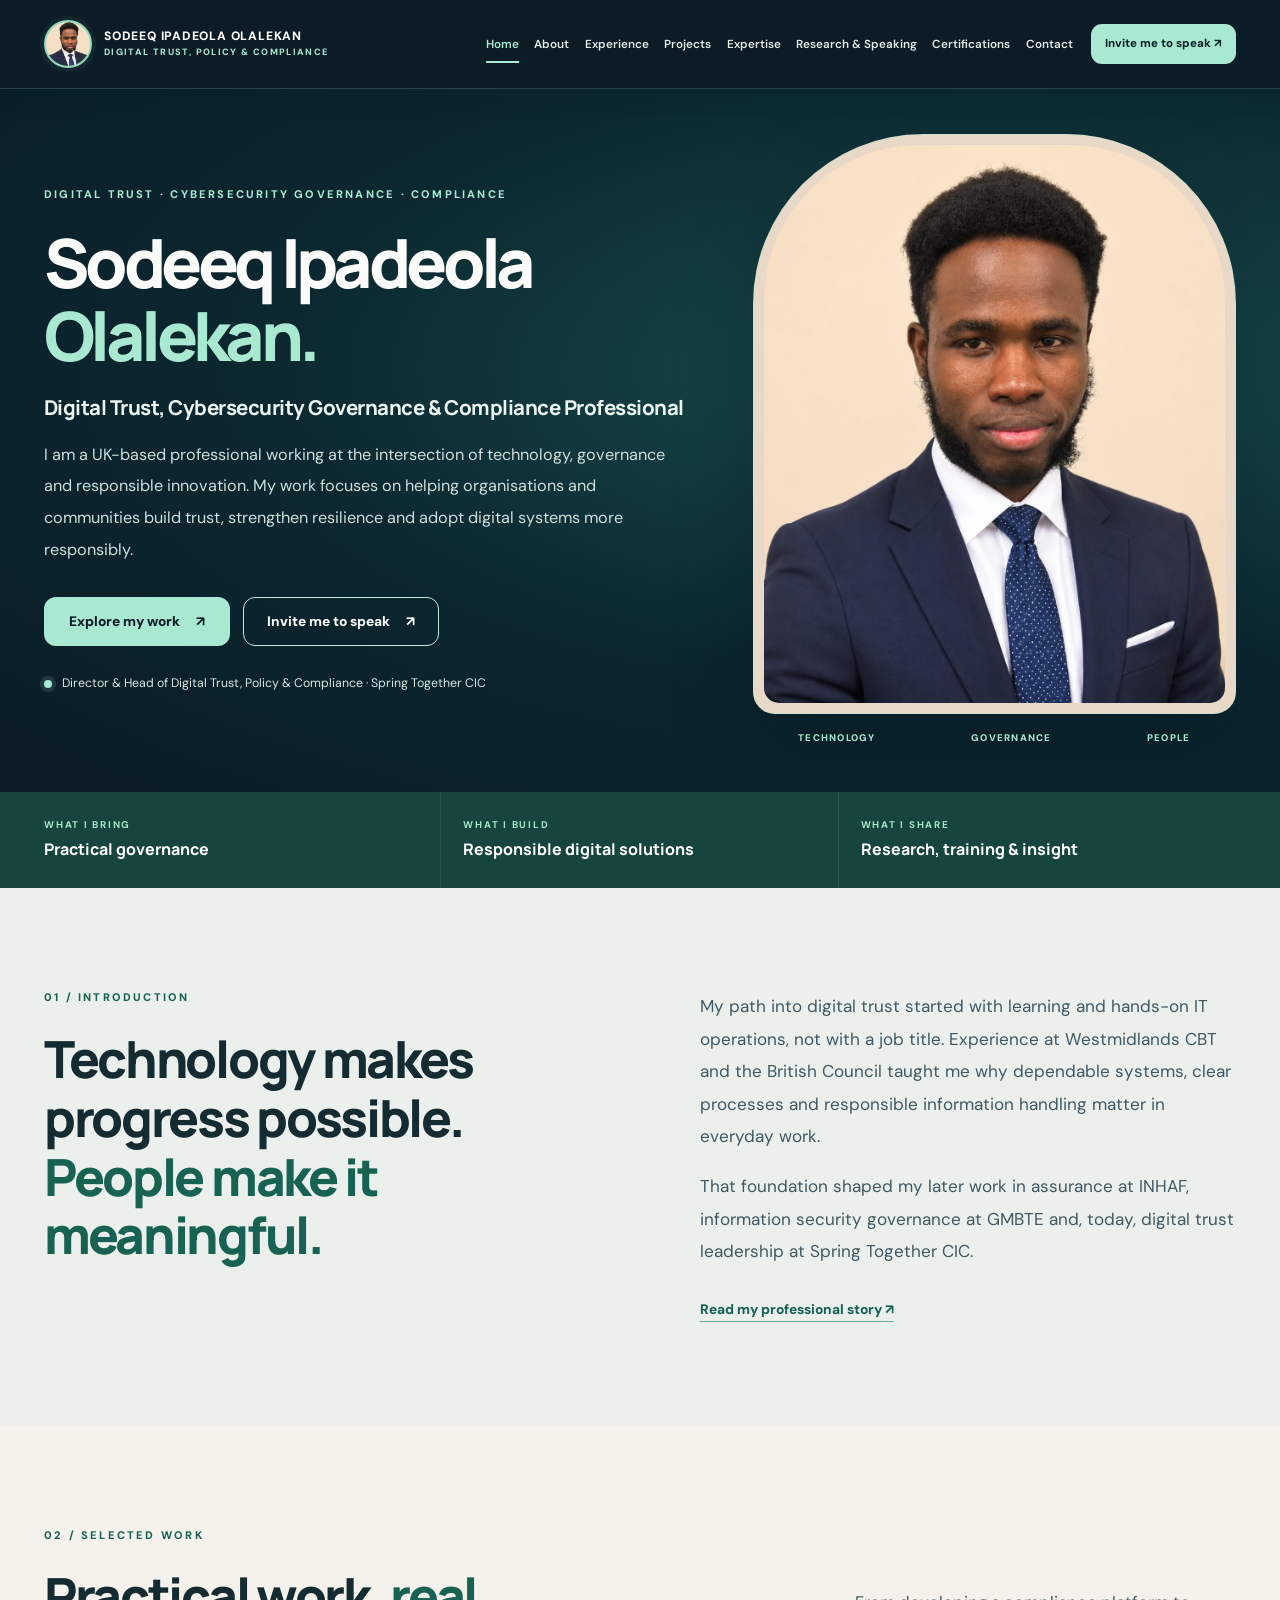
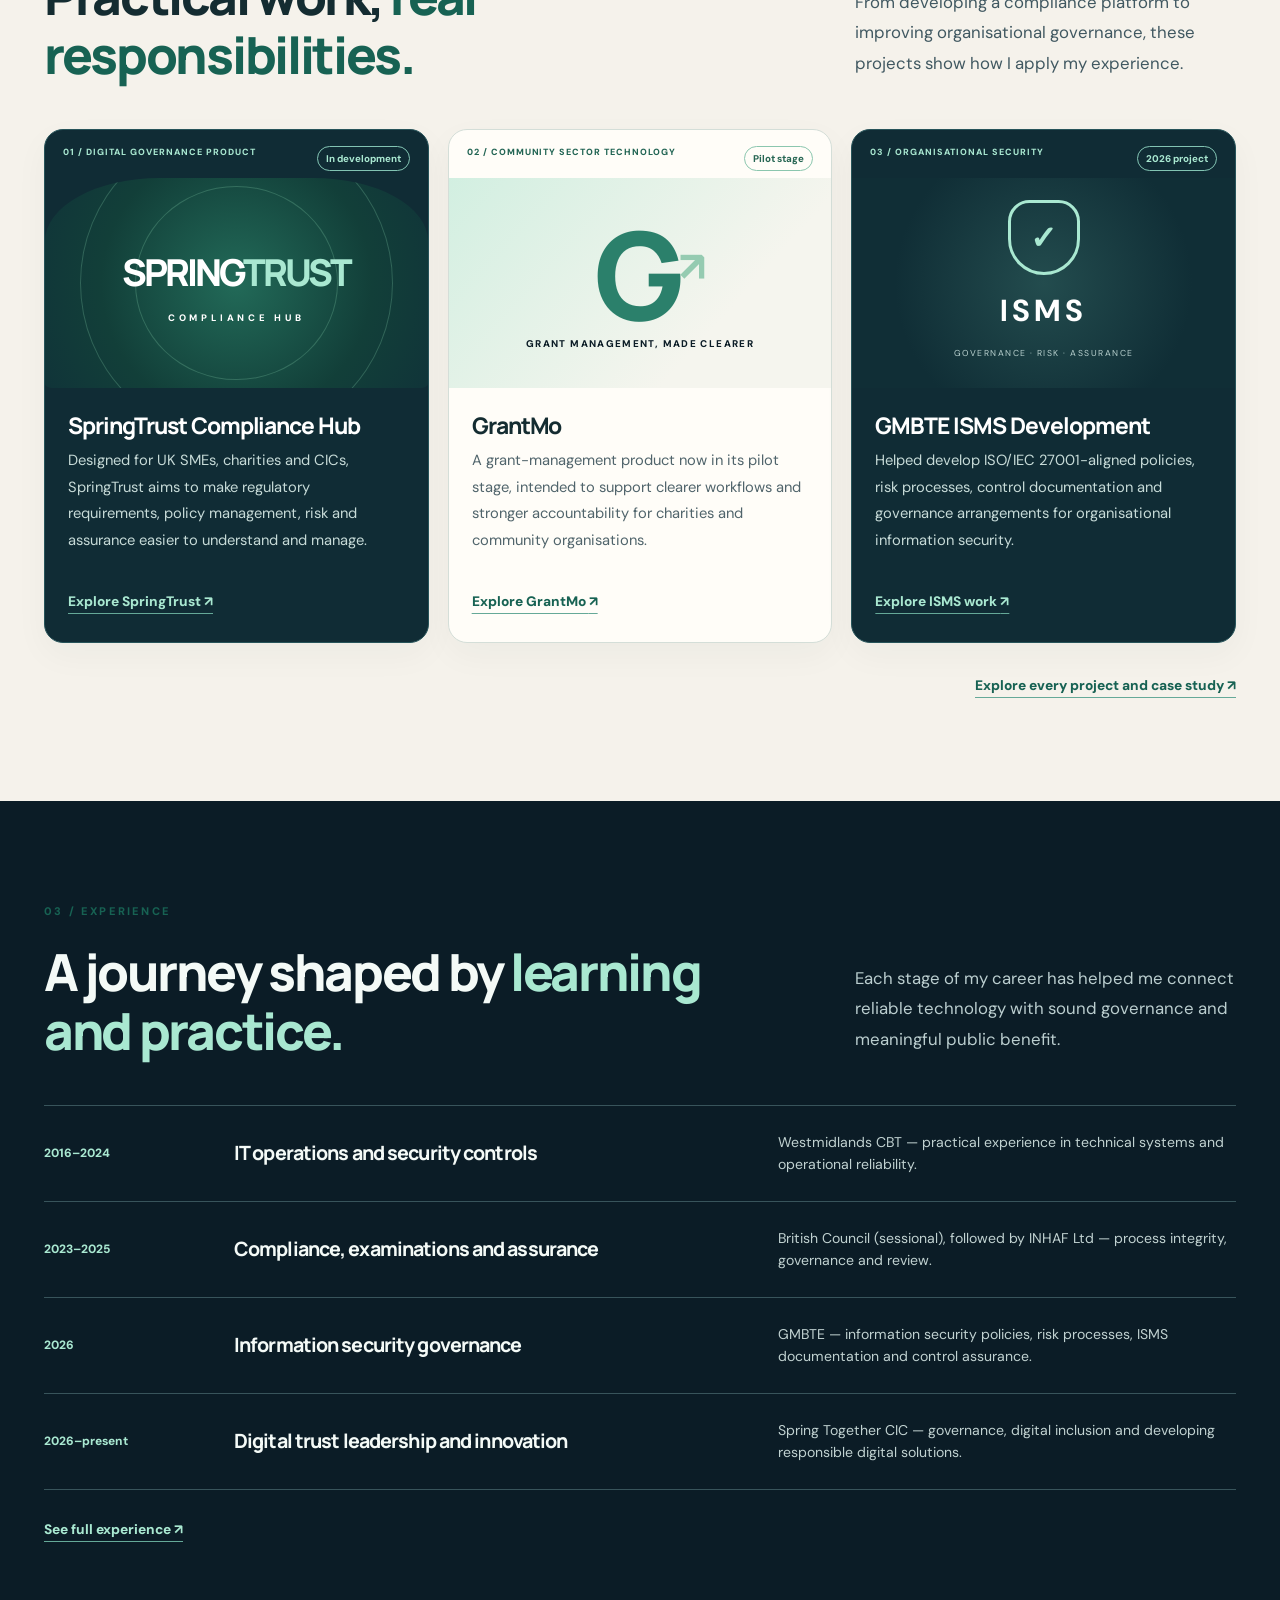
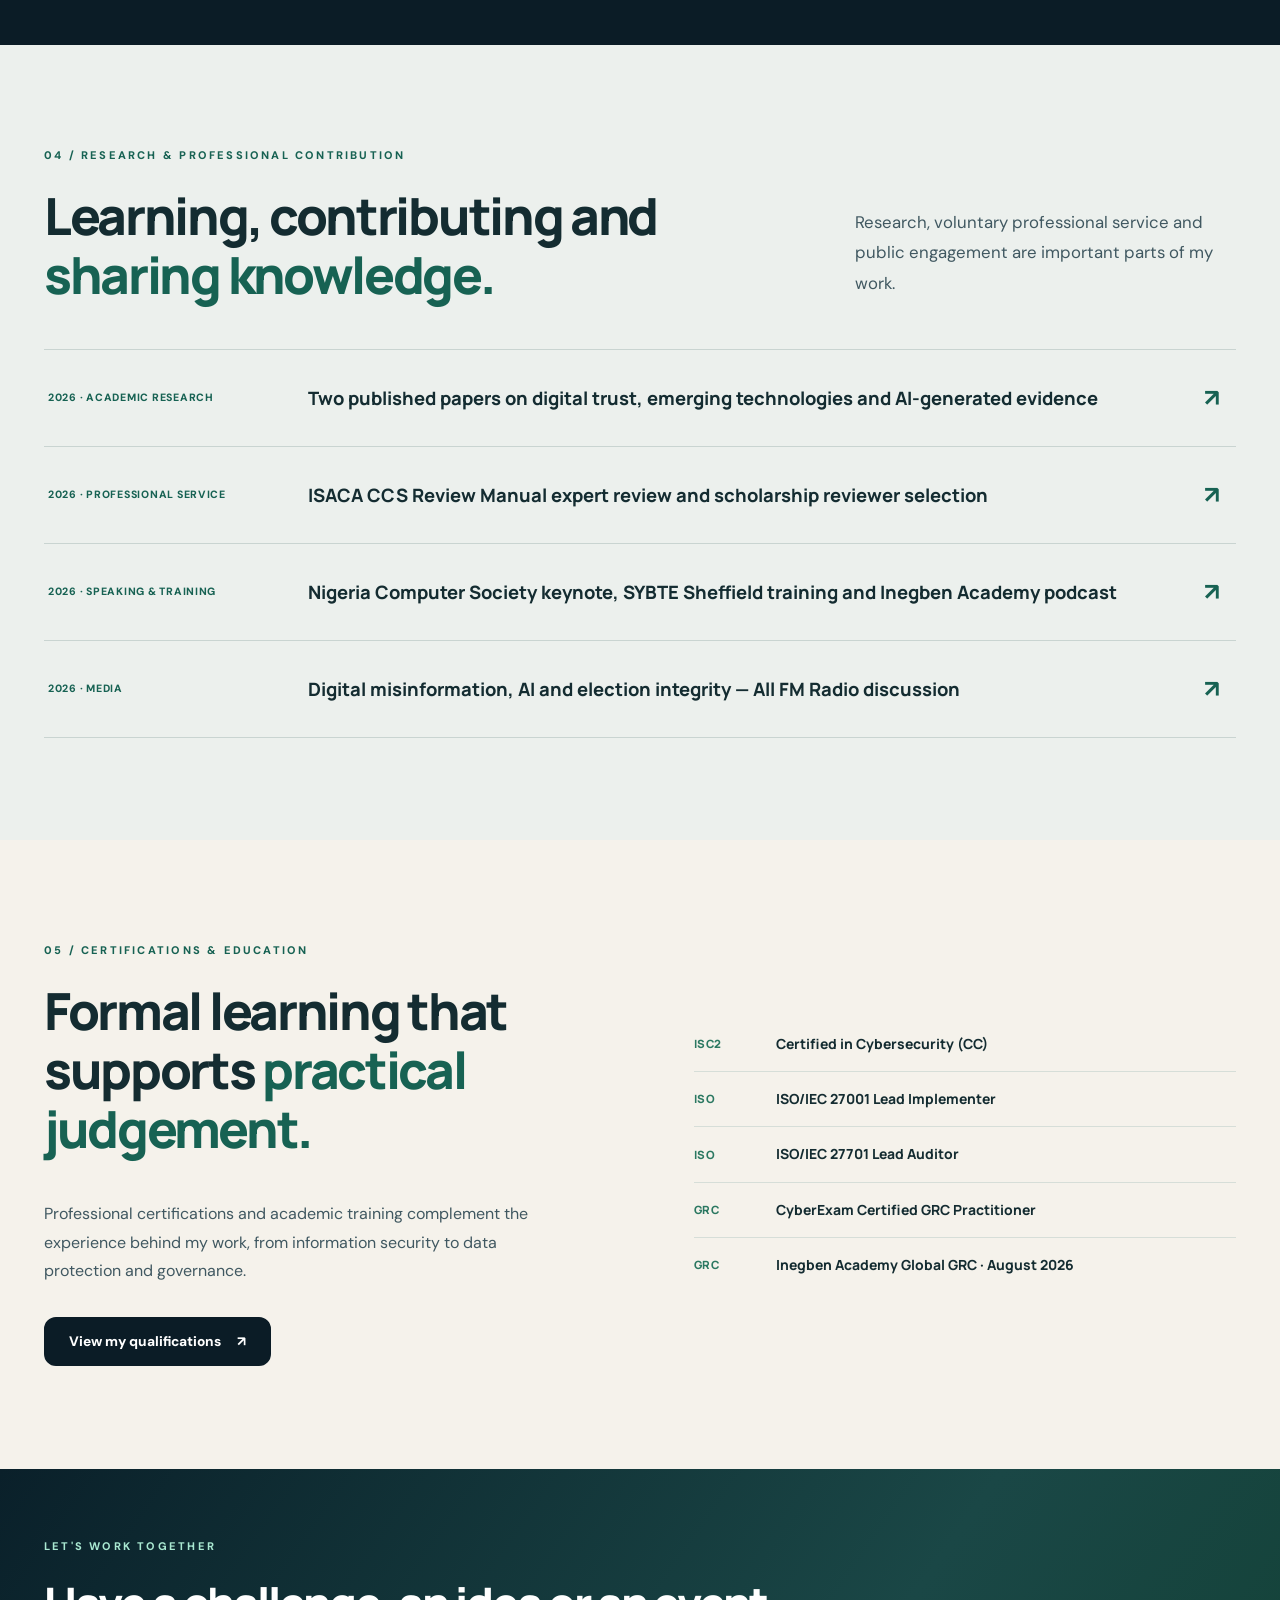
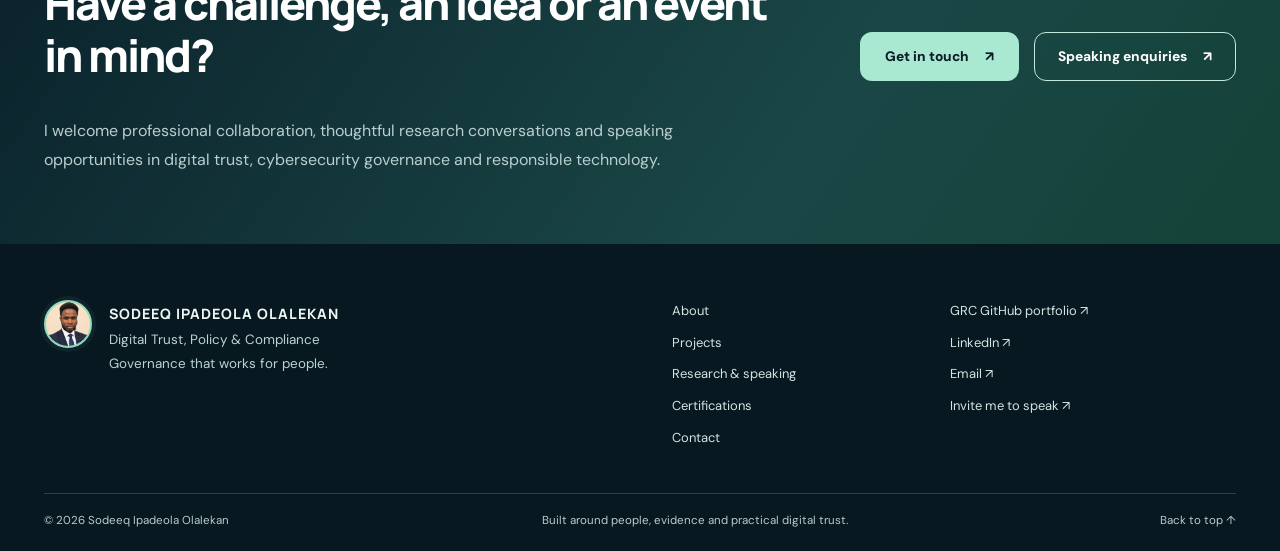
==== commit c2b25243: "Refine professional portfolio Refine professional portfolio content and visual design" ====
--- a/index.html
+++ b/index.html
@@ -1,12 +1,10 @@
-<!DOCTYPE html><html lang="en"><head><meta charset="utf-8"><meta name="viewport" content="width=device-width,initial-scale=1"><meta name="theme-color" content="#08151f"><meta name="color-scheme" content="dark"><meta name="description" content="The professional portfolio of Sodeeq Ipadeola Olalekan — digital trust, cybersecurity governance, GRC projects, research and community impact."><meta property="og:type" content="website"><meta property="og:title" content="Sodeeq Olalekan | Digital Trust, Governance &amp; Technology"><meta property="og:description" content="The professional portfolio of Sodeeq Ipadeola Olalekan — digital trust, cybersecurity governance, GRC projects, research and community impact."><meta property="og:image" content="https://olalekancybersoldiergrc.netlify.app/images/hero_profile.jpeg"><title>Sodeeq Olalekan | Digital Trust, Governance &amp; Technology</title><link rel="icon" type="image/svg+xml" href="assets/favicon.svg"><link rel="preconnect" href="https://fonts.googleapis.com"><link rel="preconnect" href="https://fonts.gstatic.com" crossorigin><link href="https://fonts.googleapis.com/css2?family=DM+Sans:wght@400;500;600;700&family=Manrope:wght@400;500;600;700;800&display=swap" rel="stylesheet"><link rel="stylesheet" href="styles/redesign.css"><script src="js/redesign.js" defer></script></head><body><a class="skip-link" href="#main">Skip to content</a>
-<header class="site-header" id="top"><div class="container nav-wrap">
-<a class="brand" href="index.html" aria-label="Sodeeq Olalekan, home"><span class="brand-icon" aria-hidden="true">SO<span class="brand-dot">.</span></span><span class="brand-text">Sodeeq Olalekan<small>Digital trust & technology</small></span></a>
-<button class="menu-toggle" type="button" aria-controls="primary-nav" aria-expanded="false" aria-label="Open navigation"><span></span><span></span><span></span></button>
-<nav class="nav-links" id="primary-nav" aria-label="Primary navigation"><a href="index.html" aria-current="page">Home</a><a href="about.html">About</a><a href="projects.html">Projects</a><a href="core-competencies.html">Expertise</a><a href="research.html">Research</a><a href="contact.html">Contact</a><a class="nav-contact" href="contact.html">Let's connect <span aria-hidden="true">↗</span></a></nav>
-</div></header><main id="main"><section class="home-hero" id="home"><div class="container hero-grid"><div class="hero-copy"><div class="eyebrow"><span class="live-dot"></span> DIGITAL TRUST · GOVERNANCE · INNOVATION</div><h1>Technology moves fast.<br><span>Trust must move</span><br>with it<span class="coral">.</span></h1><p class="hero-subtitle">I’m <strong>Sodeeq Ipadeola Olalekan</strong> — a UK-based digital trust and cybersecurity governance professional connecting technology, policy and people to build more responsible digital systems.</p><div class="button-row"><a class="btn btn-mint" href="projects.html">Explore selected work <span aria-hidden="true">↗</span></a><a class="btn btn-outline" href="about.html">My story <span aria-hidden="true">→</span></a></div><div class="hero-meta"><span><b>01</b> Governance & assurance</span><span><b>02</b> Technology projects</span><span><b>03</b> Research & knowledge sharing</span></div></div><div class="hero-photo-col"><div class="photo-orbit" aria-hidden="true"></div><div class="hero-photo"><img src="images/hero_profile.jpeg" alt="Portrait of Sodeeq Ipadeola Olalekan" width="425" height="500" fetchpriority="high"></div><div class="photo-tag"><span class="spark">✳</span><div><strong>Director, Digital Trust</strong><small>Spring Together CIC · United Kingdom</small></div></div><span class="photo-label">GOVERNANCE THAT ENABLES INNOVATION</span></div></div><div class="container hero-strip"><span>PORTFOLIO / 2026</span><span>SCROLL TO EXPLORE ↓</span></div></section>
-<section class="section section-soft" id="about"><div class="container split-heading"><div><span class="eyebrow eyebrow-dark">01 / WHO I AM</span><h2>Making trust <em>practical.</em></h2></div><div><p class="lead dark-lead">I work at the intersection of security, accountability and meaningful innovation.</p><p class="body-dark">My background in IT operations informs my approach to cybersecurity governance, risk and compliance. Today, I contribute to digital trust leadership, research and early-stage governance technology at Spring Together CIC.</p><a class="text-link dark-link" href="about.html">Explore my background <span aria-hidden="true">↗</span></a></div></div></section>
-<section class="section section-mid" id="work"><div class="container"><div class="heading-row"><div><span class="eyebrow">02 / SELECTED WORK</span><h2>Ideas shaped into <em>useful tools.</em></h2></div><p>Real projects at different stages of development, with status labels and links to evidence wherever publicly available.</p></div><div class="project-grid home-project-grid"><article class="project-card project-feature"><div class="project-bar"><span>01 / GRC PRODUCT</span><span class="pill">In development</span></div><div class="project-art art-spring"><span class="halo-ring ring1"></span><span class="halo-ring ring2"></span><div><strong>SPRING<span>TRUST</span></strong><small>COMPLIANCE HUB</small></div></div><div class="project-info"><h3>SpringTrust Compliance Hub</h3><p>A developing GRC assessment platform with control mappings, versioned assessment logic and automated testing. Previously named TrustReady.</p><div class="chips"><span>GRC</span><span>Python assessment engine</span><span>Control mapping</span></div><a class="text-link" href="projects.html#springtrust">View project overview ↗</a></div></article><article class="project-card"><div class="project-bar"><span>02 / PRODUCT MVP</span><span class="pill">Pre-pilot</span></div><div class="project-art art-grant"><span class="grant-glyph">G<span>↗</span></span><span class="art-caption">GRANT MANAGEMENT, SIMPLIFIED</span></div><div class="project-info"><h3>GrantMo</h3><p>An early-stage grant-management platform, with an MVP developed and preparing for pilot feedback.</p><div class="chips"><span>Product development</span><span>Community sector</span></div><a class="text-link" href="projects.html#grantmo">View project overview ↗</a></div></article><article class="project-card"><div class="project-bar"><span>03 / OPEN PORTFOLIO</span><span class="pill">Public work</span></div><div class="project-art art-code"><div class="code-window"><span class="code-dots">● ● ●</span><span>risk_register.yaml</span><i></i><i></i><i></i><i></i></div></div><div class="project-info"><h3>GRC Artefacts & Assurance</h3><p>Public-facing policy, control and risk documentation illustrating practical governance methods.</p><div class="chips"><span>Evidence</span><span>Governance</span><span>GitHub</span></div><a class="text-link" href="projects.html#grc-portfolio">Explore the approach ↗</a></div></article></div><div class="section-footer-link"><a class="text-link" href="projects.html">See all projects and evidence <span aria-hidden="true">↗</span></a></div></div></section>
-<section class="section section-soft"><div class="container"><span class="eyebrow eyebrow-dark">03 / AREAS OF EXPERTISE</span><div class="heading-row dark"><h2>Technical grounding.<br><em>Human perspective.</em></h2><p>Connecting technical systems with the policy, risk and assurance practices that make them accountable.</p></div><div class="expertise-four"><a href="core-competencies.html#governance"><span>01</span><h3>Digital trust & governance</h3><p>Policy, oversight and responsible technology adoption.</p><b aria-hidden="true">↗</b></a><a href="core-competencies.html#risk"><span>02</span><h3>Risk & compliance</h3><p>Controls, documentation, evidence and assurance.</p><b aria-hidden="true">↗</b></a><a href="core-competencies.html#technology"><span>03</span><h3>IT & security foundations</h3><p>Operational experience informing realistic governance.</p><b aria-hidden="true">↗</b></a><a href="core-competencies.html#community"><span>04</span><h3>Research & engagement</h3><p>Sharing practical lessons on emerging digital risks.</p><b aria-hidden="true">↗</b></a></div></div></section>
-<section class="section section-dark" id="publications"><div class="container"><div class="heading-row"><div><span class="eyebrow">04 / RESEARCH & RECOGNITION</span><h2>Work beyond <em>the workplace.</em></h2></div><p>Research publications, professional reviewing and speaking, with sources to explore.</p></div><div class="list-lines"><a class="line-item" href="https://doi.org/10.3923/rjit.2026.31.47" target="_blank" rel="noopener noreferrer"><span>2026 · FIRST AUTHOR</span><strong>Digital Trust as a Strategic Enabler of Innovation in Emerging Technology Ecosystems</strong><i>↗</i></a><a class="line-item" href="https://doi.org/10.47001/JAIET/2026.308008" target="_blank" rel="noopener noreferrer"><span>2026 · CO-AUTHOR</span><strong>Digital Trust in Financial Reporting: Deepfakes, Synthetic Evidence and AI-Generated Corporate Communications</strong><i>↗</i></a><a class="line-item" href="research.html#professional"><span>2026 · PROFESSIONAL CONTRIBUTION</span><strong>ISACA CCS Review Manual — Expert Reviewer</strong><i>↗</i></a><a class="line-item" href="research.html#speaking"><span>16 NOV 2026 · INVITED SPEAKING</span><strong>Cybersecurity Governance, Risk and Compliance — NCS Oyo State Chapter</strong><i>↗</i></a></div><div class="section-footer-link"><a class="text-link" href="research.html">View publications and contributions ↗</a></div></div></section>
-<section class="section section-mid" id="experience"><div class="container"><span class="eyebrow">05 / EXPERIENCE</span><div class="heading-row"><h2>Experience that connects <em>the dots.</em></h2><p>Progression from hands-on technical infrastructure into risk, governance and digital trust leadership.</p></div><div class="timeline"><div><time>2026 — PRESENT</time><h3>Director & Head of Digital Trust, Policy & Compliance</h3><p>Spring Together CIC · UK</p></div><div><time>2024 ONWARD</time><h3>Cybersecurity governance & assurance</h3><p>Compliance and assurance work, including INHAF Ltd</p></div><div><time>2016 — 2024</time><h3>IT Operations, Infrastructure & Security Controls</h3><p>Westmidlands CBT</p></div></div></div></section>
-<section class="bottom-cta" id="contact"><div class="container bottom-cta-grid"><div><span class="eyebrow muted-eyebrow">06 / CONNECT</span><h2>Let's build <em>something trusted.</em></h2><p>Open to thoughtful collaboration, speaking invitations, research dialogue and digital trust opportunities.</p></div><a class="btn btn-dark" href="contact.html">Let's connect <span aria-hidden="true">↗</span></a></div></section></main><footer class="site-footer"><div class="container footer-content"><div class="footer-brand"><div class="footer-logo">SO<span>.</span></div><div><strong>Sodeeq Ipadeola Olalekan</strong><p>Digital trust · Governance · Responsible innovation</p></div></div><div class="footer-links"><a href="https://github.com/SIOlalekan" target="_blank" rel="noopener noreferrer">GitHub ↗</a><a href="https://www.linkedin.com/in/sodeeq-ipadeola-olalekan-7188332a0/" target="_blank" rel="noopener noreferrer">LinkedIn ↗</a><a href="mailto:olalekansodeeq083@gmail.com">Email ↗</a></div></div><div class="container footer-bottom"><span>© <span data-year>2026</span> Sodeeq Ipadeola Olalekan. All rights reserved.</span><span>Built with clarity, evidence and trust.</span><a href="#top">Back to top ↑</a></div></footer></body></html>+<!DOCTYPE html><html lang="en"><head><meta charset="utf-8"><meta name="viewport" content="width=device-width, initial-scale=1"><meta name="theme-color" content="#0b1c26"><meta name="description" content="Professional portfolio of Sodeeq Ipadeola Olalekan: digital trust, cybersecurity governance, compliance, SpringTrust, GrantMo, research and professional contributions."><meta property="og:type" content="website"><meta property="og:title" content="Sodeeq Ipadeola Olalekan | Digital Trust, Policy &amp; Compliance"><meta property="og:description" content="Professional portfolio of Sodeeq Ipadeola Olalekan: digital trust, cybersecurity governance, compliance, SpringTrust, GrantMo, research and professional contributions."><meta property="og:image" content="https://olalekancybersoldiergrc.netlify.app/images/hero_profile.jpeg"><meta name="color-scheme" content="light dark"><title>Sodeeq Ipadeola Olalekan | Digital Trust, Policy &amp; Compliance</title><link rel="icon" type="image/svg+xml" href="assets/favicon.svg"><link rel="preconnect" href="https://fonts.googleapis.com"><link rel="preconnect" href="https://fonts.gstatic.com" crossorigin><link href="https://fonts.googleapis.com/css2?family=DM+Sans:wght@400;500;600;700&family=Manrope:wght@400;500;600;700;800&display=swap" rel="stylesheet"><link rel="stylesheet" href="styles/redesign.css"><script src="js/redesign.js" defer></script></head><body><a class="skip-link" href="#main">Skip to content</a><header class="site-header" id="top"><div class="container nav-inner"><a class="brand" href="index.html" aria-label="Sodeeq Ipadeola Olalekan — homepage"><img src="images/hero_profile.jpeg" alt="" width="50" height="50"><span><strong>SODEEQ IPADEOLA OLALEKAN</strong><small>DIGITAL TRUST, POLICY &amp; COMPLIANCE</small></span></a><button class="menu-toggle" aria-controls="site-nav" aria-expanded="false" type="button" aria-label="Open menu"><span></span><span></span><span></span></button><nav class="nav-links" id="site-nav" aria-label="Main navigation"><a href="index.html" aria-current="page">Home</a><a href="about.html" >About</a><a href="experience.html" >Experience</a><a href="projects.html" >Projects</a><a href="core-competencies.html" >Expertise</a><a href="research.html" >Research & Speaking</a><a href="certifications.html" >Certifications</a><a href="contact.html" >Contact</a><a class="nav-speak" href="speaking.html">Invite me to speak <span aria-hidden="true">↗</span></a></nav></div></header><main id="main">
+<section class="hero"><div class="container hero-layout"><div class="hero-intro"><span class="eyebrow eyebrow-mint">DIGITAL TRUST · CYBERSECURITY GOVERNANCE · COMPLIANCE</span><h1>Sodeeq Ipadeola <span>Olalekan.</span></h1><h2>Digital Trust, Cybersecurity Governance &amp; Compliance Professional</h2><p>I am a UK-based professional working at the intersection of technology, governance and responsible innovation. My work focuses on helping organisations and communities build trust, strengthen resilience and adopt digital systems more responsibly.</p><div class="actions"><a class="btn btn-primary" href="projects.html">Explore my work<span aria-hidden="true">↗</span></a><a class="btn btn-outline" href="speaking.html">Invite me to speak<span aria-hidden="true">↗</span></a></div><div class="hero-note"><span class="status-dot"></span>Director &amp; Head of Digital Trust, Policy &amp; Compliance · Spring Together CIC</div></div><div class="hero-image"><div class="hero-frame"><img src="images/hero_profile.jpeg" alt="Professional portrait of Sodeeq Ipadeola Olalekan in a navy suit and dotted tie" fetchpriority="high" width="1086" height="1448"></div><div class="portrait-caption"><span>TECHNOLOGY</span><span>GOVERNANCE</span><span>PEOPLE</span></div></div></div></section>
+<section class="trust-strip"><div class="container trust-strip-inner"><div><span class="minor-label">WHAT I BRING</span><strong>Practical governance</strong></div><div><span class="minor-label">WHAT I BUILD</span><strong>Responsible digital solutions</strong></div><div><span class="minor-label">WHAT I SHARE</span><strong>Research, training &amp; insight</strong></div></div></section>
+<section class="section section-cream" id="introduction"><div class="container section-intro-grid"><div><span class="eyebrow">01 / INTRODUCTION</span><h2>Technology makes progress possible.<br><em>People make it meaningful.</em></h2></div><div class="intro-copy"><p>My path into digital trust started with learning and hands-on IT operations, not with a job title. Experience at Westmidlands CBT and the British Council taught me why dependable systems, clear processes and responsible information handling matter in everyday work.</p><p>That foundation shaped my later work in assurance at INHAF, information security governance at GMBTE and, today, digital trust leadership at Spring Together CIC.</p><a href="about.html" class="inline-link ">Read my professional story <span aria-hidden="true">↗</span></a></div></div></section>
+<section class="section section-ivory"><div class="container"><div class="section-head"><div><span class="eyebrow">02 / SELECTED WORK</span><h2>Practical work, <em>real responsibilities.</em></h2></div><p>From developing a compliance platform to improving organisational governance, these projects show how I apply my experience.</p></div><div class="feature-grid"><article class="feature-card feature-deep"><div class="card-top"><span>01 / DIGITAL GOVERNANCE PRODUCT</span><span class="state state-light">In development</span></div><div class="springtrust-art" aria-hidden="true"><span>SPRING<span>TRUST</span></span><small>COMPLIANCE HUB</small></div><div class="card-body"><h3>SpringTrust Compliance Hub</h3><p>Designed for UK SMEs, charities and CICs, SpringTrust aims to make regulatory requirements, policy management, risk and assurance easier to understand and manage.</p><a href="projects.html#springtrust" class="inline-link ">Explore SpringTrust <span aria-hidden="true">↗</span></a></div></article><article class="feature-card"><div class="card-top"><span>02 / COMMUNITY SECTOR TECHNOLOGY</span><span class="state">Pilot stage</span></div><div class="grant-art"><span class="grantmark">G<span>↗</span></span><small>GRANT MANAGEMENT, MADE CLEARER</small></div><div class="card-body"><h3>GrantMo</h3><p>A grant-management product now in its pilot stage, intended to support clearer workflows and stronger accountability for charities and community organisations.</p><a href="projects.html#grantmo" class="inline-link ">Explore GrantMo <span aria-hidden="true">↗</span></a></div></article><article class="feature-card feature-dark"><div class="card-top"><span>03 / ORGANISATIONAL SECURITY</span><span class="state state-light">2026 project</span></div><div class="isms-art"><div class="isms-shield">✓</div><div><strong>ISMS</strong><small>GOVERNANCE · RISK · ASSURANCE</small></div></div><div class="card-body"><h3>GMBTE ISMS Development</h3><p>Helped develop ISO/IEC 27001-aligned policies, risk processes, control documentation and governance arrangements for organisational information security.</p><a href="projects.html#gmbte-isms" class="inline-link ">Explore ISMS work <span aria-hidden="true">↗</span></a></div></article></div><div class="after-grid"><a href="projects.html" class="inline-link ">Explore every project and case study <span aria-hidden="true">↗</span></a></div></div></section>
+<section class="section section-navy"><div class="container"><div class="section-head"><div><span class="eyebrow">03 / EXPERIENCE</span><h2>A journey shaped by <em>learning and practice.</em></h2></div><p>Each stage of my career has helped me connect reliable technology with sound governance and meaningful public benefit.</p></div><div class="timeline-rows"><div><span>2016–2024</span><h3>IT operations and security controls</h3><p>Westmidlands CBT — practical experience in technical systems and operational reliability.</p></div><div><span>2023–2025</span><h3>Compliance, examinations and assurance</h3><p>British Council (sessional), followed by INHAF Ltd — process integrity, governance and review.</p></div><div><span>2026</span><h3>Information security governance</h3><p>GMBTE — information security policies, risk processes, ISMS documentation and control assurance.</p></div><div><span>2026–present</span><h3>Digital trust leadership and innovation</h3><p>Spring Together CIC — governance, digital inclusion and developing responsible digital solutions.</p></div></div><a href="experience.html" class="inline-link link-mint">See full experience <span aria-hidden="true">↗</span></a></div></section>
+<section class="section section-cream"><div class="container"><div class="section-head"><div><span class="eyebrow">04 / RESEARCH & PROFESSIONAL CONTRIBUTION</span><h2>Learning, contributing and <em>sharing knowledge.</em></h2></div><p>Research, voluntary professional service and public engagement are important parts of my work.</p></div><div class="editorial-list"><a href="research.html#publications"><span class="editorial-meta">2026 · ACADEMIC RESEARCH</span><strong>Two published papers on digital trust, emerging technologies and AI-generated evidence</strong><b aria-hidden="true">↗</b></a><a href="research.html#service"><span class="editorial-meta">2026 · PROFESSIONAL SERVICE</span><strong>ISACA CCS Review Manual expert review and scholarship reviewer selection</strong><b aria-hidden="true">↗</b></a><a href="research.html#speaking"><span class="editorial-meta">2026 · SPEAKING &amp; TRAINING</span><strong>Nigeria Computer Society keynote, SYBTE Sheffield training and Inegben Academy podcast</strong><b aria-hidden="true">↗</b></a><a href="research.html#media"><span class="editorial-meta">2026 · MEDIA</span><strong>Digital misinformation, AI and election integrity — All FM Radio discussion</strong><b aria-hidden="true">↗</b></a></div></div></section>
+<section class="section section-ivory"><div class="container cert-band"><div><span class="eyebrow">05 / CERTIFICATIONS &amp; EDUCATION</span><h2>Formal learning that supports <em>practical judgement.</em></h2><p>Professional certifications and academic training complement the experience behind my work, from information security to data protection and governance.</p><a class="btn btn-dark" href="certifications.html">View my qualifications<span aria-hidden="true">↗</span></a></div><div class="cert-mini"><div><span>ISC2</span><strong>Certified in Cybersecurity (CC)</strong></div><div><span>ISO</span><strong>ISO/IEC 27001 Lead Implementer</strong></div><div><span>ISO</span><strong>ISO/IEC 27701 Lead Auditor</strong></div><div><span>GRC</span><strong>CyberExam Certified GRC Practitioner</strong></div><div><span>GRC</span><strong>Inegben Academy Global GRC · August 2026</strong></div></div></div></section>
+<section class="cta-wide"><div class="container cta-inner"><div><span class="eyebrow eyebrow-mint">LET'S WORK TOGETHER</span><h2>Have a challenge, an idea or an event in mind?</h2><p>I welcome professional collaboration, thoughtful research conversations and speaking opportunities in digital trust, cybersecurity governance and responsible technology.</p></div><div class="cta-actions"><a class="btn btn-primary" href="contact.html">Get in touch<span aria-hidden="true">↗</span></a><a class="btn btn-outline" href="speaking.html">Speaking enquiries<span aria-hidden="true">↗</span></a></div></div></section>
+</main><footer class="site-footer"><div class="container footer-layout"><div class="footer-id"><img src="images/hero_profile.jpeg" width="56" height="56" alt=""><div><strong>SODEEQ IPADEOLA OLALEKAN</strong><p>Digital Trust, Policy &amp; Compliance<br>Governance that works for people.</p></div></div><div class="footer-menu"><a href="about.html">About</a><a href="projects.html">Projects</a><a href="research.html">Research &amp; speaking</a><a href="certifications.html">Certifications</a><a href="contact.html">Contact</a></div><div class="footer-menu"><a href="https://github.com/SIOlalekan/grc-portfolio" target="_blank" rel="noopener noreferrer">GRC GitHub portfolio ↗</a><a href="https://www.linkedin.com/in/sodeeq-ipadeola-olalekan-7188332a0/" target="_blank" rel="noopener noreferrer">LinkedIn ↗</a><a href="mailto:olalekansodeeq083@gmail.com">Email ↗</a><a href="speaking.html">Invite me to speak ↗</a></div></div><div class="container footer-tail"><span>© <span data-year>2026</span> Sodeeq Ipadeola Olalekan</span><span>Built around people, evidence and practical digital trust.</span><a href="#top">Back to top ↑</a></div></footer></body></html>
--- a/styles/redesign.css
+++ b/styles/redesign.css
@@ -1,16 +1,34 @@
-:root{--navy:#08151f;--navy-2:#0e202c;--navy-3:#132936;--ink:#eef5f2;--muted:#adbdc4;--subtle:#829ba5;--mint:#afeccb;--mint-dark:#2f8767;--teal:#55b995;--cream:#f1f2ed;--cream-ink:#172d31;--cream-muted:#5e7075;--coral:#f3af89;--border:rgba(207,232,230,.15);--radius:16px;--max:1192px}
-*,*::before,*::after{box-sizing:border-box}html{scroll-behavior:smooth;scroll-padding-top:90px}body{margin:0;background:var(--navy);color:var(--ink);font-family:'DM Sans',Arial,sans-serif;font-size:16px;-webkit-font-smoothing:antialiased}h1,h2,h3,h4,p{margin:0}h1,h2,h3,h4{font-family:'Manrope','DM Sans',sans-serif}p{line-height:1.83}a{color:inherit;text-decoration:none}img{max-width:100%;display:block}button{font:inherit}a:focus-visible,button:focus-visible{outline:3px solid var(--mint);outline-offset:5px}.container{width:min(calc(100% - 72px),var(--max));margin-inline:auto}.skip-link{position:absolute;z-index:200;top:-70px;left:12px;padding:12px 18px;background:var(--mint);color:#08151f;border-radius:5px}.skip-link:focus{top:12px}.site-header{position:relative;z-index:30;background:#091721;border-bottom:1px solid rgba(255,255,255,.075)}.nav-wrap{display:flex;align-items:center;justify-content:space-between;gap:26px;min-height:88px}.brand{display:flex;align-items:center;gap:12px;flex-shrink:0}.brand-icon{height:43px;width:43px;border:1px solid rgba(175,236,203,.35);display:grid;place-items:center;font:800 16px Manrope;background:linear-gradient(150deg,#192e3b,#0d1b28);border-radius:12px;letter-spacing:-.05em}.brand-dot,.footer-logo span{color:var(--mint)}.brand-text{font:800 12px Manrope;letter-spacing:.065em;text-transform:uppercase}.brand-text small{font:600 9px 'DM Sans',sans-serif;letter-spacing:.17em;color:#95aab0;display:block;margin-top:5px}.nav-links{display:flex;align-items:center;gap:23px}.nav-links>a{font-size:12px;letter-spacing:.01em;color:#b8c9ce;transition:color .2s}.nav-links>a:hover,.nav-links>a[aria-current=page]{color:var(--mint)}.nav-links .nav-contact{border:1px solid rgba(175,236,203,.35);border-radius:50px;padding:12px 16px;color:#e5f4ed;font-weight:700;margin-left:4px}.nav-links .nav-contact:hover{background:rgba(175,236,203,.1)}.nav-contact span{color:var(--mint);margin-left:8px}.menu-toggle{display:none;border:1px solid #57706d;background:#102632;padding:11px;border-radius:9px;cursor:pointer}.menu-toggle span{display:block;width:19px;height:2px;background:#eaf3ee;margin:4px 0;border-radius:2px}
-.eyebrow{display:inline-flex;align-items:center;gap:10px;font-size:11px;font-weight:800;line-height:1.5;color:var(--mint);letter-spacing:.2em;text-transform:uppercase}.eyebrow-dark{color:#3d836d}.eyebrow-line{width:24px;height:2px;background:currentColor}.muted-eyebrow{color:#34745d}.live-dot{display:inline-block;height:8px;width:8px;background:var(--mint);border-radius:50%;box-shadow:0 0 0 5px rgba(175,236,203,.09)}.coral{color:var(--coral)}h1{font-size:clamp(47px,5.3vw,79px);letter-spacing:-.066em;line-height:1.11;font-weight:800}h2{font-size:clamp(36px,4.15vw,60px);letter-spacing:-.059em;line-height:1.15;font-weight:800}h3{font-size:24px;letter-spacing:-.04em;line-height:1.3}h1 em,h2 em{font-style:normal;color:var(--mint)}.section-soft h2 em,.bottom-cta h2 em{color:#43896e}.section{padding:108px 0;scroll-margin-top:60px}.section-soft{background:var(--cream);color:var(--cream-ink)}.section-mid{background:var(--navy-2)}.section-dark{background:var(--navy)}.heading-row{display:flex;justify-content:space-between;align-items:end;gap:50px;margin:18px 0 44px}.heading-row h2{max-width:680px}.heading-row>p{max-width:380px;font-size:15px;color:#a9bac2;line-height:1.83;padding-bottom:6px}.heading-row.dark>p{color:#64777b}.section-footer-link{margin-top:34px;text-align:right}.text-link{display:inline-flex;gap:18px;align-items:center;border-bottom:1px solid var(--mint);padding-bottom:6px;margin-top:17px;color:var(--mint);font-size:13px;font-weight:800}.text-link:hover{color:#fff}.dark-link{color:#2c7e63;border-color:#2c7e63}.dark-link:hover{color:#174e3d}.split-heading{display:grid;grid-template-columns:1fr 1fr;gap:11%;align-items:start}.split-heading h2{margin-top:20px}.split-heading>div:last-child{padding-top:28px}.split-heading p{font-size:15px;color:#a9bac2;margin-bottom:20px}.split-heading .lead{font-size:22px;line-height:1.5;color:#eff7f2;font-family:Manrope;font-weight:600;letter-spacing:-.025em}.split-heading .dark-lead{color:#1a3b3c}.split-heading .body-dark{color:#5e7378}.button-row{display:flex;flex-wrap:wrap;gap:12px;margin-top:29px}.btn{min-height:52px;display:inline-flex;align-items:center;justify-content:space-between;gap:27px;padding:14px 19px;border-radius:9px;font:800 13px 'DM Sans',sans-serif;transition:transform .18s ease,background .18s ease}.btn:hover{transform:translateY(-2px)}.btn-mint{background:var(--mint);color:#0e2a24}.btn-mint:hover{background:#c8f6dd}.btn-outline{border:1px solid #6a8082;color:#eaf3ef}.btn-outline:hover{border-color:var(--mint)}.btn-dark{background:#0e2929;color:#fff}.btn-dark:hover{background:#15413a}
-/* Home hero */
-.home-hero{position:relative;overflow:hidden;background:radial-gradient(ellipse 50% 66% at 78% 42%,rgba(31,112,106,.29) 0,transparent 69%),linear-gradient(118deg,#09151f 39%,#0c2531 100%)}.hero-grid{min-height:697px;display:grid;grid-template-columns:minmax(0,1.15fr) minmax(300px,.85fr);gap:70px;align-items:center;padding:83px 0 69px}.hero-copy h1{margin:24px 0}.hero-copy h1 span:not(.coral){color:var(--mint)}.hero-subtitle{color:#bacbd1;font-size:17px;max-width:620px;line-height:1.82}.hero-subtitle strong{color:#fff;font-weight:600}.hero-meta{display:flex;gap:19px;flex-wrap:wrap;margin-top:57px}.hero-meta span{border-left:1.5px solid #73a88f;padding-left:11px;line-height:1.5;color:#abc2c4;font-size:11px;max-width:160px}.hero-meta b{display:block;color:var(--mint);font-size:11px;margin-bottom:5px}.hero-photo-col{position:relative;max-width:425px;justify-self:end;width:100%;margin:10px 15px 0 0}.hero-photo{height:488px;border-radius:230px 230px 25px 25px;overflow:hidden;position:relative;z-index:1;background:#31504f;border:1px solid #55827a}.hero-photo img{width:100%;height:100%;object-fit:cover;object-position:50% 27%}.photo-orbit{position:absolute;inset:1% -8% -4% 9%;border:1px solid rgba(175,236,203,.3);border-radius:55% 55% 15% 15%;transform:rotate(7deg)}.photo-tag{z-index:3;position:absolute;left:-43px;bottom:65px;display:flex;align-items:center;gap:13px;padding:15px 18px;background:rgba(8,27,35,.96);border:1px solid #41665e;border-radius:12px;box-shadow:0 20px 45px rgba(0,0,0,.24)}.photo-tag .spark{color:var(--mint);font-size:23px}.photo-tag strong{font-size:13px;display:block}.photo-tag small{font-size:11px;color:#b0c3c7;display:block;margin-top:4px}.photo-label{display:block;color:#9eb5b7;margin-top:23px;letter-spacing:.17em;font-size:9px;text-align:center}.hero-strip{border-top:1px solid var(--border);display:flex;justify-content:space-between;padding-top:22px;padding-bottom:23px;color:#91a7b0;letter-spacing:.18em;font-size:10px}.dark-lead{color:#243b3f}.body-dark{color:#5b7175}
-/* Projects / artwork */
-.project-grid{display:grid;grid-template-columns:repeat(2,minmax(0,1fr));gap:20px}.home-project-grid>.project-feature{grid-row:span 2;display:flex;flex-direction:column}.project-card{border:1px solid rgba(184,220,218,.15);border-radius:16px;overflow:hidden;background:#122a35;min-width:0;transition:border-color .2s,transform .2s}.project-card:hover{border-color:rgba(175,236,203,.45);transform:translateY(-3px)}.project-bar{display:flex;justify-content:space-between;gap:12px;align-items:center;padding:20px 24px;color:#a8bac0;font-size:10px;letter-spacing:.13em;font-weight:700}.pill{border:1px solid #4f8271;border-radius:30px;color:var(--mint);font:700 10px 'DM Sans',sans-serif;letter-spacing:.04em;padding:7px 11px;white-space:nowrap}.project-art,.case-art{height:196px;display:flex;align-items:center;justify-content:center;position:relative;overflow:hidden;min-width:0}.project-feature .project-art{height:328px}.art-spring{background:radial-gradient(circle at center,#32635d,#15423e 49%,#102c35 100%);flex-direction:column}.art-spring>div{position:relative;z-index:2;text-align:center}.art-spring strong{display:block;font:800 clamp(28px,3.8vw,52px) Manrope;letter-spacing:-.065em}.art-spring strong span{color:var(--mint)}.art-spring small{display:block;font-size:10px;letter-spacing:.4em;color:#d3e8dd;margin-top:6px}.halo-ring{position:absolute;border:1px solid rgba(150,231,201,.25);border-radius:50%;aspect-ratio:1}.ring1{width:260px}.ring2{width:385px;opacity:.48}.art-grant{background:linear-gradient(145deg,#2d514f,#13303a)}.grant-glyph{font:800 118px Manrope;letter-spacing:-.1em;color:#d9f0d4}.grant-glyph span{font-size:48px;color:var(--coral)}.art-caption{position:absolute;bottom:14px;letter-spacing:.24em;font-size:9px;color:#accfbd}.art-code{background:radial-gradient(circle at 75% 25%,#345569,#182f3c 70%)}.code-window{width:220px;background:rgba(8,28,38,.84);border:1px solid rgba(178,225,216,.25);border-radius:13px;padding:18px 22px;transform:rotate(-6deg);box-shadow:0 15px 40px #09182060;font:11px monospace;color:var(--mint)}.code-dots{display:block;color:#f7ad8a;font-size:9px;letter-spacing:.3em;margin-bottom:18px}.code-window>i{display:block;height:5px;border-radius:10px;background:#6d9b91;opacity:.7;margin-top:13px;width:80%}.code-window>i:nth-of-type(2){width:57%}.code-window>i:nth-of-type(3){width:90%}.code-window>i:nth-of-type(4){width:35%}.project-info{padding:27px 26px 31px}.project-info h3{font-size:23px;margin-bottom:12px}.project-info p{font-size:14px;color:#b4c3c9;line-height:1.84}.project-feature .project-info{flex:1}.chips{display:flex;flex-wrap:wrap;gap:8px;margin-top:21px}.chips span{font-size:10px;font-weight:700;color:#c5d8da;border:1px solid rgba(190,225,219,.25);padding:7px 11px;border-radius:30px}.expertise-four{display:grid;grid-template-columns:repeat(4,1fr);gap:21px}.expertise-four>a{border-top:2px solid #a0bdb0;position:relative;padding:25px 8px 8px 0;min-height:216px}.expertise-four span{color:#3d896c;font-weight:700;font-size:12px}.expertise-four h3{font-size:18px;line-height:1.38;margin-top:30px}.expertise-four p{color:#607378;font-size:13px;margin-top:10px}.expertise-four b{position:absolute;right:0;top:21px;font-size:20px;font-weight:400;color:#398b6e}.expertise-four>a:hover h3{color:#2d7b61}.list-lines{border-top:1px solid #3d525c}.line-item{display:grid;grid-template-columns:230px 1fr 25px;gap:23px;align-items:center;padding:27px 5px;border-bottom:1px solid #3d525c}.line-item span{font-size:10px;letter-spacing:.11em;color:var(--mint);font-weight:700}.line-item strong{font:600 18px/1.55 Manrope;letter-spacing:-.015em}.line-item i{font-size:22px;color:var(--mint);font-style:normal}.line-item:hover strong{color:var(--mint)}.timeline{margin-top:50px;border-top:1px solid #3c515d}.timeline>div{display:grid;grid-template-columns:190px 1fr;column-gap:30px;padding:28px 5px;border-bottom:1px solid #3c515d}.timeline time{grid-row:span 2;font-size:11px;color:var(--mint);font-weight:800;letter-spacing:.12em}.timeline h3{font-size:19px}.timeline p{font-size:13px;color:#9fb3bc;margin-top:7px}.bottom-cta{background:var(--mint);color:#10352d;padding:96px 0}.bottom-cta-grid{display:flex;align-items:end;justify-content:space-between;gap:40px}.bottom-cta h2{max-width:760px;font-size:clamp(46px,6.9vw,92px);margin:18px 0;letter-spacing:-.07em}.bottom-cta p{max-width:610px;font-size:15px;color:#345e51}.bottom-cta .btn{min-width:205px;flex-shrink:0;margin-bottom:8px}
-/* Subpages */
-.page-intro{position:relative;overflow:hidden;background:linear-gradient(120deg,#091621 25%,#12333d);padding:104px 0 104px}.page-intro>.container{position:relative;z-index:2}.page-intro h1{margin:25px 0;max-width:950px}.intro-subtitle{font-size:17px;max-width:720px;color:#b6cbd0}.intro-orb{position:absolute;border:1px solid rgba(175,236,203,.17);width:410px;aspect-ratio:1;border-radius:50%;right:-95px;top:-155px;pointer-events:none}.intro-orb-two{width:230px;right:80px;top:150px;opacity:.45}.bio-layout{display:grid;grid-template-columns:355px minmax(0,1fr);gap:9%;align-items:start}.profile-side{position:relative}.profile-portrait{border:1px solid #507a70;border-radius:175px 175px 16px 16px;height:430px;overflow:hidden}.profile-portrait img{height:100%;width:100%;object-fit:cover;object-position:50% 24%}.profile-summary{border:1px solid var(--border);background:#142f39;padding:23px 24px;margin-top:17px;border-radius:13px}.profile-summary strong{display:block;font-size:15px;line-height:1.5;margin:13px 0 7px}.profile-summary>span:last-child{display:block;color:#aec4c5;font-size:12px}.micro-label{font-size:10px;letter-spacing:.14em;color:var(--mint);font-weight:800;line-height:1.8}.bio-text h2{margin:19px 0 26px}.bio-text p{color:#aebfc4;margin-bottom:19px;font-size:15px}.bio-text .large-copy,.contact-lead .large-copy{font-size:20px;line-height:1.66;color:#e5f0ed;font-family:Manrope;font-weight:500;letter-spacing:-.018em}.bio-quote{border-left:3px solid var(--mint);padding:13px 22px;margin:27px 0;color:#d5e7e2;font:600 17px/1.6 Manrope;background:linear-gradient(90deg,#153d3a60,transparent)}.journey-grid{display:grid;grid-template-columns:repeat(2,1fr);gap:19px}.journey-card{border:1px solid #cbd8d0;border-radius:15px;padding:30px;background:#fffefa}.journey-card>span{font-size:10px;font-weight:800;color:#3f9274;letter-spacing:.12em}.journey-card h3{font-size:22px;margin:19px 0 12px}.journey-card p{font-size:14px;color:#66787d}.case-study{display:grid;grid-template-columns:41% 59%;border:1px solid #31525c;border-radius:16px;background:#122d38;overflow:hidden;margin-bottom:23px;scroll-margin-top:110px}.case-art{height:100%;min-height:500px}.case-art.art-spring .ring2{width:360px}.case-art.art-spring strong{font-size:clamp(25px,3vw,43px)}.case-content{padding:33px 39px 35px}.case-top{display:flex;justify-content:space-between;align-items:center;gap:10px}.case-content h3{font-size:31px;margin:22px 0 13px}.case-content>p{font-size:15px;color:#b8c9ce}.case-content h4{font:700 13px Manrope;margin:23px 0 12px}.clean-list{margin:0;padding-left:20px;color:#b4c7ca;line-height:1.7;font-size:14px}.clean-list li{padding-left:3px;margin-bottom:8px}.case-note{display:grid;gap:5px;border-left:2px solid #6cbd9d;padding-left:15px;margin-top:25px;color:#abc4c7;font-size:12px;line-height:1.65}.case-note strong{font-size:11px;color:var(--mint);text-transform:uppercase;letter-spacing:.08em}.capabilities-grid{display:grid;grid-template-columns:1fr 1fr;gap:20px}.capability{position:relative;padding:34px;background:#142e3a;border:1px solid #33505a;border-radius:15px;scroll-margin-top:110px}.cap-no{font-size:10px;color:var(--mint);font-weight:800;letter-spacing:.12em}.cap-icon{font:700 31px Manrope;border:1px solid #587c70;border-radius:13px;width:58px;height:58px;display:grid;place-items:center;color:var(--mint);margin-top:23px;margin-bottom:25px}.capability h3{font-size:24px;margin-bottom:14px}.capability>p{max-width:480px;font-size:14px;color:#b3c5ca}.proof-grid{display:grid;grid-template-columns:repeat(3,1fr);gap:18px}.proof-card{background:#fffefa;border:1px solid #d2ddd5;border-radius:14px;padding:30px;display:flex;flex-direction:column;min-height:275px}.proof-card>span{font-size:10px;letter-spacing:.1em;color:#3a8a6b;font-weight:800}.proof-card h3{font-size:23px;margin:25px 0 10px}.proof-card p{font-size:14px;color:#61777b}.proof-card b{font-size:13px;margin-top:auto;padding-top:22px;color:#327d60}.proof-card:hover{border-color:#82bb9d}.publication-stack{border-top:1px solid #37525c}.publication{display:grid;grid-template-columns:220px 1fr;gap:30px;padding:43px 0;border-bottom:1px solid #37525c}.publication-meta{display:flex;align-items:flex-start;flex-direction:column;gap:18px;color:#96abb5;font-size:11px;letter-spacing:.09em}.pub-number{font:800 50px Manrope;line-height:1;color:#4a7b78}.publication-main h3{font-size:29px;max-width:850px;margin:15px 0}.publication-main p{max-width:760px;color:#b7c9ca;font-size:15px}.pub-authors{margin-top:20px;color:#7faeaa;font-size:12px;line-height:1.65}.contrib-card{display:grid;grid-template-columns:90px 1fr;gap:26px;align-items:start;background:#fffefa;padding:36px;border:1px solid #d0dcd4;border-radius:16px}.contrib-symbol{display:grid;place-items:center;font-size:37px;border-radius:16px;height:78px;width:78px;background:#d8f3e5;color:#388367}.contrib-card .micro-label{color:#3d8569}.contrib-card h3{color:#1e3738;margin:12px 0 13px}.contrib-card p{font-size:14px;color:#61767a}.contrib-card p.tiny-note{font-size:12px;margin-top:15px}.speaking-item{border:1px solid #34515b;background:#122e39;border-radius:16px;padding:36px;display:grid;grid-template-columns:110px 1fr;gap:40px}.speaking-date{border-right:1px solid #3c615e;display:flex;flex-direction:column}.speaking-date strong{font:800 68px Manrope;color:var(--mint);line-height:1}.speaking-date span{color:#a9cbc1;font-size:11px;margin-top:8px;letter-spacing:.1em}.speaking-item h3{margin:17px 0;font-size:28px}.speaking-item p{max-width:750px;color:#b6c6cb;font-size:15px}.contact-layout{display:grid;grid-template-columns:1fr 1fr;gap:9%}.contact-lead h2{margin:17px 0 24px}.contact-lead p{font-size:15px;color:#acbec4;margin-bottom:21px}.availability{margin-top:28px;display:flex;gap:12px;align-items:center;font-size:12px;color:#b1d9c7}.contact-options{display:grid;gap:15px}.contact-option{background:#142e39;border:1px solid #31515c;border-radius:15px;display:grid;grid-template-columns:46px minmax(0,1fr) 20px;gap:17px;align-items:center;padding:25px 19px}.contact-option:hover{border-color:#79c5a4;background:#1a3c44}.contact-icon{width:44px;height:44px;display:grid;place-items:center;background:#244b4a;border-radius:10px;color:var(--mint);font:800 18px Manrope}.contact-option small{display:block;color:var(--mint);font-size:10px;letter-spacing:.13em;margin-bottom:6px}.contact-option strong{display:block;font-size:14px;overflow-wrap:anywhere}.contact-option em{display:block;font-size:12px;color:#a4b9bb;font-style:normal;margin-top:6px}.contact-option b{color:var(--mint);font-weight:400;font-size:20px}.contact-topics{margin-top:35px;display:grid;grid-template-columns:repeat(2,1fr);gap:16px}.contact-topics>div{font:700 17px Manrope;border-bottom:1px solid #c4d4cb;padding:20px 0}.contact-topics span{display:block;font:800 11px 'DM Sans',sans-serif;color:#458d70;margin-bottom:11px}.privacy-note{font-size:12px;color:#60747a;margin-top:36px}
-/* footer */
-.site-footer{background:#07121a;padding-top:43px;border-top:1px solid #122b32}.footer-content{display:flex;align-items:center;justify-content:space-between;gap:25px;padding-bottom:36px}.footer-brand{display:flex;gap:15px;align-items:center}.footer-logo{width:44px;height:44px;border:1px solid #396155;border-radius:12px;display:grid;place-items:center;font:800 18px Manrope;letter-spacing:-.06em}.footer-brand strong{font-size:12px;font-family:Manrope}.footer-brand p{font-size:11px;color:#879da5;margin-top:4px}.footer-links{display:flex;gap:27px}.footer-links a{font-size:12px;color:#b3c7ca}.footer-links a:hover{color:var(--mint)}.footer-bottom{border-top:1px solid #20323a;padding:21px 0 25px;display:flex;gap:20px;align-items:center;justify-content:space-between;color:#8098a0;font-size:11px}.footer-bottom a{color:#bdd3d1}
-@media(max-width:1100px){.nav-links{gap:14px}.nav-links>a{font-size:11px}.hero-grid{gap:40px}.hero-photo{height:445px}.hero-meta{gap:10px}.case-art{min-height:570px}.case-content{padding:29px}.container{width:min(calc(100% - 56px),var(--max))}}
-@media(max-width:820px){.nav-wrap{min-height:75px}.menu-toggle{display:block;z-index:2}.nav-links{display:none;position:absolute;left:0;right:0;top:75px;background:#0c1d27;flex-direction:column;align-items:stretch;gap:0;padding:17px 28px 23px;border-top:1px solid var(--border);box-shadow:0 22px 50px #04101890}.nav-links.is-open{display:flex}.nav-links a{padding:14px 4px;font-size:14px}.nav-links .nav-contact{margin:13px 0 0;text-align:center}.hero-grid{grid-template-columns:1fr 340px;gap:18px;min-height:600px;padding:65px 0}.hero-photo{height:395px}.photo-tag{left:-28px;bottom:38px}.hero-subtitle{font-size:15px}.hero-meta{margin-top:28px}.hero-meta span{font-size:10px}.heading-row{gap:20px}.heading-row>p{max-width:280px}.split-heading{gap:5%}.expertise-four{grid-template-columns:repeat(2,1fr)}.home-project-grid>.project-feature{grid-row:auto}.home-project-grid{grid-template-columns:1fr 1fr}.project-feature .project-art{height:196px}.bio-layout{grid-template-columns:270px 1fr;gap:5%}.profile-portrait{height:340px}.case-study{grid-template-columns:36% 64%}.case-art{min-height:570px}.case-content h3{font-size:25px}.case-art.art-spring strong{font-size:24px}.proof-grid{grid-template-columns:1fr 1fr}.proof-grid>*:last-child{grid-column:1/-1}.contact-layout{gap:5%}}
-@media(max-width:680px){.container{width:calc(100% - 36px)}h1{font-size:clamp(44px,10vw,64px)}h2{font-size:clamp(36px,8vw,52px)}.section{padding:73px 0}.heading-row,.split-heading,.bottom-cta-grid,.footer-content{display:block}.heading-row>p{max-width:650px;margin-top:17px}.split-heading>div:last-child{padding-top:24px}.hero-grid{display:flex;flex-direction:column;align-items:stretch;gap:54px;padding:68px 0 43px}.hero-photo-col{align-self:center;max-width:360px;margin:0}.hero-photo{height:420px}.photo-tag{left:-9px;bottom:55px}.hero-meta{margin-top:33px}.hero-meta span{max-width:none}.home-project-grid{grid-template-columns:1fr}.project-feature .project-art{height:236px}.expertise-four{grid-template-columns:1fr 1fr;gap:19px}.expertise-four>a{min-height:195px}.line-item{grid-template-columns:1fr 24px;gap:8px}.line-item span{grid-column:1/-1}.line-item i{grid-column:2;grid-row:2}.line-item strong{font-size:16px}.timeline>div{display:block}.timeline time{display:block;margin-bottom:12px}.bottom-cta{padding:75px 0}.bottom-cta .btn{margin-top:25px}.footer-links{margin-top:29px}.footer-bottom{display:flex;flex-wrap:wrap}.page-intro{padding:75px 0}.page-intro h1{margin-top:20px}.intro-subtitle{font-size:15px}.bio-layout,.contact-layout{display:block}.profile-side{max-width:330px;margin-bottom:42px}.profile-portrait{height:385px}.journey-grid,.capabilities-grid,.proof-grid,.contact-topics{grid-template-columns:1fr}.proof-grid>*:last-child{grid-column:auto}.case-study{display:block}.case-art{height:245px;min-height:0}.case-content{padding:26px 24px 29px}.case-content h3{font-size:26px}.case-art.art-spring strong{font-size:35px}.publication{grid-template-columns:1fr;gap:15px}.publication-meta{flex-direction:row;align-items:center;flex-wrap:wrap;gap:15px}.pub-number{font-size:37px}.publication-main h3{font-size:25px}.contrib-card{grid-template-columns:1fr;padding:24px}.speaking-item{grid-template-columns:1fr;gap:15px;padding:26px}.speaking-date{border-right:0;border-bottom:1px solid #3c615e;padding-bottom:17px}.speaking-date strong{font-size:52px}.contact-options{margin-top:35px}.footer-links{flex-wrap:wrap}.footer-bottom span:nth-child(2){display:none}}
-@media(max-width:390px){.brand-text{font-size:10px}.brand-text small{font-size:8px}.hero-meta{gap:11px}.expertise-four{grid-template-columns:1fr}.expertise-four>a{min-height:0;padding-bottom:30px}.contact-option{padding:20px 14px;gap:11px;grid-template-columns:37px minmax(0,1fr) 15px}.contact-icon{width:36px;height:36px}.contact-option strong{font-size:12px}}
-@media(prefers-reduced-motion:reduce){html{scroll-behavior:auto}.btn,.project-card{transition:none}}
+:root{--navy:#0b1c26;--navy2:#102c35;--navy3:#143c40;--mint:#a9e8d1;--mint-deep:#357c6c;--mint-darker:#176253;--ivory:#f5f2eb;--cream:#ecf0ed;--white:#fffdf9;--ink:#142c31;--copy:#405861;--line:#d3ded6;--line-dark:#35505a;--coral:#e7ad8e;--max:1232px;--radius:18px;--font-body:'DM Sans',Arial,sans-serif;--font-head:'Manrope','DM Sans',Arial,sans-serif}
+*,*::before,*::after{box-sizing:border-box}html{scroll-behavior:smooth;scroll-padding-top:95px}body{margin:0;font-family:var(--font-body);background:var(--ivory);color:var(--ink);font-size:16px;line-height:1.75;-webkit-font-smoothing:antialiased}a{color:inherit;text-decoration:none}button{font:inherit}img{max-width:100%;display:block}h1,h2,h3,p{margin-top:0}h1,h2,h3{font-family:var(--font-head);line-height:1.15;letter-spacing:-.045em}h1{font-size:clamp(2.65rem,5.3vw,5.6rem);font-weight:800}h2{font-size:clamp(2.15rem,4vw,3.85rem);font-weight:800}h3{font-size:clamp(1.2rem,1.75vw,1.6rem);font-weight:750}p{line-height:1.77}strong,b{font-weight:750}em{font-style:normal;color:var(--mint-darker)}.container{width:min(var(--max),calc(100% - 88px));margin:auto}.skip-link{position:absolute;z-index:100;transform:translateY(-150%);left:14px;top:14px;padding:10px 16px;background:var(--mint);color:var(--navy);border-radius:8px}.skip-link:focus{transform:none}a:focus-visible,button:focus-visible{outline:3px solid #e5b079;outline-offset:4px}
+/* Navigation */
+.site-header{background:var(--navy);color:var(--white);border-bottom:1px solid #26434a;position:sticky;top:0;z-index:30;box-shadow:0 8px 28px #0716200c}.nav-inner{min-height:88px;display:flex;align-items:center;justify-content:space-between;gap:25px}.brand{display:flex;align-items:center;gap:12px;flex:0 0 auto;min-width:260px}.brand img,.footer-id img{width:48px;height:48px;border-radius:50%;object-fit:cover;object-position:center 22%;border:2px solid #91d9bb;background:var(--mint);box-shadow:0 0 0 4px #a9e8d10d}.brand strong{display:block;font-size:.76rem;font-weight:800;letter-spacing:.065em;line-height:1.35}.brand small{font-size:.57rem;color:var(--mint);letter-spacing:.15em;line-height:1.5;font-weight:800;display:block;margin-top:2px}.nav-links{display:flex;align-items:center;gap:clamp(9px,1.2vw,21px)}.nav-links>a{color:#e0ece8;font-size:.73rem;white-space:nowrap;font-weight:600;transition:color .2s}.nav-links>a:hover,.nav-links>a[aria-current='page']{color:var(--mint)}.nav-links>a[aria-current='page']:not(.nav-speak){text-decoration:underline;text-underline-offset:13px;text-decoration-thickness:2px}.nav-links .nav-speak{background:var(--mint);color:#08232a;padding:10px 14px;border-radius:11px;font-size:.72rem;font-weight:800;margin-left:3px}.nav-links .nav-speak:hover{background:#cff5e4;color:var(--navy)}.menu-toggle{display:none;border:1px solid #6d9b9d;background:transparent;border-radius:12px;width:45px;height:43px;padding:10px;cursor:pointer}.menu-toggle span{display:block;height:2px;margin:5px 0;background:#d7f3e6}
+/* Common */
+.section{padding:clamp(68px,8vw,112px) 0}.section-cream{background:var(--cream)}.section-ivory{background:var(--ivory)}.section-navy{background:var(--navy);color:#f4faf7}.eyebrow{display:block;font-size:.69rem;letter-spacing:.2em;color:var(--mint-darker);font-weight:800;line-height:1.4;margin-bottom:23px}.eyebrow-mint{color:var(--mint)}.section-head{display:grid;grid-template-columns:minmax(0,1.5fr) minmax(240px,.8fr);gap:8%;align-items:end;margin-bottom:45px}.section-head h2{margin-bottom:0;max-width:760px}.section-head>p{color:var(--copy);font-size:1.05rem;max-width:410px;line-height:1.8;margin:0 0 6px}.section-navy .section-head>p,.cta-wide p{color:#bbcecf}.section-navy em,.page-hero em,.cta-wide em{color:var(--mint)}.btn{display:inline-flex;align-items:center;justify-content:space-between;gap:16px;min-height:49px;padding:12px 23px;border-radius:12px;font-weight:800;font-size:.86rem;line-height:1.25;transition:transform .2s,background .2s,border-color .2s}.btn:hover{transform:translateY(-2px)}.btn-primary{background:var(--mint);color:var(--navy);border:2px solid var(--mint)}.btn-primary:hover{background:#d0f5e5;border-color:#d0f5e5}.btn-outline{border:1px solid #c3e9dc;background:transparent;color:#fff}.btn-outline:hover{background:#ffffff15}.btn-dark{background:var(--navy);color:#fff;border:2px solid var(--navy)}.btn-dark:hover{background:#20505b;border-color:#20505b}.actions{display:flex;flex-wrap:wrap;gap:13px;margin-top:32px}.inline-link{display:inline-block;color:var(--mint-darker);font-weight:800;font-size:.86rem;text-decoration:underline;text-underline-offset:7px;text-decoration-color:#65a998;transition:color .2s}.inline-link:hover{color:#113d36}.link-mint,.section-navy .inline-link{color:var(--mint)}.section-navy .inline-link:hover{color:#fff}.microtag{display:block;color:var(--mint-darker);font-size:.66rem;letter-spacing:.13em;font-weight:800;line-height:1.5}.tags{display:flex;flex-wrap:wrap;gap:8px;margin-top:22px}.tags>span{display:inline-block;padding:5px 11px;border-radius:50px;border:1px solid #a3c5b7;color:#326b5f;font-size:.71rem;font-weight:650;line-height:1.5}.small-state{display:inline-block;margin-top:14px;background:#e2f4e9;border-radius:30px;color:#215b4b;font-size:.73rem;font-weight:800;padding:6px 11px}.discreet-note,.tiny,.privacy-note{font-size:.84rem!important;color:#526a6d!important;line-height:1.75}.lead-in{font-size:1.18rem;font-weight:600;line-height:1.75;color:var(--ink)}
+/* Home intro */
+.hero{background:radial-gradient(ellipse at 78% 40%,#1a5050 0%,#0b2730 52%,var(--navy) 95%);color:#fbfcfa;overflow:hidden}.hero-layout{display:grid;grid-template-columns:minmax(0,1.12fr) minmax(330px,.84fr);gap:clamp(35px,5vw,88px);align-items:center;min-height:650px;padding-top:45px;padding-bottom:45px}.hero-intro{padding:28px 0}.hero-intro h1{margin:12px 0 19px;font-size:clamp(3.25rem,5.3vw,5.25rem);max-width:690px;line-height:1.085;letter-spacing:-.068em}.hero-intro h1 span{color:var(--mint)}.hero-intro h2{font-size:clamp(1.1rem,1.6vw,1.46rem);letter-spacing:-.025em;color:#ecf6f1;line-height:1.55;font-weight:750;max-width:660px;margin-bottom:15px}.hero-intro>p{color:#cededb;font-size:1.015rem;max-width:640px;line-height:1.95}.hero-note{color:#d8e7e1;font-size:.77rem;line-height:1.55;display:flex;align-items:center;gap:10px;margin-top:28px}.status-dot{width:8px;height:8px;border-radius:50%;background:var(--mint);flex-shrink:0;box-shadow:0 0 0 4px #a9e8d121}.hero-image{position:relative;align-self:stretch;display:flex;flex-direction:column;justify-content:center}.hero-frame{aspect-ratio:4/4.8;background:#e8d8c8;padding:10px;border:1px solid #b5e6d075;border-radius:170px 170px 22px 22px;overflow:hidden;box-shadow:0 24px 80px #04101955;max-height:600px}.hero-frame img{width:100%;height:100%;object-fit:cover;object-position:50% 16%;border-radius:155px 155px 15px 15px}.portrait-caption{display:flex;justify-content:space-around;gap:14px;margin:16px 5px 0;color:var(--mint);font-size:.6rem;letter-spacing:.13em;font-weight:800}.trust-strip{background:#16443f;color:#fff}.trust-strip-inner{display:grid;grid-template-columns:repeat(3,1fr)}.trust-strip-inner>div{padding:24px 22px;border-right:1px solid #517c724e}.trust-strip-inner>div:first-child{padding-left:0}.trust-strip-inner>div:last-child{border-right:0}.minor-label{display:block;font-size:.61rem;letter-spacing:.18em;font-weight:750;color:#a5e5ca;margin-bottom:2px}.trust-strip-inner strong{font-size:1rem;font-family:var(--font-head)}.section-intro-grid{display:grid;grid-template-columns:1fr 1fr;gap:10%;align-items:start}.section-intro-grid h2{max-width:650px}.intro-copy>p{font-size:1.07rem;color:var(--copy);line-height:1.9}.intro-copy>.inline-link{margin-top:12px}
+/* Cards */
+.feature-grid{display:grid;grid-template-columns:repeat(3,minmax(0,1fr));gap:19px}.feature-card{display:flex;flex-direction:column;overflow:hidden;border:1px solid #d4ded8;border-radius:19px;background:#fffdf8;box-shadow:0 12px 34px #1534360a}.feature-card.feature-deep,.feature-card.feature-dark{background:var(--navy2);border-color:#27545a;color:#fff}.card-top{min-height:48px;padding:16px 18px 0;display:flex;justify-content:space-between;gap:8px;align-items:start;font-weight:800;color:#216453;font-size:.56rem;letter-spacing:.11em;line-height:1.55}.feature-deep .card-top,.feature-dark .card-top{color:var(--mint)}.state{padding:4px 8px;border:1px solid #8bc6ae;color:#276653;border-radius:30px;white-space:nowrap;font-size:.61rem;letter-spacing:0;font-weight:800}.state-light{border-color:#82c4b3;color:var(--mint)}.springtrust-art,.grant-art,.isms-art{height:210px;display:flex;align-items:center;justify-content:center;position:relative;overflow:hidden;flex-direction:column}.springtrust-art{background:radial-gradient(circle at center,#226a58,#123f39 62%,#103439);border-radius:30% 30% 2% 2%}.springtrust-art::before,.springtrust-art::after{content:"";border:1px solid #7dc4a24a;border-radius:50%;position:absolute;inset:8px 90px}.springtrust-art::after{inset:-52px 35px}.springtrust-art>span{font-size:clamp(1.5rem,2.9vw,2.7rem);font-family:var(--font-head);font-weight:850;letter-spacing:-.08em;z-index:1}.springtrust-art>span span{color:var(--mint)}.springtrust-art small{z-index:1;letter-spacing:.4em;font-size:.59rem;font-weight:800;margin-top:5px}.grant-art{background:linear-gradient(132deg,#d2efe1,#f5f5ee 70%);color:var(--navy)}.grantmark{font-family:var(--font-head);font-size:7.6rem;line-height:1;font-weight:850;letter-spacing:-.1em;color:#2b806b}.grantmark span{font-size:2.6rem;position:relative;left:8px;top:-39px;color:#95cbb1}.grant-art small{font-size:.61rem;letter-spacing:.14em;font-weight:800}.isms-art{background:radial-gradient(circle at center,#234c4e,#102e36 68%);gap:9px}.isms-shield{border:3px solid var(--mint);border-radius:22px 22px 37px 37px;font-size:2rem;font-weight:800;display:flex;align-items:center;justify-content:center;color:var(--mint);width:72px;height:75px}.isms-art strong{font-size:1.9rem;letter-spacing:.14em;display:block;text-align:center}.isms-art small{font-size:.54rem;letter-spacing:.17em;color:#b9d1cf}.card-body{padding:25px 23px 29px;display:flex;flex:1;flex-direction:column;gap:6px}.card-body h3{font-size:1.43rem;letter-spacing:-.045em;margin-bottom:2px}.card-body p{color:#50646b;font-size:.92rem;line-height:1.8}.feature-deep .card-body p,.feature-dark .card-body p{color:#c7dbd8}.card-body .inline-link{margin-top:auto;padding-top:15px}.feature-deep .inline-link,.feature-dark .inline-link{color:var(--mint)}.after-grid{text-align:right;margin-top:28px}.timeline-rows{margin-bottom:25px}.timeline-rows>div{display:grid;grid-template-columns:155px 1fr minmax(210px,.9fr);gap:35px;align-items:center;padding:25px 0;border-top:1px solid #38545b}.timeline-rows>div:last-child{border-bottom:1px solid #38545b}.timeline-rows span{color:var(--mint);font-size:.75rem;font-weight:800}.timeline-rows h3{font-size:1.23rem;margin:0}.timeline-rows p{color:#c1d2d1;font-size:.88rem;margin:0;line-height:1.6}.editorial-list>a{border-top:1px solid #c9d4d1;display:grid;grid-template-columns:230px 1fr 28px;gap:30px;align-items:center;padding:27px 4px;transition:padding .2s}.editorial-list>a:last-child{border-bottom:1px solid #c9d4d1}.editorial-list>a:hover{padding-left:14px;background:#ffffff78}.editorial-meta{font-size:.66rem;letter-spacing:.07em;font-weight:800;color:var(--mint-darker)}.editorial-list strong{font-size:1.15rem;line-height:1.45;font-family:var(--font-head)}.editorial-list b{font-size:1.5rem;color:var(--mint-darker)}.cert-band{display:grid;grid-template-columns:1fr 1fr;align-items:center;gap:9%}.cert-band h2{max-width:570px}.cert-band p{color:var(--copy);max-width:520px}.cert-band .btn{margin-top:16px}.cert-mini>div{display:flex;align-items:center;gap:17px;padding:15px 0;border-bottom:1px solid #d6ded8;font-family:var(--font-head);font-size:.87rem}.cert-mini>div:last-child{border-bottom:0}.cert-mini span{width:65px;flex-shrink:0;color:#2b7861;font-size:.71rem;font-weight:800;letter-spacing:.05em}.cta-wide{background:linear-gradient(125deg,#0a202a,#1a4746 65%,#134237);color:#fff;padding:70px 0}.cta-inner{display:flex;justify-content:space-between;align-items:center;gap:50px}.cta-inner h2{max-width:760px;font-size:clamp(2rem,3.5vw,3.1rem)}.cta-inner p{max-width:730px;margin-bottom:0}.cta-actions{display:flex;flex-wrap:wrap;gap:15px;justify-content:flex-end;min-width:200px}
+/* Shared page heroes */
+.page-hero{background:radial-gradient(circle at 80% 50%,#19484a,#102d37 58%,#0b1c26);color:#fff;overflow:hidden}.page-hero-split{display:grid;grid-template-columns:minmax(0,1.4fr) minmax(250px,.7fr);align-items:center;gap:8%;min-height:470px}.page-hero-split>div:first-child{padding:75px 0}.page-hero h1{max-width:950px;font-size:clamp(2.7rem,5.4vw,5rem);line-height:1.1;margin-bottom:22px}.page-hero .page-lead{max-width:710px;color:#d0dfdf;font-size:1.06rem;line-height:1.9}.page-photo{height:480px;align-self:end;border-radius:150px 150px 0 0;overflow:hidden;border:1px solid #7fc2a86b;border-bottom:0;background:#e7d7c7;box-shadow:0 0 70px #0512165c}.page-photo img{height:100%;width:100%;object-fit:cover;object-position:center 15%}.page-hero.compact{padding:92px 0 85px}.page-hero.compact h1{max-width:1030px}.page-lead.narrow{max-width:740px}.contact-photo{height:440px}
+/* About */
+.story-grid{display:grid;grid-template-columns:.77fr 1.23fr;gap:10%}.story-grid h2{max-width:460px}.pull-quote{font-family:var(--font-head);font-weight:750;color:#367963;font-size:1.17rem;line-height:1.7;border-left:3px solid var(--mint-darker);padding-left:20px;margin-top:35px}.story-body p{color:#334b50;font-size:1.05rem;line-height:1.95}.story-body .inline-link{margin-top:10px}.values-grid{display:grid;grid-template-columns:repeat(2,1fr);gap:17px}.values-grid article{background:var(--white);border:1px solid #d0dad2;padding:34px 31px;border-radius:19px;min-height:254px}.values-grid span{font-size:.63rem;letter-spacing:.13em;font-weight:800;color:var(--mint-darker)}.values-grid h3{margin-top:19px;margin-bottom:9px}.values-grid p{color:var(--copy);font-size:.91rem}.about-principles{display:grid;grid-template-columns:1fr 1fr;gap:10%}.principle-list>div{padding:19px 0;border-bottom:1px solid #37535c}.principle-list strong{color:var(--mint);font-size:1.15rem}.principle-list p{color:#c5d8d7;margin:4px 0}.edu-row{display:grid;grid-template-columns:1fr 1fr;gap:10%}.edu-items>div{padding:23px 0;border-bottom:1px solid #cfdbd4}.edu-items strong,.edu-items span{display:block}.edu-items span{color:var(--copy);font-size:.86rem}
+/* Experience */
+.experience-entry{display:grid;grid-template-columns:minmax(180px,.3fr) 1fr;gap:8%;border-top:1px solid #c5d4cf;padding:45px 0}.experience-entry:last-child{border-bottom:1px solid #c5d4cf}.exp-period{font-family:var(--font-head);font-size:.77rem;letter-spacing:.04em;font-weight:800;color:#2b7f66}.exp-period span{display:block;margin-top:8px;color:#667579;font-weight:500;letter-spacing:0;font-size:.74rem}.exp-body h2{font-size:clamp(1.4rem,2.4vw,2.2rem);margin:14px 0 5px;letter-spacing:-.04em}.exp-body h3{color:#337a63;font-size:1.08rem;margin-bottom:15px;letter-spacing:-.02em}.exp-body>p{max-width:830px;color:var(--copy)}.exp-body ul{padding-left:20px;line-height:1.75;color:#384d52;max-width:850px}.exp-body li{margin-bottom:8px}.exp-body .inline-link{margin-top:9px}.dual-cta{display:flex;justify-content:space-between;gap:55px;align-items:center}.dual-cta h2{font-size:clamp(2rem,3.3vw,3rem);max-width:750px}.dual-cta p{color:#c0d6d2;max-width:750px}.dual-cta .btn{min-width:195px}
+/* Project details */
+.project-detail{scroll-margin-top:110px}.project-banner{height:275px;border-radius:22px;margin-bottom:45px;padding:25px 35px;display:flex;flex-direction:column;align-items:center;justify-content:space-between;overflow:hidden;position:relative}.project-banner>span{font-size:.65rem;letter-spacing:.15em;font-weight:800;color:#b5e8d1;align-self:flex-start}.project-banner-green{background:radial-gradient(circle at center,#226858,#0e3839 60%,#0a2a30)}.project-banner-green::before,.project-banner-green::after{content:"";position:absolute;width:380px;height:380px;border:1px solid #a5dac05b;border-radius:50%;top:-50px}.project-banner-green::after{width:520px;height:520px;top:-120px}.banner-logo{font-family:var(--font-head);font-weight:850;font-size:clamp(2.6rem,5vw,4.3rem);letter-spacing:-.085em;color:#fff;line-height:1;z-index:1;text-align:center;margin:auto}.banner-logo span{color:var(--mint)}.banner-logo small{display:block;letter-spacing:.55em;font-size:.65rem;margin-top:12px}.project-detail-grid{display:grid;grid-template-columns:1.08fr .92fr;gap:8%;align-items:start}.project-detail-grid.reverse{grid-template-columns:1.1fr .9fr}.project-detail-grid h2{font-size:clamp(2rem,3.1vw,3.1rem)}.project-detail-grid p{color:var(--copy);line-height:1.9}.project-detail-grid .lead-in{color:var(--ink)}.project-aside{background:#e1ede7;padding:30px;border:1px solid #c5dbce;border-radius:19px}.project-aside>strong{display:block;font-family:var(--font-head);font-size:1.3rem;line-height:1.5;color:#1a4b42;margin-bottom:13px}.as-list>div{padding:15px 0;border-bottom:1px solid #c5d9ce}.as-list>div:last-child{border-bottom:0;padding-bottom:0}.as-list b{font-size:.87rem;color:#245f50}.as-list p{margin:4px 0 0;font-size:.86rem;line-height:1.68}.stage-box{margin-top:35px;display:grid;grid-template-columns:1fr 1fr;gap:18px}.stage-box>div{padding:25px;border-radius:16px;border:1px solid #b5d1c4;background:#fdfdfa}.stage-box strong{color:#245c50}.stage-box p{color:var(--copy);font-size:.87rem;margin-top:8px;margin-bottom:0}.project-side-visual{border-radius:18px;min-height:405px;padding:35px;display:flex;flex-direction:column;align-items:center;justify-content:center;text-align:center}.grant-panel{background:linear-gradient(145deg,#d5eadb,#f7fcf3);border:1px solid #bad7c5}.giant-g{font-family:var(--font-head);color:#2c816b;font-size:9rem;line-height:.9;font-weight:850}.giant-g span{font-size:3.5rem;vertical-align:top}.grant-panel strong{font-size:1.5rem;letter-spacing:.13em;margin-top:18px}.grant-panel p{max-width:250px;font-size:.9rem}.capstone-panel{background:linear-gradient(140deg,#092738,#174b56);color:#e7f6f2}.capstone-panel>span{color:var(--mint);letter-spacing:.2em;font-size:.68rem;font-weight:800}.big-number{font-size:9rem;font-family:var(--font-head);font-weight:800;color:#a6e4d0;line-height:1.2}.capstone-panel strong{max-width:300px;font-family:var(--font-head);font-size:1.35rem}.capstone-panel small{margin-top:15px;color:#bad6d3}
+/* Expertise */
+.competency-grid{display:grid;grid-template-columns:repeat(2,1fr);gap:20px}.competency{background:var(--navy2);border:1px solid #2b5558;border-radius:20px;padding:36px 37px;color:#fff;scroll-margin-top:115px}.competency-wide{grid-column:1/-1}.competency-number{font-size:.68rem;color:var(--mint);letter-spacing:.14em;font-weight:800}.competency-symbol{display:flex;align-items:center;justify-content:center;width:58px;height:58px;border:1px solid #589487;border-radius:15px;font-size:1.75rem;color:var(--mint);margin-top:27px;margin-bottom:25px}.competency h2{font-size:clamp(1.5rem,2vw,2rem);margin-bottom:16px}.competency p{color:#c5d9d9;line-height:1.87}.competency .tags span{color:#bdecd9;border-color:#3e7171}.proof-grid{display:grid;grid-template-columns:repeat(3,1fr);gap:17px}.proof-grid article{background:var(--white);padding:27px;border:1px solid #ccdcd2;border-radius:17px;display:flex;flex-direction:column}.proof-grid h3{margin:17px 0 10px}.proof-grid p{font-size:.91rem;color:var(--copy);flex:1}.proof-grid .inline-link{margin-top:18px}
+/* Research */
+.publication-list article{display:grid;grid-template-columns:205px 1fr;gap:8%;border-top:1px solid #c5d6d0;padding:34px 0}.publication-list article:last-child{border-bottom:1px solid #c5d6d0}.pub-meta{font-weight:850;color:#297b67;font-size:.77rem}.pub-meta span{display:block;margin-top:7px;font-size:.67rem;letter-spacing:.07em}.publication-list h3{font-size:clamp(1.3rem,2.05vw,2rem);max-width:940px}.publication-list p{color:var(--copy);max-width:850px}.publication-list .tiny{max-width:850px}.service-grid{display:grid;grid-template-columns:repeat(3,1fr);gap:18px}.service-grid article{border:1px solid #c7d8ce;background:var(--white);border-radius:18px;padding:30px}.service-grid h3{margin:21px 0 13px}.service-grid p{font-size:.93rem;color:var(--copy)}.event-list article{display:grid;grid-template-columns:135px 1fr;gap:50px;padding:32px 0;border-top:1px solid #375159}.event-list article:last-child{border-bottom:1px solid #375159}.event-date{font-size:4rem;color:var(--mint);font-family:var(--font-head);line-height:.9;font-weight:800}.event-date span{display:block;font-size:.7rem;letter-spacing:.08em;line-height:1.5;margin-top:12px}.event-list .microtag{color:var(--mint);font-size:.66rem}.event-list h3{margin:8px 0 12px;font-size:clamp(1.25rem,2vw,1.7rem)}.event-list p{color:#d1dedd;max-width:900px}.media-split{display:grid;grid-template-columns:1.1fr .9fr;gap:10%;align-items:center}.media-split h2{max-width:640px}.media-split>div>p{color:var(--copy)}.media-split .btn{margin-top:16px}.media-quote{background:#dcefe4;border-left:5px solid #459f80;padding:36px;border-radius:0 17px 17px 0}.quote-glyph{display:block;font-size:5rem;color:#579b7b;line-height:.7}.media-quote p{font-family:var(--font-head);font-size:1.3rem;font-weight:700;line-height:1.6}
+/* Credentials */
+.credential-grid{display:grid;grid-template-columns:repeat(2,1fr);gap:18px}.credential-grid article{padding:26px;display:flex;gap:22px;border:1px solid #cbdad0;border-radius:18px;background:var(--white)}.credential-logo{flex:0 0 74px;height:70px;display:grid;place-items:center;background:#e1f4e9;border-radius:15px;font-family:var(--font-head);font-size:1.15rem;font-weight:850;color:#247561}.credential-grid h3{font-size:1.12rem;letter-spacing:-.03em;margin:8px 0}.credential-grid p{color:var(--copy);font-size:.85rem;margin-bottom:0}.learning-rows>div{padding:29px 0;border-top:1px solid #cedbd4}.learning-rows>div:last-child{border-bottom:1px solid #cedbd4}.learning-rows h3{margin:13px 0 7px}.learning-rows p{color:var(--copy)}
+/* Contact / speaking */
+.contact-main{display:grid;grid-template-columns:.85fr 1.15fr;gap:10%}.contact-main h2{max-width:490px}.contact-main p{color:var(--copy)}.contact-methods>a{display:flex;align-items:center;gap:19px;padding:18px 0;border-bottom:1px solid #c5d7cc;transition:padding .2s}.contact-methods>a:hover{padding-left:12px}.contact-methods>a:first-child{border-top:1px solid #c5d7cc}.contact-symbol{flex:0 0 51px;height:50px;border-radius:14px;background:#d8eadf;color:#226e5a;display:flex;align-items:center;justify-content:center;font-size:1.3rem;font-weight:850}.contact-methods small,.contact-methods strong,.contact-methods em{display:block}.contact-methods small{font-size:.65rem;color:#367a65;font-weight:800;letter-spacing:.14em}.contact-methods strong{font-size:.95rem;font-family:var(--font-head);overflow-wrap:anywhere}.contact-methods em{font-size:.77rem;color:#697878;font-style:normal}.topics-grid{display:grid;grid-template-columns:repeat(2,1fr);gap:18px}.topics-grid article{border-top:1px solid #bfcfc5;padding:24px 16px 27px 0}.topics-grid article>span{font-size:.69rem;color:#2e7b66;font-weight:800}.topics-grid h3{margin:7px 0 10px;font-size:1.14rem}.topics-grid p{font-size:.88rem;color:var(--copy);margin-bottom:0}.privacy-note{margin-top:35px}.speaking-evidence{display:grid;grid-template-columns:repeat(2,1fr);gap:17px}.speaking-evidence>div{padding:27px;border:1px solid #d1dfd5;background:#fffdf8;border-radius:18px}.speaking-evidence strong{font-family:var(--font-head);font-size:1.14rem;line-height:1.45}.speaking-evidence span{display:block;color:#3d7b67;font-size:.73rem;margin-top:8px}.speaking-evidence p{color:var(--copy);font-size:.91rem}
+/* Footer */
+.site-footer{background:#071821;color:#edf8f4;padding-top:56px}.footer-layout{display:grid;grid-template-columns:1.8fr .7fr .9fr;gap:55px;padding-bottom:44px}.footer-id{display:flex;gap:17px;align-items:start}.footer-id strong{font-family:var(--font-head);font-size:.89rem;letter-spacing:.07em}.footer-id p{font-size:.84rem;color:#bbd4d2}.footer-menu{display:flex;flex-direction:column;gap:9px}.footer-menu a{font-size:.81rem;color:#d5e4e1}.footer-menu a:hover{color:var(--mint)}.footer-tail{display:flex;align-items:center;justify-content:space-between;gap:20px;border-top:1px solid #29424b;padding:17px 0 20px;font-size:.72rem;color:#b7cccb}.footer-tail>a:hover{color:var(--mint)}
+/* Responsive */
+@media(max-width:1200px){.nav-links{gap:13px}.nav-links>a{font-size:.67rem}.brand{min-width:230px}.brand strong{font-size:.68rem}.brand small{font-size:.51rem}.hero-layout{gap:34px}.hero-intro h1{font-size:clamp(2.8rem,5.3vw,4.7rem)}}
+@media(max-width:1070px){.nav-inner{min-height:76px}.menu-toggle{display:block;flex-shrink:0}.nav-links{display:none;position:absolute;top:100%;left:0;right:0;flex-direction:column;align-items:stretch;gap:0;background:#102a33;border-top:1px solid #36525a;padding:10px max(24px,calc((100vw - var(--max))/2));box-shadow:0 20px 36px #00101c77;max-height:calc(100vh - 76px);overflow:auto}.nav-links.open{display:flex}.nav-links>a{font-size:1rem;padding:12px 8px;border-bottom:1px solid #30484c}.nav-links>a[aria-current='page']:not(.nav-speak){text-decoration:none;color:var(--mint)}.nav-links .nav-speak{text-align:center;display:block;margin:12px 0 8px}.hero-intro h1{font-size:clamp(2.7rem,5.4vw,4.5rem)}.feature-grid{gap:12px}.card-body{padding:19px}.card-body h3{font-size:1.23rem}.springtrust-art,.grant-art,.isms-art{height:190px}}
+@media(max-width:850px){.container{width:min(var(--max),calc(100% - 44px))}.hero-layout{grid-template-columns:1fr minmax(260px,.65fr);min-height:590px;padding-top:30px;padding-bottom:30px}.hero-intro h1{font-size:clamp(2.5rem,5.7vw,3.7rem)}.hero-intro h2{font-size:1.07rem}.hero-intro>p{font-size:.9rem}.hero-frame{padding:6px}.section-head,.section-intro-grid,.story-grid,.edu-row,.cert-band,.project-detail-grid,.project-detail-grid.reverse,.about-principles,.media-split,.contact-main{gap:35px;grid-template-columns:1fr}.section-head>p{max-width:780px}.feature-grid{grid-template-columns:repeat(2,1fr)}.feature-grid .feature-card:last-child{grid-column:1/-1}.timeline-rows>div{grid-template-columns:128px 1fr;gap:18px}.timeline-rows p{grid-column:2}.proof-grid{grid-template-columns:repeat(2,1fr)}.service-grid{grid-template-columns:1fr}.project-side-visual{min-height:310px}.page-hero-split{grid-template-columns:1fr minmax(240px,.6fr);gap:30px}.page-photo{height:390px}.dual-cta,.cta-inner{flex-direction:column;align-items:flex-start;gap:24px}.cta-actions{justify-content:start}.footer-layout{grid-template-columns:1fr 1fr}.footer-id{grid-column:1/-1}}
+@media(max-width:640px){html{scroll-padding-top:72px}.container{width:calc(100% - 36px)}h1{font-size:clamp(2.6rem,10vw,3.4rem)}h2{font-size:clamp(2rem,8vw,2.6rem)}.section{padding:66px 0}.section-head{margin-bottom:28px}.section-head>p{font-size:.94rem}.nav-inner{min-height:71px}.brand img{width:42px;height:42px}.brand{min-width:0}.brand strong{font-size:.58rem;letter-spacing:.025em}.brand small{font-size:.47rem;letter-spacing:.065em}.hero-layout{grid-template-columns:1fr;gap:12px}.hero-intro{padding:28px 0 4px}.hero-intro h1{font-size:clamp(2.75rem,11vw,4.1rem)}.hero-intro>p{font-size:1rem}.hero-image{max-width:440px;width:92%;margin:auto}.hero-frame{max-height:510px;border-radius:110px 110px 18px 18px}.hero-frame img{border-radius:105px 105px 12px 12px}.portrait-caption{font-size:.55rem}.trust-strip-inner{grid-template-columns:1fr;gap:0}.trust-strip-inner>div{padding:14px 0;border-right:0;border-bottom:1px solid #6a9f9042}.trust-strip-inner>div:last-child{border-bottom:0}.section-intro-grid,.feature-grid,.credential-grid,.proof-grid,.competency-grid,.values-grid,.topics-grid,.speaking-evidence,.stage-box{grid-template-columns:1fr}.feature-grid .feature-card:last-child{grid-column:auto}.competency-wide{grid-column:auto}.feature-card{max-width:100%}.editorial-list>a{grid-template-columns:1fr 30px;gap:4px 16px}.editorial-meta{grid-column:1/-1}.editorial-list strong{font-size:1.02rem}.timeline-rows>div{grid-template-columns:1fr;gap:8px}.timeline-rows p{grid-column:auto}.cert-mini>div{align-items:start}.page-hero-split{grid-template-columns:1fr}.page-hero-split>div:first-child{padding:66px 0 15px}.page-hero h1{font-size:clamp(2.7rem,10vw,4rem)}.page-photo{height:360px;width:min(100%,350px);justify-self:center}.page-hero.compact{padding:72px 0}.contact-photo{width:min(100%,350px)}.experience-entry,.publication-list article,.event-list article{grid-template-columns:1fr;gap:16px}.exp-period span{display:inline;margin-left:10px}.project-banner{height:220px;padding:20px}.banner-logo{font-size:2.75rem}.banner-logo small{font-size:.52rem}.competency{padding:30px 25px}.credential-grid article{gap:14px;padding:20px}.credential-logo{flex-basis:60px;width:60px;height:60px}.footer-layout{grid-template-columns:1fr;gap:22px}.footer-id{grid-column:auto}.footer-tail{flex-wrap:wrap;gap:8px}.media-quote{padding:24px}.btn{width:100%;justify-content:center}.actions,.cta-actions{width:100%}.actions>.btn,.cta-actions>.btn{flex:1 1 100%}.hero-note{margin-top:20px}.contact-methods strong{font-size:.87rem}.small-state{font-size:.68rem}}
+@media(prefers-reduced-motion:reduce){html{scroll-behavior:auto}*,*::before,*::after{animation-duration:.001ms!important;transition-duration:.001ms!important}}
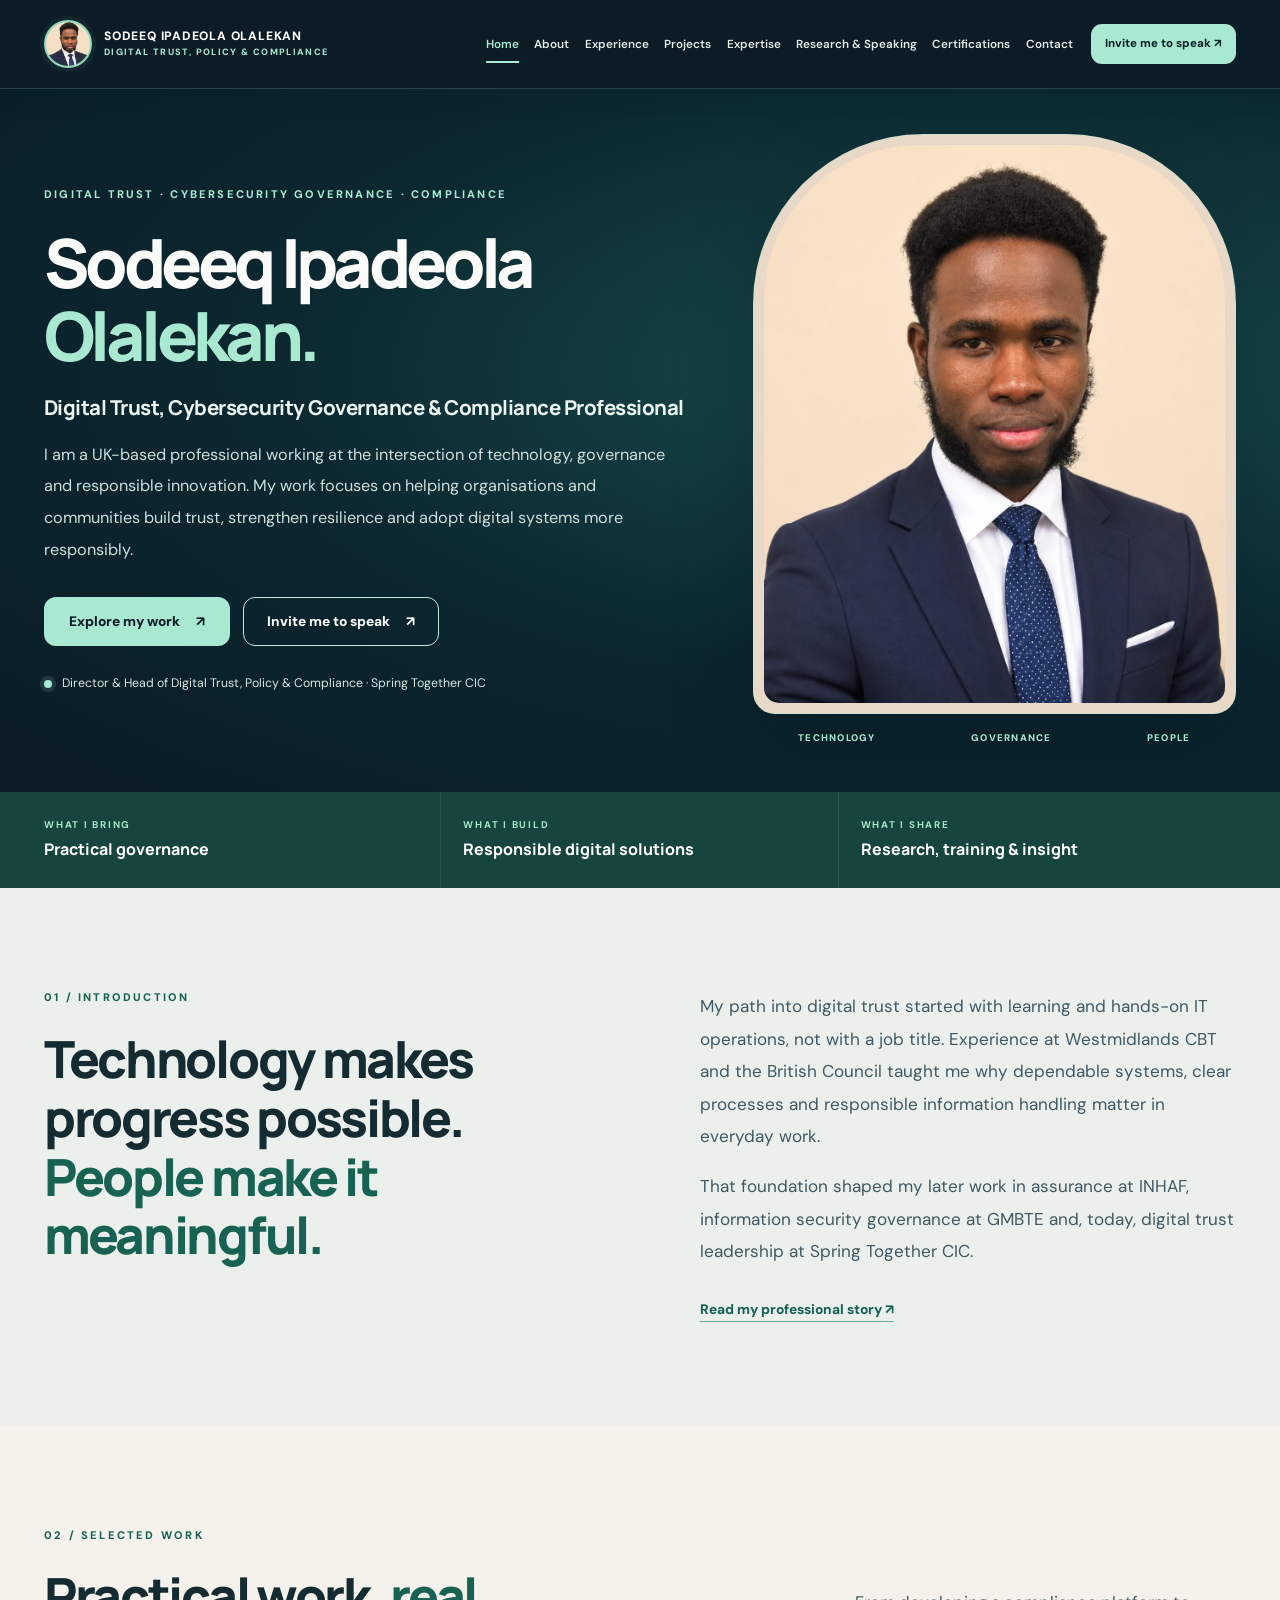
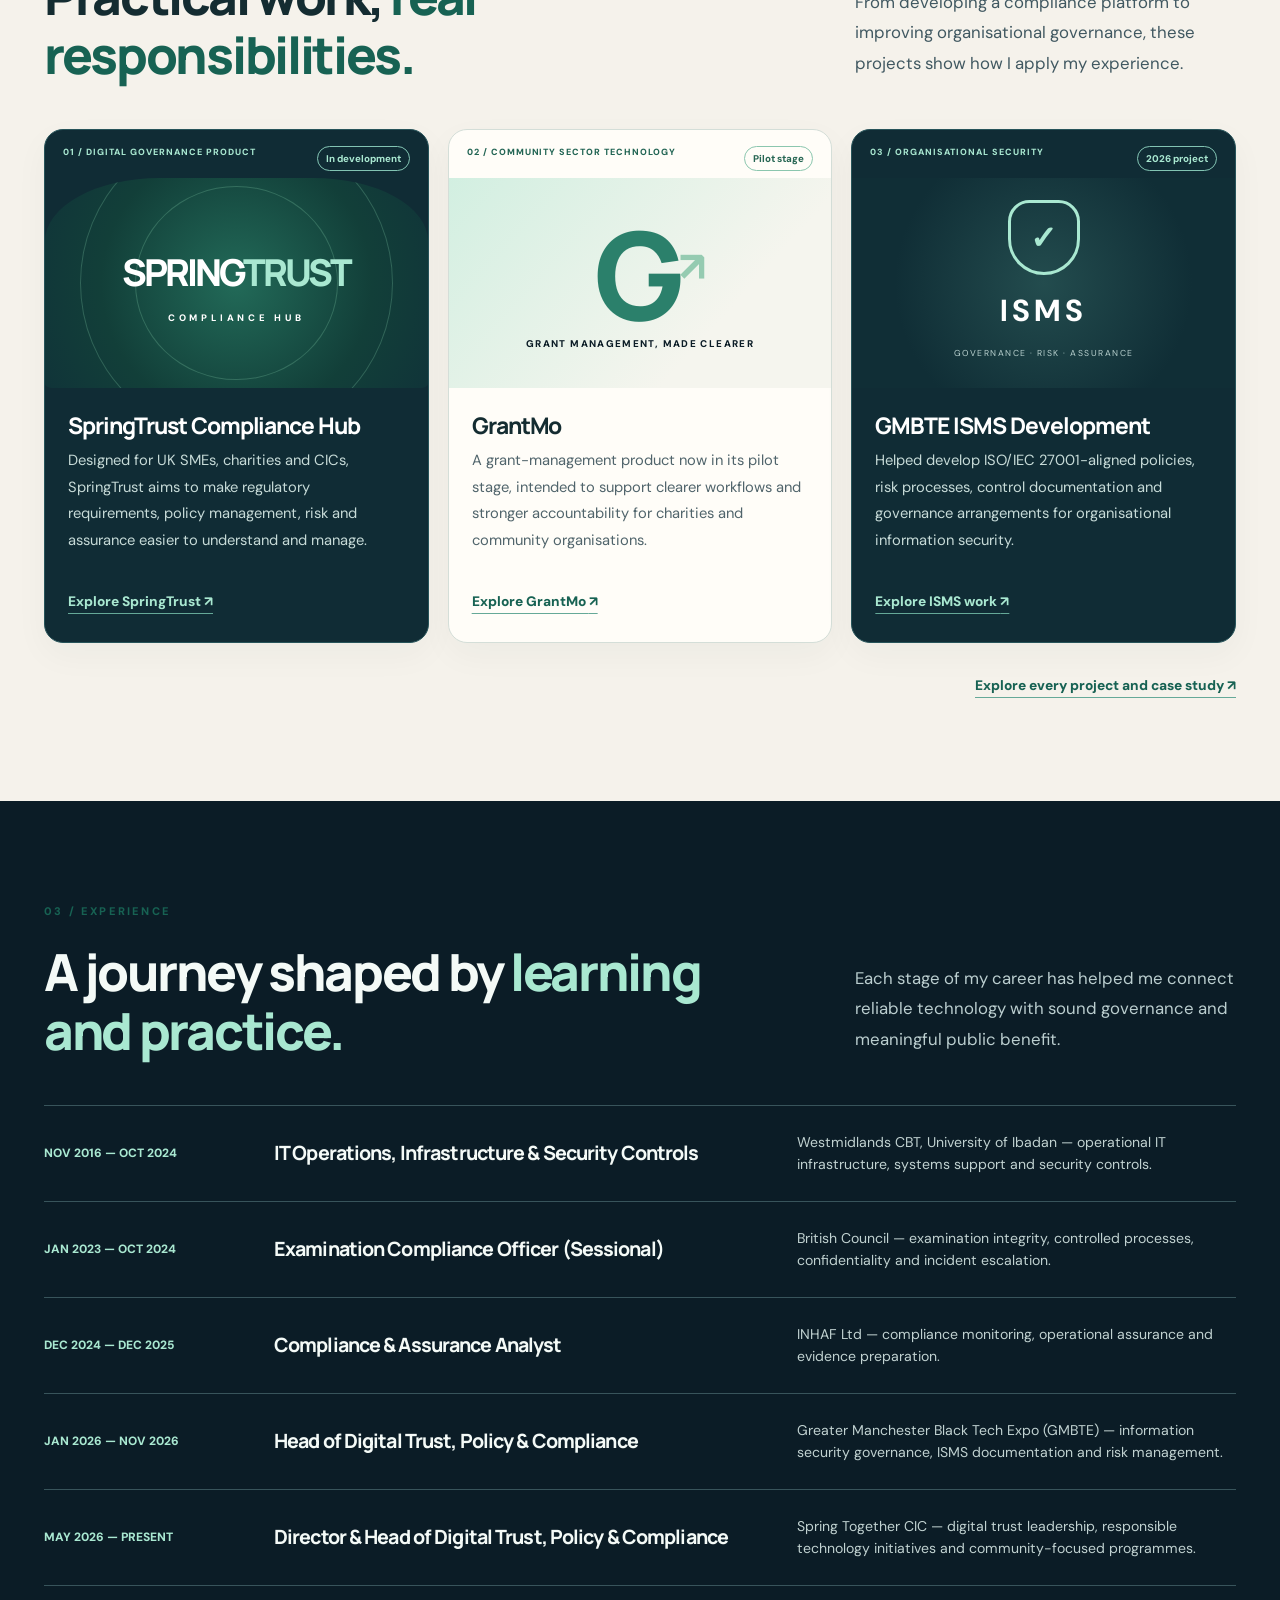
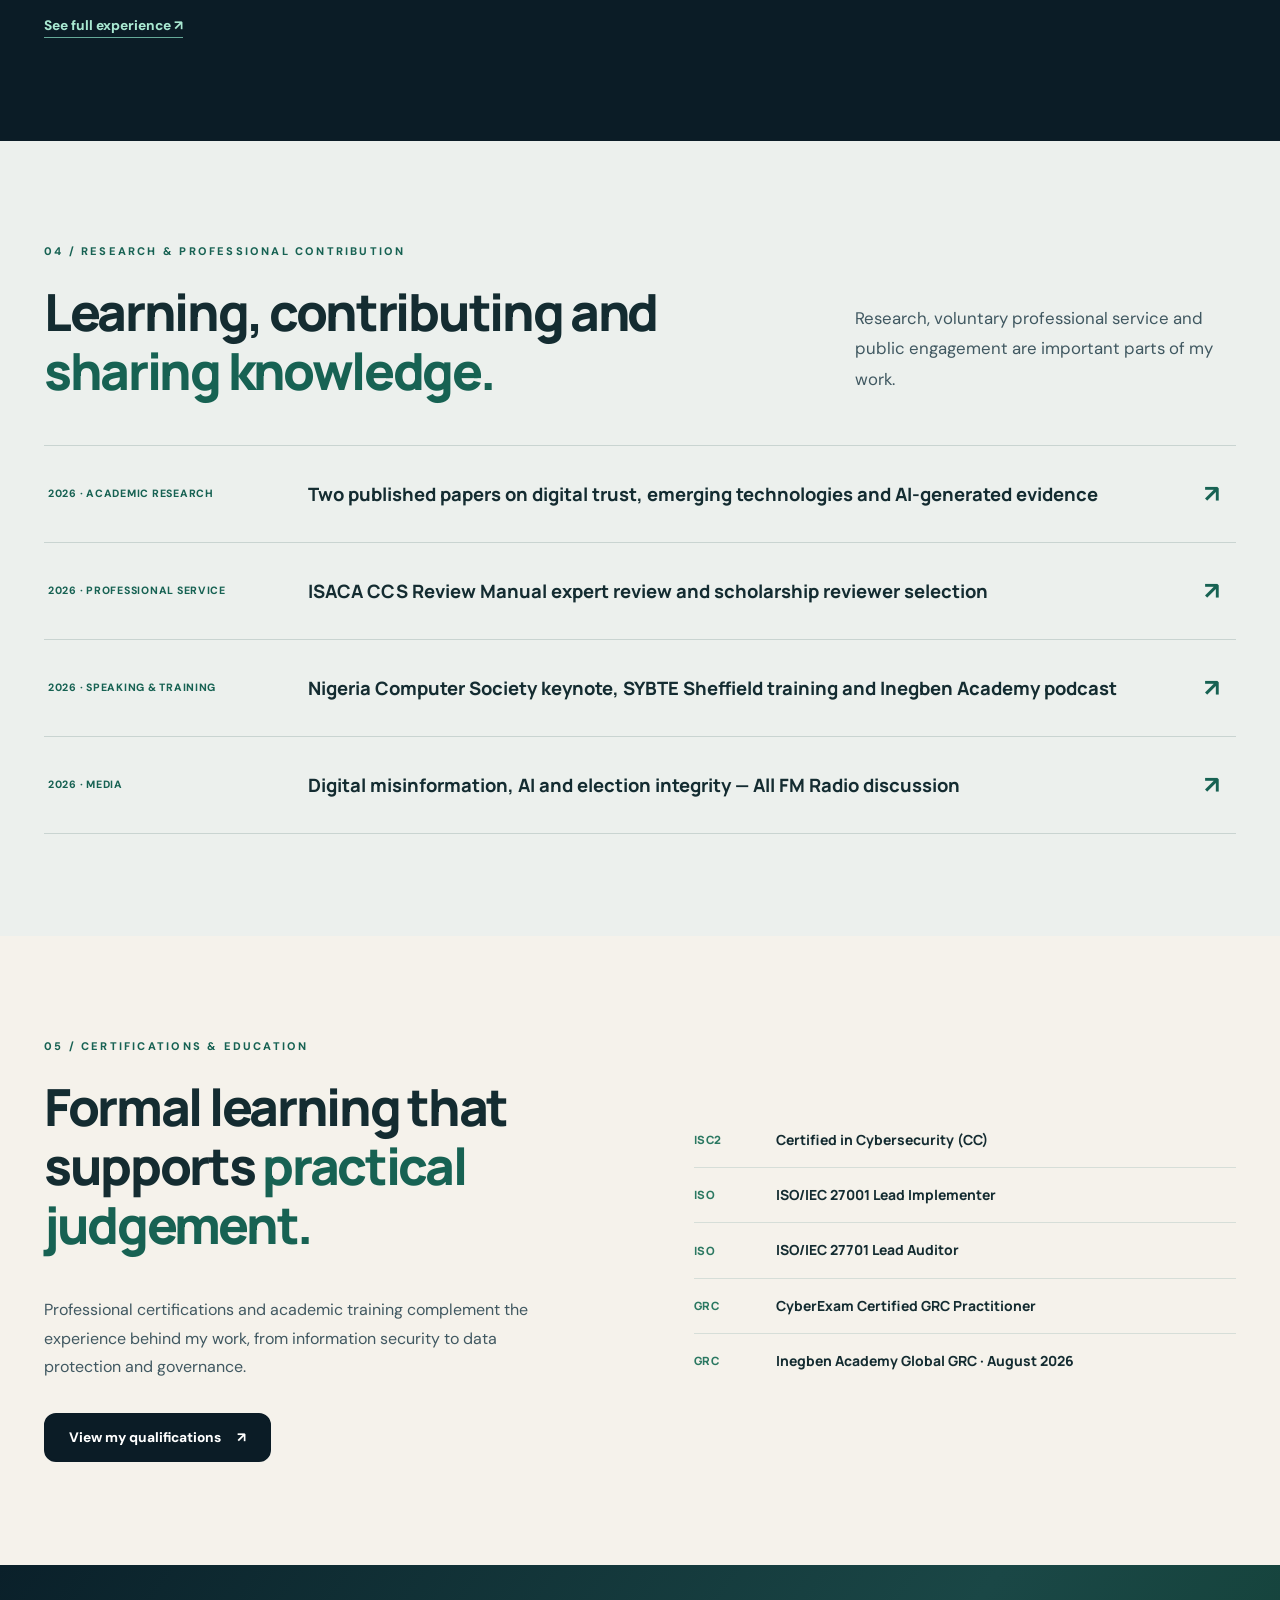
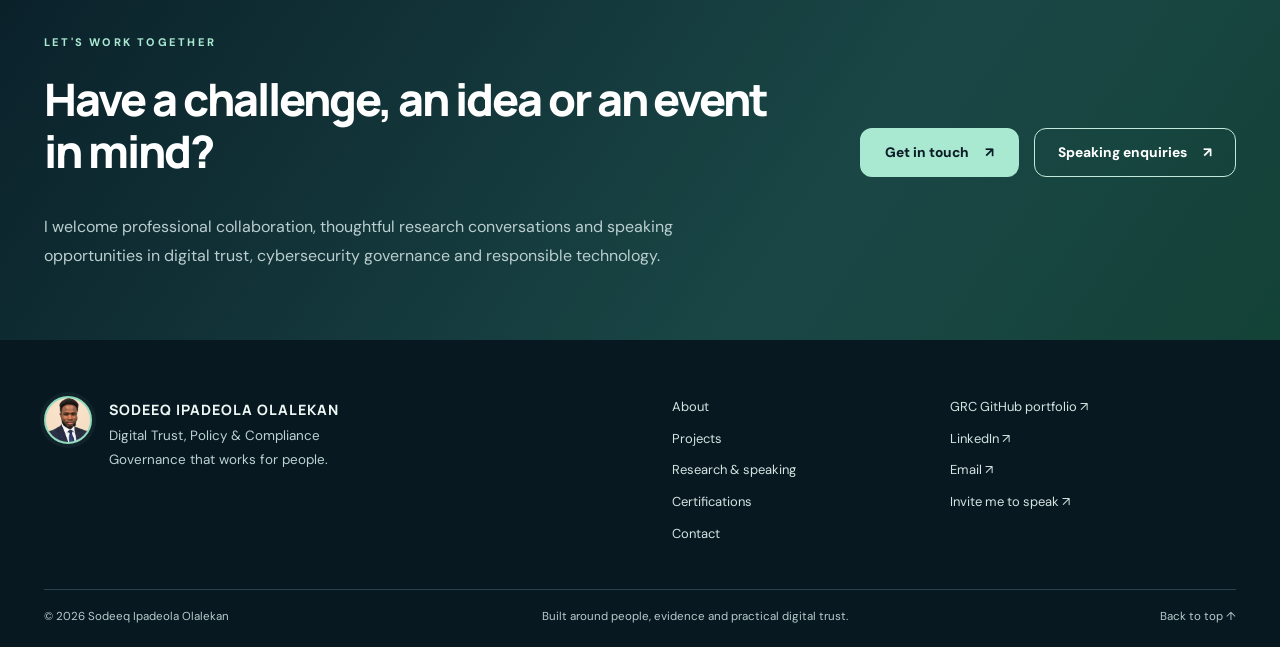
==== commit f71a060a: "redesign portfolio" ====
--- a/index.html
+++ b/index.html
@@ -3,7 +3,7 @@
 <section class="trust-strip"><div class="container trust-strip-inner"><div><span class="minor-label">WHAT I BRING</span><strong>Practical governance</strong></div><div><span class="minor-label">WHAT I BUILD</span><strong>Responsible digital solutions</strong></div><div><span class="minor-label">WHAT I SHARE</span><strong>Research, training &amp; insight</strong></div></div></section>
 <section class="section section-cream" id="introduction"><div class="container section-intro-grid"><div><span class="eyebrow">01 / INTRODUCTION</span><h2>Technology makes progress possible.<br><em>People make it meaningful.</em></h2></div><div class="intro-copy"><p>My path into digital trust started with learning and hands-on IT operations, not with a job title. Experience at Westmidlands CBT and the British Council taught me why dependable systems, clear processes and responsible information handling matter in everyday work.</p><p>That foundation shaped my later work in assurance at INHAF, information security governance at GMBTE and, today, digital trust leadership at Spring Together CIC.</p><a href="about.html" class="inline-link ">Read my professional story <span aria-hidden="true">↗</span></a></div></div></section>
 <section class="section section-ivory"><div class="container"><div class="section-head"><div><span class="eyebrow">02 / SELECTED WORK</span><h2>Practical work, <em>real responsibilities.</em></h2></div><p>From developing a compliance platform to improving organisational governance, these projects show how I apply my experience.</p></div><div class="feature-grid"><article class="feature-card feature-deep"><div class="card-top"><span>01 / DIGITAL GOVERNANCE PRODUCT</span><span class="state state-light">In development</span></div><div class="springtrust-art" aria-hidden="true"><span>SPRING<span>TRUST</span></span><small>COMPLIANCE HUB</small></div><div class="card-body"><h3>SpringTrust Compliance Hub</h3><p>Designed for UK SMEs, charities and CICs, SpringTrust aims to make regulatory requirements, policy management, risk and assurance easier to understand and manage.</p><a href="projects.html#springtrust" class="inline-link ">Explore SpringTrust <span aria-hidden="true">↗</span></a></div></article><article class="feature-card"><div class="card-top"><span>02 / COMMUNITY SECTOR TECHNOLOGY</span><span class="state">Pilot stage</span></div><div class="grant-art"><span class="grantmark">G<span>↗</span></span><small>GRANT MANAGEMENT, MADE CLEARER</small></div><div class="card-body"><h3>GrantMo</h3><p>A grant-management product now in its pilot stage, intended to support clearer workflows and stronger accountability for charities and community organisations.</p><a href="projects.html#grantmo" class="inline-link ">Explore GrantMo <span aria-hidden="true">↗</span></a></div></article><article class="feature-card feature-dark"><div class="card-top"><span>03 / ORGANISATIONAL SECURITY</span><span class="state state-light">2026 project</span></div><div class="isms-art"><div class="isms-shield">✓</div><div><strong>ISMS</strong><small>GOVERNANCE · RISK · ASSURANCE</small></div></div><div class="card-body"><h3>GMBTE ISMS Development</h3><p>Helped develop ISO/IEC 27001-aligned policies, risk processes, control documentation and governance arrangements for organisational information security.</p><a href="projects.html#gmbte-isms" class="inline-link ">Explore ISMS work <span aria-hidden="true">↗</span></a></div></article></div><div class="after-grid"><a href="projects.html" class="inline-link ">Explore every project and case study <span aria-hidden="true">↗</span></a></div></div></section>
-<section class="section section-navy"><div class="container"><div class="section-head"><div><span class="eyebrow">03 / EXPERIENCE</span><h2>A journey shaped by <em>learning and practice.</em></h2></div><p>Each stage of my career has helped me connect reliable technology with sound governance and meaningful public benefit.</p></div><div class="timeline-rows"><div><span>2016–2024</span><h3>IT operations and security controls</h3><p>Westmidlands CBT — practical experience in technical systems and operational reliability.</p></div><div><span>2023–2025</span><h3>Compliance, examinations and assurance</h3><p>British Council (sessional), followed by INHAF Ltd — process integrity, governance and review.</p></div><div><span>2026</span><h3>Information security governance</h3><p>GMBTE — information security policies, risk processes, ISMS documentation and control assurance.</p></div><div><span>2026–present</span><h3>Digital trust leadership and innovation</h3><p>Spring Together CIC — governance, digital inclusion and developing responsible digital solutions.</p></div></div><a href="experience.html" class="inline-link link-mint">See full experience <span aria-hidden="true">↗</span></a></div></section>
+<section class="section section-navy"><div class="container"><div class="section-head"><div><span class="eyebrow">03 / EXPERIENCE</span><h2>A journey shaped by <em>learning and practice.</em></h2></div><p>Each stage of my career has helped me connect reliable technology with sound governance and meaningful public benefit.</p></div><div class="timeline-rows"><div><span>NOV 2016 — OCT 2024</span><h3>IT Operations, Infrastructure &amp; Security Controls</h3><p>Westmidlands CBT, University of Ibadan — operational IT infrastructure, systems support and security controls.</p></div><div><span>JAN 2023 — OCT 2024</span><h3>Examination Compliance Officer (Sessional)</h3><p>British Council — examination integrity, controlled processes, confidentiality and incident escalation.</p></div><div><span>DEC 2024 — DEC 2025</span><h3>Compliance &amp; Assurance Analyst</h3><p>INHAF Ltd — compliance monitoring, operational assurance and evidence preparation.</p></div><div><span>JAN 2026 — NOV 2026</span><h3>Head of Digital Trust, Policy &amp; Compliance</h3><p>Greater Manchester Black Tech Expo (GMBTE) — information security governance, ISMS documentation and risk management.</p></div><div><span>MAY 2026 — PRESENT</span><h3>Director &amp; Head of Digital Trust, Policy &amp; Compliance</h3><p>Spring Together CIC — digital trust leadership, responsible technology initiatives and community-focused programmes.</p></div></div><a href="experience.html" class="inline-link link-mint">See full experience <span aria-hidden="true">↗</span></a></div></section>
 <section class="section section-cream"><div class="container"><div class="section-head"><div><span class="eyebrow">04 / RESEARCH & PROFESSIONAL CONTRIBUTION</span><h2>Learning, contributing and <em>sharing knowledge.</em></h2></div><p>Research, voluntary professional service and public engagement are important parts of my work.</p></div><div class="editorial-list"><a href="research.html#publications"><span class="editorial-meta">2026 · ACADEMIC RESEARCH</span><strong>Two published papers on digital trust, emerging technologies and AI-generated evidence</strong><b aria-hidden="true">↗</b></a><a href="research.html#service"><span class="editorial-meta">2026 · PROFESSIONAL SERVICE</span><strong>ISACA CCS Review Manual expert review and scholarship reviewer selection</strong><b aria-hidden="true">↗</b></a><a href="research.html#speaking"><span class="editorial-meta">2026 · SPEAKING &amp; TRAINING</span><strong>Nigeria Computer Society keynote, SYBTE Sheffield training and Inegben Academy podcast</strong><b aria-hidden="true">↗</b></a><a href="research.html#media"><span class="editorial-meta">2026 · MEDIA</span><strong>Digital misinformation, AI and election integrity — All FM Radio discussion</strong><b aria-hidden="true">↗</b></a></div></div></section>
 <section class="section section-ivory"><div class="container cert-band"><div><span class="eyebrow">05 / CERTIFICATIONS &amp; EDUCATION</span><h2>Formal learning that supports <em>practical judgement.</em></h2><p>Professional certifications and academic training complement the experience behind my work, from information security to data protection and governance.</p><a class="btn btn-dark" href="certifications.html">View my qualifications<span aria-hidden="true">↗</span></a></div><div class="cert-mini"><div><span>ISC2</span><strong>Certified in Cybersecurity (CC)</strong></div><div><span>ISO</span><strong>ISO/IEC 27001 Lead Implementer</strong></div><div><span>ISO</span><strong>ISO/IEC 27701 Lead Auditor</strong></div><div><span>GRC</span><strong>CyberExam Certified GRC Practitioner</strong></div><div><span>GRC</span><strong>Inegben Academy Global GRC · August 2026</strong></div></div></div></section>
 <section class="cta-wide"><div class="container cta-inner"><div><span class="eyebrow eyebrow-mint">LET'S WORK TOGETHER</span><h2>Have a challenge, an idea or an event in mind?</h2><p>I welcome professional collaboration, thoughtful research conversations and speaking opportunities in digital trust, cybersecurity governance and responsible technology.</p></div><div class="cta-actions"><a class="btn btn-primary" href="contact.html">Get in touch<span aria-hidden="true">↗</span></a><a class="btn btn-outline" href="speaking.html">Speaking enquiries<span aria-hidden="true">↗</span></a></div></div></section>
--- a/styles/redesign.css
+++ b/styles/redesign.css
@@ -7,7 +7,7 @@
 /* Home intro */
 .hero{background:radial-gradient(ellipse at 78% 40%,#1a5050 0%,#0b2730 52%,var(--navy) 95%);color:#fbfcfa;overflow:hidden}.hero-layout{display:grid;grid-template-columns:minmax(0,1.12fr) minmax(330px,.84fr);gap:clamp(35px,5vw,88px);align-items:center;min-height:650px;padding-top:45px;padding-bottom:45px}.hero-intro{padding:28px 0}.hero-intro h1{margin:12px 0 19px;font-size:clamp(3.25rem,5.3vw,5.25rem);max-width:690px;line-height:1.085;letter-spacing:-.068em}.hero-intro h1 span{color:var(--mint)}.hero-intro h2{font-size:clamp(1.1rem,1.6vw,1.46rem);letter-spacing:-.025em;color:#ecf6f1;line-height:1.55;font-weight:750;max-width:660px;margin-bottom:15px}.hero-intro>p{color:#cededb;font-size:1.015rem;max-width:640px;line-height:1.95}.hero-note{color:#d8e7e1;font-size:.77rem;line-height:1.55;display:flex;align-items:center;gap:10px;margin-top:28px}.status-dot{width:8px;height:8px;border-radius:50%;background:var(--mint);flex-shrink:0;box-shadow:0 0 0 4px #a9e8d121}.hero-image{position:relative;align-self:stretch;display:flex;flex-direction:column;justify-content:center}.hero-frame{aspect-ratio:4/4.8;background:#e8d8c8;padding:10px;border:1px solid #b5e6d075;border-radius:170px 170px 22px 22px;overflow:hidden;box-shadow:0 24px 80px #04101955;max-height:600px}.hero-frame img{width:100%;height:100%;object-fit:cover;object-position:50% 16%;border-radius:155px 155px 15px 15px}.portrait-caption{display:flex;justify-content:space-around;gap:14px;margin:16px 5px 0;color:var(--mint);font-size:.6rem;letter-spacing:.13em;font-weight:800}.trust-strip{background:#16443f;color:#fff}.trust-strip-inner{display:grid;grid-template-columns:repeat(3,1fr)}.trust-strip-inner>div{padding:24px 22px;border-right:1px solid #517c724e}.trust-strip-inner>div:first-child{padding-left:0}.trust-strip-inner>div:last-child{border-right:0}.minor-label{display:block;font-size:.61rem;letter-spacing:.18em;font-weight:750;color:#a5e5ca;margin-bottom:2px}.trust-strip-inner strong{font-size:1rem;font-family:var(--font-head)}.section-intro-grid{display:grid;grid-template-columns:1fr 1fr;gap:10%;align-items:start}.section-intro-grid h2{max-width:650px}.intro-copy>p{font-size:1.07rem;color:var(--copy);line-height:1.9}.intro-copy>.inline-link{margin-top:12px}
 /* Cards */
-.feature-grid{display:grid;grid-template-columns:repeat(3,minmax(0,1fr));gap:19px}.feature-card{display:flex;flex-direction:column;overflow:hidden;border:1px solid #d4ded8;border-radius:19px;background:#fffdf8;box-shadow:0 12px 34px #1534360a}.feature-card.feature-deep,.feature-card.feature-dark{background:var(--navy2);border-color:#27545a;color:#fff}.card-top{min-height:48px;padding:16px 18px 0;display:flex;justify-content:space-between;gap:8px;align-items:start;font-weight:800;color:#216453;font-size:.56rem;letter-spacing:.11em;line-height:1.55}.feature-deep .card-top,.feature-dark .card-top{color:var(--mint)}.state{padding:4px 8px;border:1px solid #8bc6ae;color:#276653;border-radius:30px;white-space:nowrap;font-size:.61rem;letter-spacing:0;font-weight:800}.state-light{border-color:#82c4b3;color:var(--mint)}.springtrust-art,.grant-art,.isms-art{height:210px;display:flex;align-items:center;justify-content:center;position:relative;overflow:hidden;flex-direction:column}.springtrust-art{background:radial-gradient(circle at center,#226a58,#123f39 62%,#103439);border-radius:30% 30% 2% 2%}.springtrust-art::before,.springtrust-art::after{content:"";border:1px solid #7dc4a24a;border-radius:50%;position:absolute;inset:8px 90px}.springtrust-art::after{inset:-52px 35px}.springtrust-art>span{font-size:clamp(1.5rem,2.9vw,2.7rem);font-family:var(--font-head);font-weight:850;letter-spacing:-.08em;z-index:1}.springtrust-art>span span{color:var(--mint)}.springtrust-art small{z-index:1;letter-spacing:.4em;font-size:.59rem;font-weight:800;margin-top:5px}.grant-art{background:linear-gradient(132deg,#d2efe1,#f5f5ee 70%);color:var(--navy)}.grantmark{font-family:var(--font-head);font-size:7.6rem;line-height:1;font-weight:850;letter-spacing:-.1em;color:#2b806b}.grantmark span{font-size:2.6rem;position:relative;left:8px;top:-39px;color:#95cbb1}.grant-art small{font-size:.61rem;letter-spacing:.14em;font-weight:800}.isms-art{background:radial-gradient(circle at center,#234c4e,#102e36 68%);gap:9px}.isms-shield{border:3px solid var(--mint);border-radius:22px 22px 37px 37px;font-size:2rem;font-weight:800;display:flex;align-items:center;justify-content:center;color:var(--mint);width:72px;height:75px}.isms-art strong{font-size:1.9rem;letter-spacing:.14em;display:block;text-align:center}.isms-art small{font-size:.54rem;letter-spacing:.17em;color:#b9d1cf}.card-body{padding:25px 23px 29px;display:flex;flex:1;flex-direction:column;gap:6px}.card-body h3{font-size:1.43rem;letter-spacing:-.045em;margin-bottom:2px}.card-body p{color:#50646b;font-size:.92rem;line-height:1.8}.feature-deep .card-body p,.feature-dark .card-body p{color:#c7dbd8}.card-body .inline-link{margin-top:auto;padding-top:15px}.feature-deep .inline-link,.feature-dark .inline-link{color:var(--mint)}.after-grid{text-align:right;margin-top:28px}.timeline-rows{margin-bottom:25px}.timeline-rows>div{display:grid;grid-template-columns:155px 1fr minmax(210px,.9fr);gap:35px;align-items:center;padding:25px 0;border-top:1px solid #38545b}.timeline-rows>div:last-child{border-bottom:1px solid #38545b}.timeline-rows span{color:var(--mint);font-size:.75rem;font-weight:800}.timeline-rows h3{font-size:1.23rem;margin:0}.timeline-rows p{color:#c1d2d1;font-size:.88rem;margin:0;line-height:1.6}.editorial-list>a{border-top:1px solid #c9d4d1;display:grid;grid-template-columns:230px 1fr 28px;gap:30px;align-items:center;padding:27px 4px;transition:padding .2s}.editorial-list>a:last-child{border-bottom:1px solid #c9d4d1}.editorial-list>a:hover{padding-left:14px;background:#ffffff78}.editorial-meta{font-size:.66rem;letter-spacing:.07em;font-weight:800;color:var(--mint-darker)}.editorial-list strong{font-size:1.15rem;line-height:1.45;font-family:var(--font-head)}.editorial-list b{font-size:1.5rem;color:var(--mint-darker)}.cert-band{display:grid;grid-template-columns:1fr 1fr;align-items:center;gap:9%}.cert-band h2{max-width:570px}.cert-band p{color:var(--copy);max-width:520px}.cert-band .btn{margin-top:16px}.cert-mini>div{display:flex;align-items:center;gap:17px;padding:15px 0;border-bottom:1px solid #d6ded8;font-family:var(--font-head);font-size:.87rem}.cert-mini>div:last-child{border-bottom:0}.cert-mini span{width:65px;flex-shrink:0;color:#2b7861;font-size:.71rem;font-weight:800;letter-spacing:.05em}.cta-wide{background:linear-gradient(125deg,#0a202a,#1a4746 65%,#134237);color:#fff;padding:70px 0}.cta-inner{display:flex;justify-content:space-between;align-items:center;gap:50px}.cta-inner h2{max-width:760px;font-size:clamp(2rem,3.5vw,3.1rem)}.cta-inner p{max-width:730px;margin-bottom:0}.cta-actions{display:flex;flex-wrap:wrap;gap:15px;justify-content:flex-end;min-width:200px}
+.feature-grid{display:grid;grid-template-columns:repeat(3,minmax(0,1fr));gap:19px}.feature-card{display:flex;flex-direction:column;overflow:hidden;border:1px solid #d4ded8;border-radius:19px;background:#fffdf8;box-shadow:0 12px 34px #1534360a}.feature-card.feature-deep,.feature-card.feature-dark{background:var(--navy2);border-color:#27545a;color:#fff}.card-top{min-height:48px;padding:16px 18px 0;display:flex;justify-content:space-between;gap:8px;align-items:start;font-weight:800;color:#216453;font-size:.56rem;letter-spacing:.11em;line-height:1.55}.feature-deep .card-top,.feature-dark .card-top{color:var(--mint)}.state{padding:4px 8px;border:1px solid #8bc6ae;color:#276653;border-radius:30px;white-space:nowrap;font-size:.61rem;letter-spacing:0;font-weight:800}.state-light{border-color:#82c4b3;color:var(--mint)}.springtrust-art,.grant-art,.isms-art{height:210px;display:flex;align-items:center;justify-content:center;position:relative;overflow:hidden;flex-direction:column}.springtrust-art{background:radial-gradient(circle at center,#226a58,#123f39 62%,#103439);border-radius:30% 30% 2% 2%}.springtrust-art::before,.springtrust-art::after{content:"";border:1px solid #7dc4a24a;border-radius:50%;position:absolute;inset:8px 90px}.springtrust-art::after{inset:-52px 35px}.springtrust-art>span{font-size:clamp(1.5rem,2.9vw,2.7rem);font-family:var(--font-head);font-weight:850;letter-spacing:-.08em;z-index:1}.springtrust-art>span span{color:var(--mint)}.springtrust-art small{z-index:1;letter-spacing:.4em;font-size:.59rem;font-weight:800;margin-top:5px}.grant-art{background:linear-gradient(132deg,#d2efe1,#f5f5ee 70%);color:var(--navy)}.grantmark{font-family:var(--font-head);font-size:7.6rem;line-height:1;font-weight:850;letter-spacing:-.1em;color:#2b806b}.grantmark span{font-size:2.6rem;position:relative;left:8px;top:-39px;color:#95cbb1}.grant-art small{font-size:.61rem;letter-spacing:.14em;font-weight:800}.isms-art{background:radial-gradient(circle at center,#234c4e,#102e36 68%);gap:9px}.isms-shield{border:3px solid var(--mint);border-radius:22px 22px 37px 37px;font-size:2rem;font-weight:800;display:flex;align-items:center;justify-content:center;color:var(--mint);width:72px;height:75px}.isms-art strong{font-size:1.9rem;letter-spacing:.14em;display:block;text-align:center}.isms-art small{font-size:.54rem;letter-spacing:.17em;color:#b9d1cf}.card-body{padding:25px 23px 29px;display:flex;flex:1;flex-direction:column;gap:6px}.card-body h3{font-size:1.43rem;letter-spacing:-.045em;margin-bottom:2px}.card-body p{color:#50646b;font-size:.92rem;line-height:1.8}.feature-deep .card-body p,.feature-dark .card-body p{color:#c7dbd8}.card-body .inline-link{margin-top:auto;padding-top:15px}.feature-deep .inline-link,.feature-dark .inline-link{color:var(--mint)}.after-grid{text-align:right;margin-top:28px}.timeline-rows{margin-bottom:25px}.timeline-rows>div{display:grid;grid-template-columns:195px minmax(230px,1fr) minmax(220px,.9fr);gap:35px;align-items:center;padding:25px 0;border-top:1px solid #38545b}.timeline-rows>div:last-child{border-bottom:1px solid #38545b}.timeline-rows span{color:var(--mint);font-size:.75rem;font-weight:800}.timeline-rows h3{font-size:1.23rem;margin:0}.timeline-rows p{color:#c1d2d1;font-size:.88rem;margin:0;line-height:1.6}.editorial-list>a{border-top:1px solid #c9d4d1;display:grid;grid-template-columns:230px 1fr 28px;gap:30px;align-items:center;padding:27px 4px;transition:padding .2s}.editorial-list>a:last-child{border-bottom:1px solid #c9d4d1}.editorial-list>a:hover{padding-left:14px;background:#ffffff78}.editorial-meta{font-size:.66rem;letter-spacing:.07em;font-weight:800;color:var(--mint-darker)}.editorial-list strong{font-size:1.15rem;line-height:1.45;font-family:var(--font-head)}.editorial-list b{font-size:1.5rem;color:var(--mint-darker)}.cert-band{display:grid;grid-template-columns:1fr 1fr;align-items:center;gap:9%}.cert-band h2{max-width:570px}.cert-band p{color:var(--copy);max-width:520px}.cert-band .btn{margin-top:16px}.cert-mini>div{display:flex;align-items:center;gap:17px;padding:15px 0;border-bottom:1px solid #d6ded8;font-family:var(--font-head);font-size:.87rem}.cert-mini>div:last-child{border-bottom:0}.cert-mini span{width:65px;flex-shrink:0;color:#2b7861;font-size:.71rem;font-weight:800;letter-spacing:.05em}.cta-wide{background:linear-gradient(125deg,#0a202a,#1a4746 65%,#134237);color:#fff;padding:70px 0}.cta-inner{display:flex;justify-content:space-between;align-items:center;gap:50px}.cta-inner h2{max-width:760px;font-size:clamp(2rem,3.5vw,3.1rem)}.cta-inner p{max-width:730px;margin-bottom:0}.cta-actions{display:flex;flex-wrap:wrap;gap:15px;justify-content:flex-end;min-width:200px}
 /* Shared page heroes */
 .page-hero{background:radial-gradient(circle at 80% 50%,#19484a,#102d37 58%,#0b1c26);color:#fff;overflow:hidden}.page-hero-split{display:grid;grid-template-columns:minmax(0,1.4fr) minmax(250px,.7fr);align-items:center;gap:8%;min-height:470px}.page-hero-split>div:first-child{padding:75px 0}.page-hero h1{max-width:950px;font-size:clamp(2.7rem,5.4vw,5rem);line-height:1.1;margin-bottom:22px}.page-hero .page-lead{max-width:710px;color:#d0dfdf;font-size:1.06rem;line-height:1.9}.page-photo{height:480px;align-self:end;border-radius:150px 150px 0 0;overflow:hidden;border:1px solid #7fc2a86b;border-bottom:0;background:#e7d7c7;box-shadow:0 0 70px #0512165c}.page-photo img{height:100%;width:100%;object-fit:cover;object-position:center 15%}.page-hero.compact{padding:92px 0 85px}.page-hero.compact h1{max-width:1030px}.page-lead.narrow{max-width:740px}.contact-photo{height:440px}
 /* About */
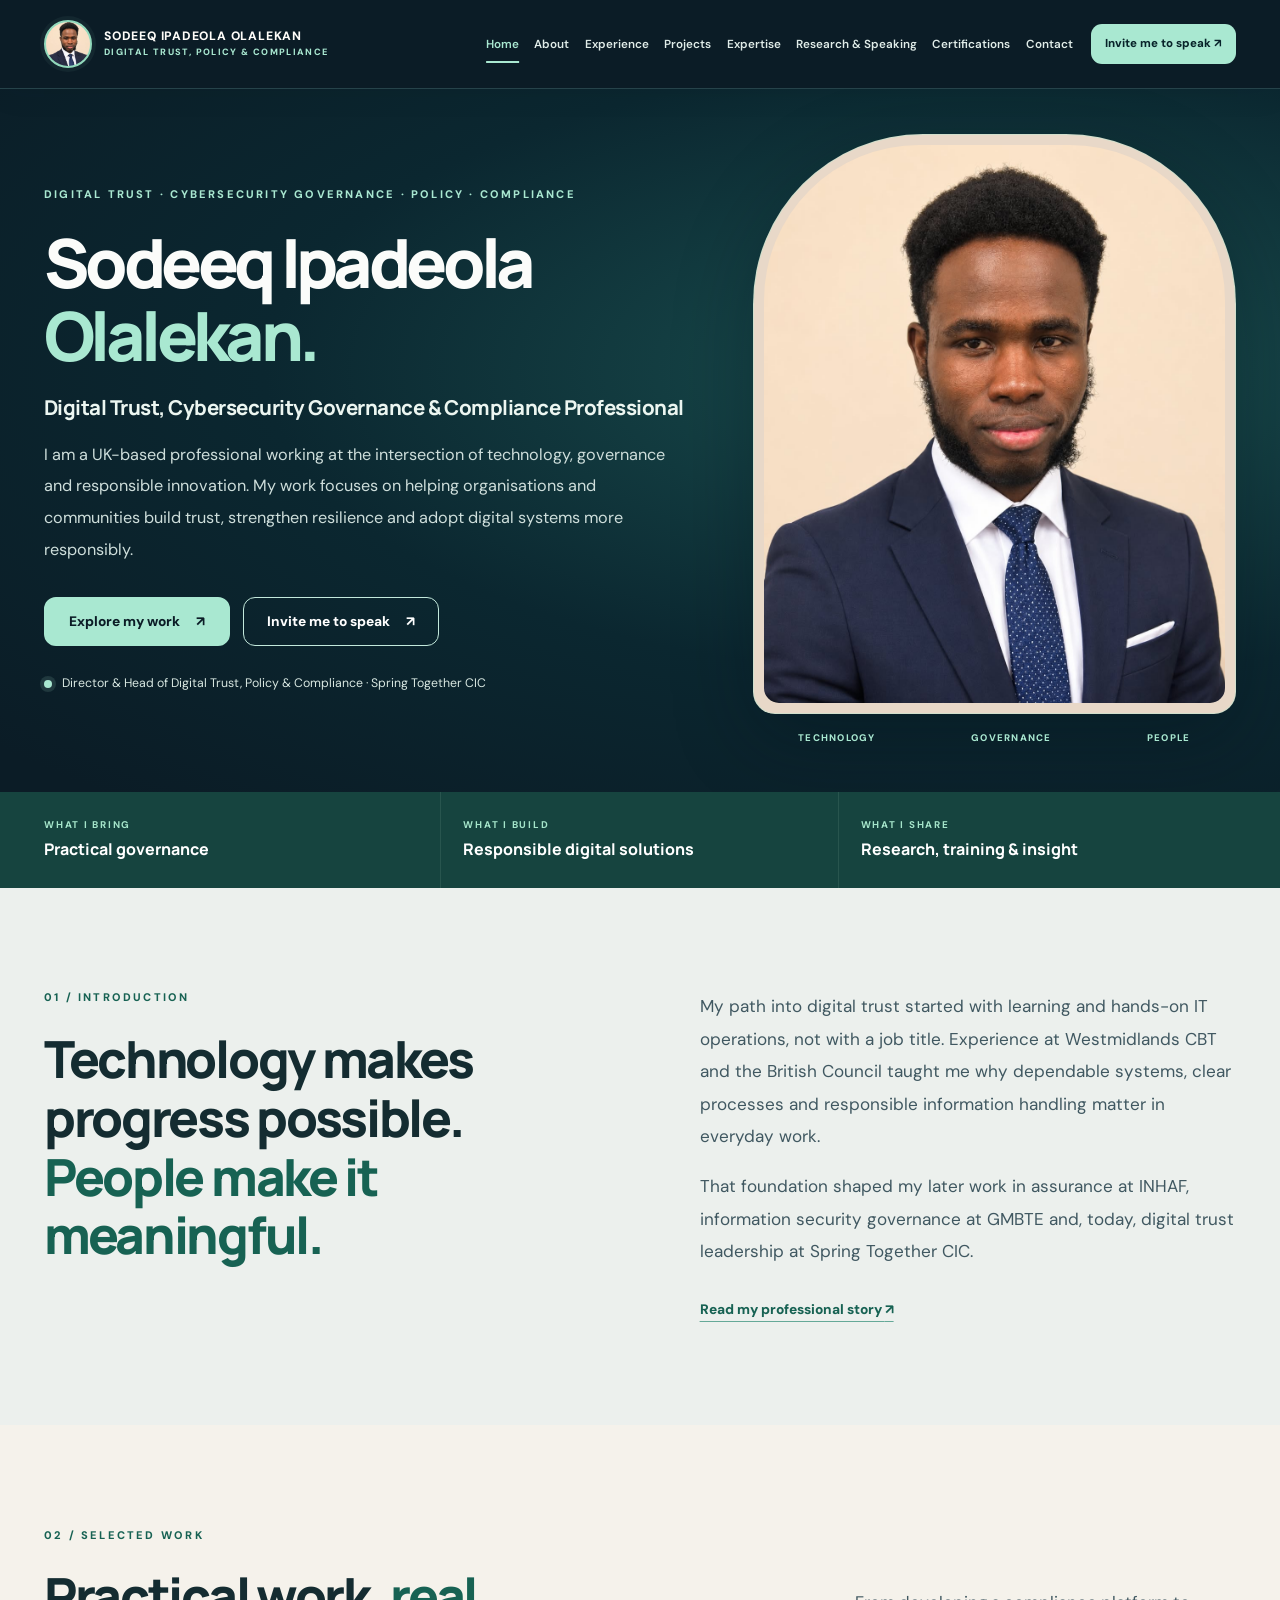
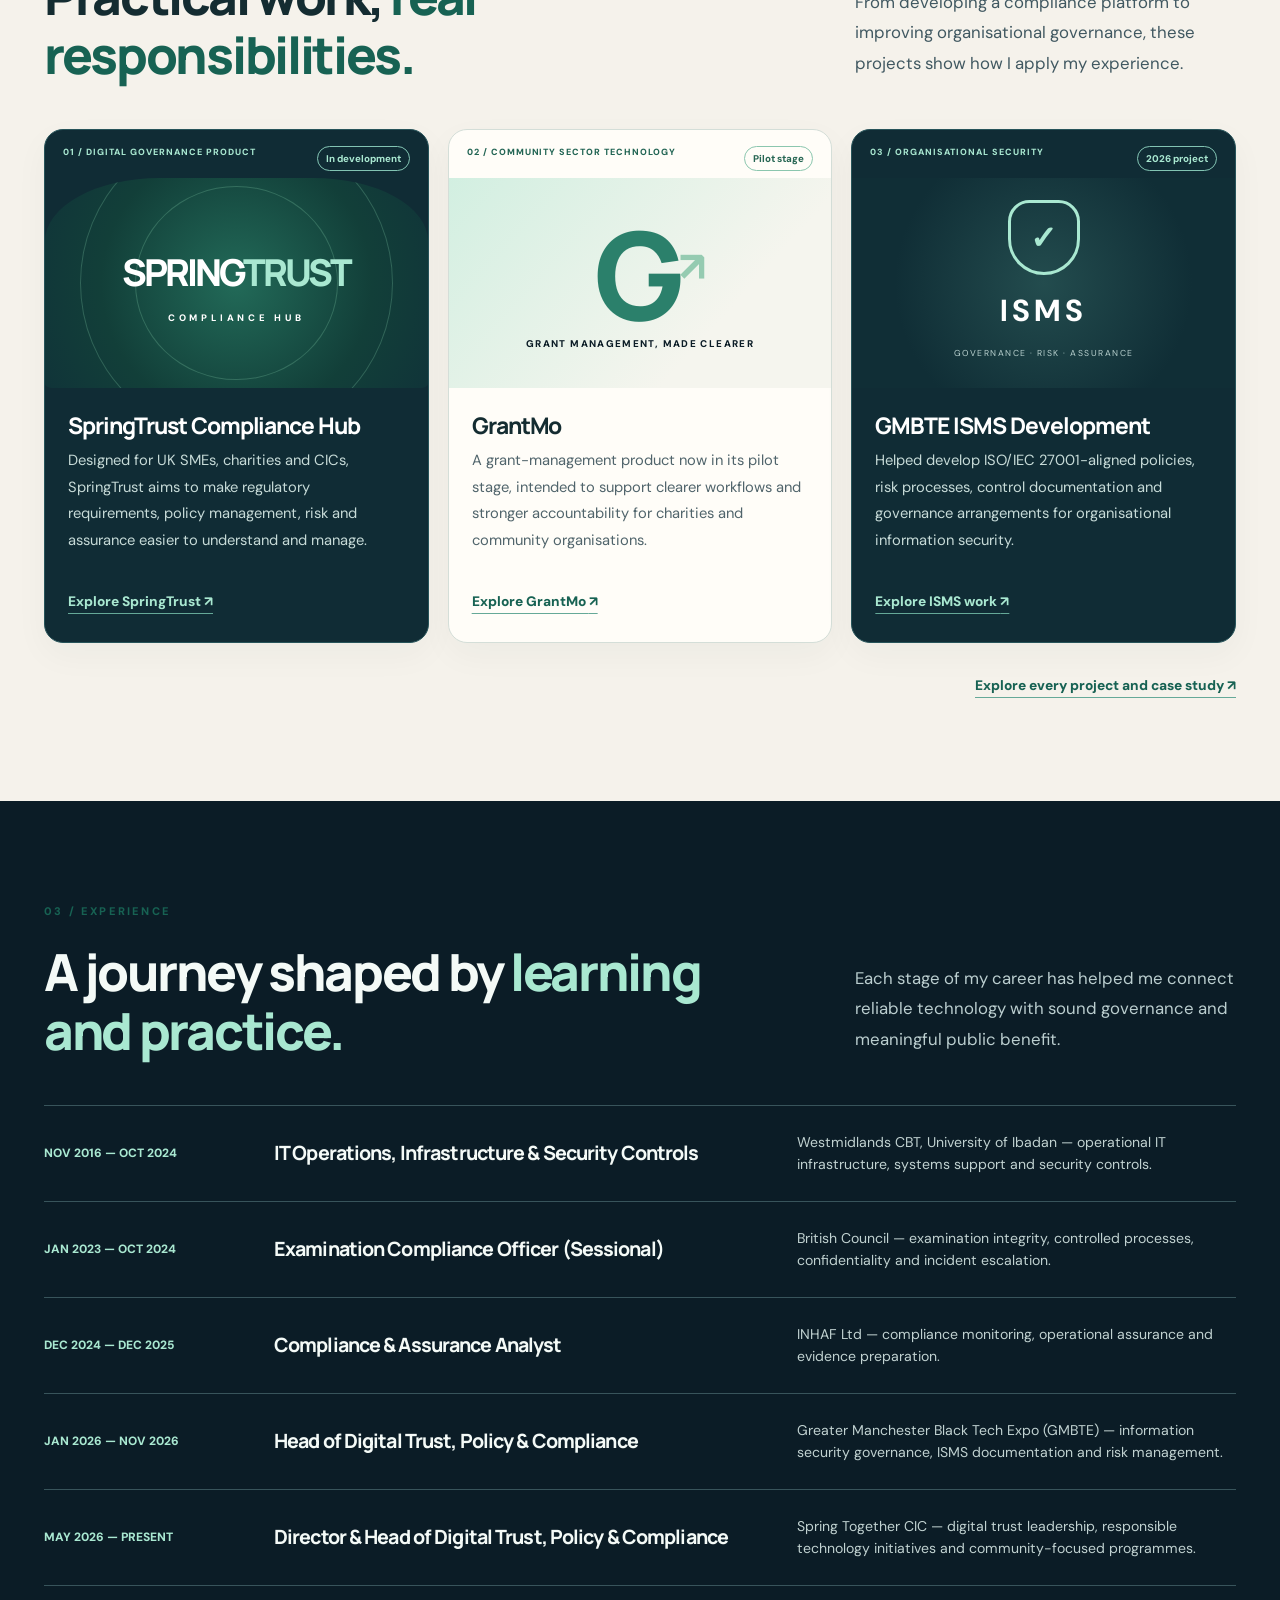
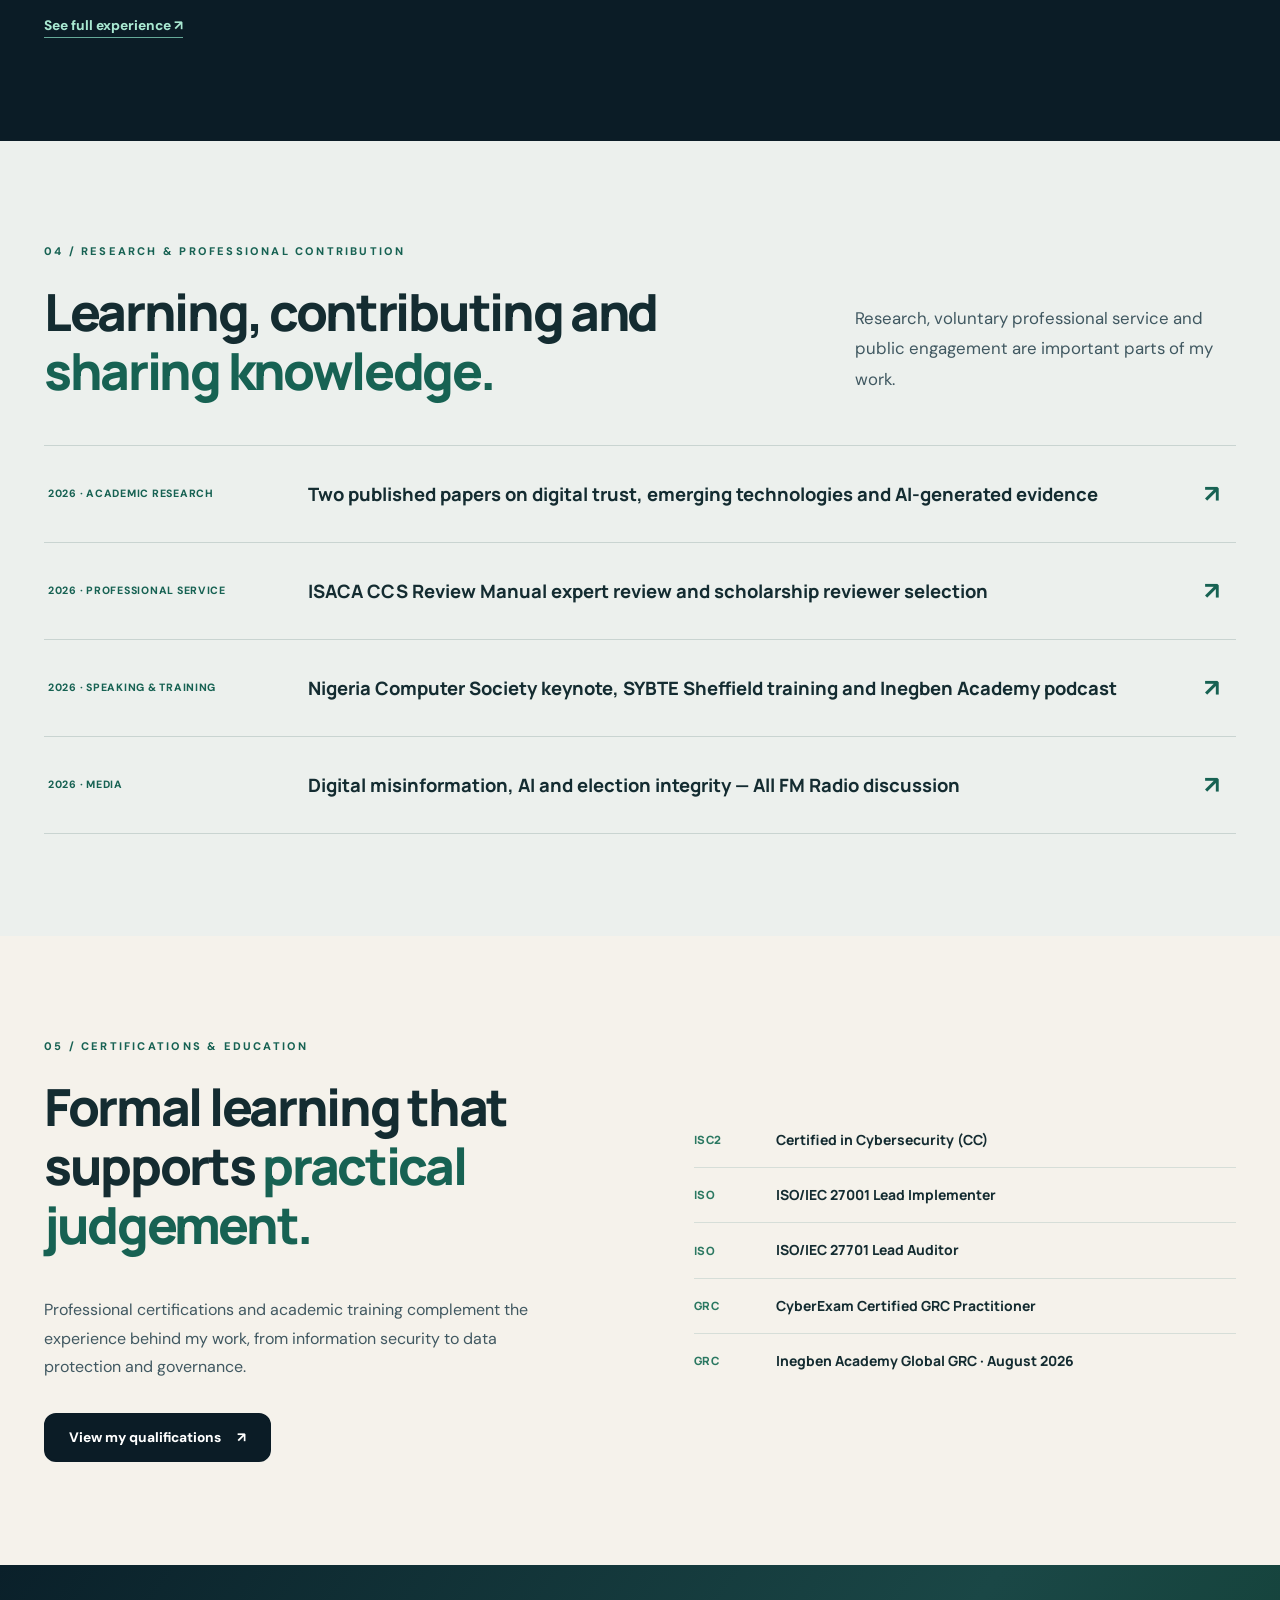
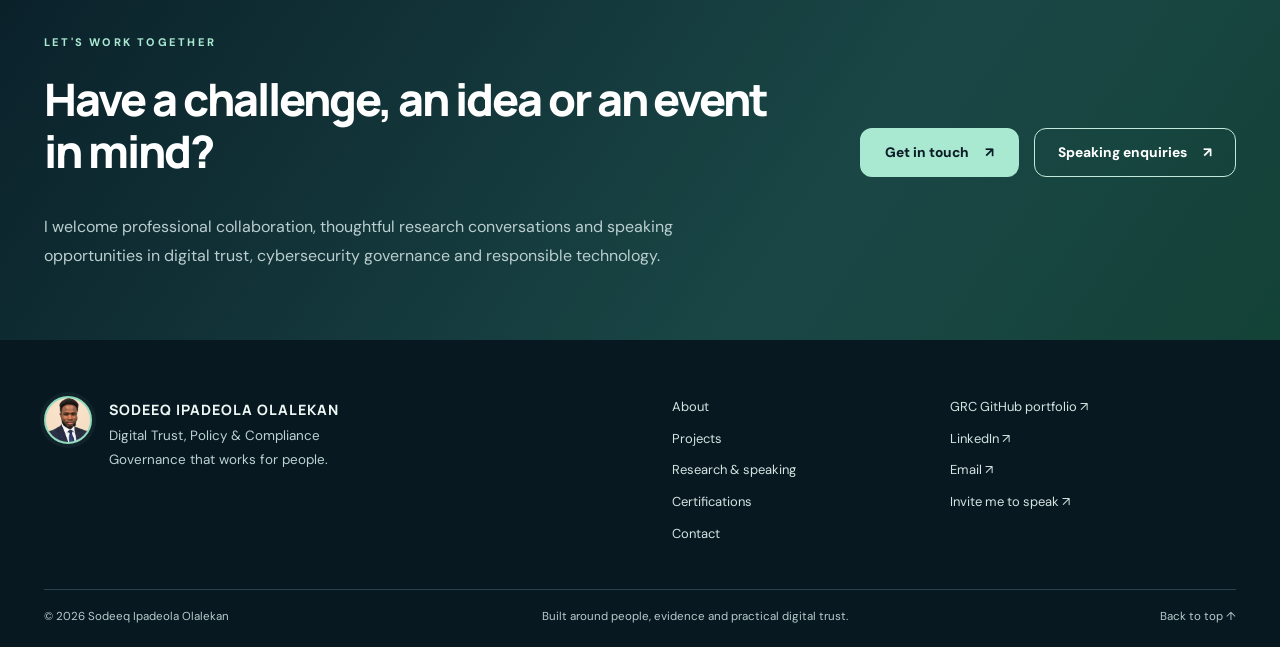
==== commit d4091c13: "Revise hero section for clarity and focus on policy Updated hero section to include policy in the ti" ====
--- a/index.html
+++ b/index.html
@@ -1,5 +1,5 @@
 <!DOCTYPE html><html lang="en"><head><meta charset="utf-8"><meta name="viewport" content="width=device-width, initial-scale=1"><meta name="theme-color" content="#0b1c26"><meta name="description" content="Professional portfolio of Sodeeq Ipadeola Olalekan: digital trust, cybersecurity governance, compliance, SpringTrust, GrantMo, research and professional contributions."><meta property="og:type" content="website"><meta property="og:title" content="Sodeeq Ipadeola Olalekan | Digital Trust, Policy &amp; Compliance"><meta property="og:description" content="Professional portfolio of Sodeeq Ipadeola Olalekan: digital trust, cybersecurity governance, compliance, SpringTrust, GrantMo, research and professional contributions."><meta property="og:image" content="https://olalekancybersoldiergrc.netlify.app/images/hero_profile.jpeg"><meta name="color-scheme" content="light dark"><title>Sodeeq Ipadeola Olalekan | Digital Trust, Policy &amp; Compliance</title><link rel="icon" type="image/svg+xml" href="assets/favicon.svg"><link rel="preconnect" href="https://fonts.googleapis.com"><link rel="preconnect" href="https://fonts.gstatic.com" crossorigin><link href="https://fonts.googleapis.com/css2?family=DM+Sans:wght@400;500;600;700&family=Manrope:wght@400;500;600;700;800&display=swap" rel="stylesheet"><link rel="stylesheet" href="styles/redesign.css"><script src="js/redesign.js" defer></script></head><body><a class="skip-link" href="#main">Skip to content</a><header class="site-header" id="top"><div class="container nav-inner"><a class="brand" href="index.html" aria-label="Sodeeq Ipadeola Olalekan — homepage"><img src="images/hero_profile.jpeg" alt="" width="50" height="50"><span><strong>SODEEQ IPADEOLA OLALEKAN</strong><small>DIGITAL TRUST, POLICY &amp; COMPLIANCE</small></span></a><button class="menu-toggle" aria-controls="site-nav" aria-expanded="false" type="button" aria-label="Open menu"><span></span><span></span><span></span></button><nav class="nav-links" id="site-nav" aria-label="Main navigation"><a href="index.html" aria-current="page">Home</a><a href="about.html" >About</a><a href="experience.html" >Experience</a><a href="projects.html" >Projects</a><a href="core-competencies.html" >Expertise</a><a href="research.html" >Research & Speaking</a><a href="certifications.html" >Certifications</a><a href="contact.html" >Contact</a><a class="nav-speak" href="speaking.html">Invite me to speak <span aria-hidden="true">↗</span></a></nav></div></header><main id="main">
-<section class="hero"><div class="container hero-layout"><div class="hero-intro"><span class="eyebrow eyebrow-mint">DIGITAL TRUST · CYBERSECURITY GOVERNANCE · COMPLIANCE</span><h1>Sodeeq Ipadeola <span>Olalekan.</span></h1><h2>Digital Trust, Cybersecurity Governance &amp; Compliance Professional</h2><p>I am a UK-based professional working at the intersection of technology, governance and responsible innovation. My work focuses on helping organisations and communities build trust, strengthen resilience and adopt digital systems more responsibly.</p><div class="actions"><a class="btn btn-primary" href="projects.html">Explore my work<span aria-hidden="true">↗</span></a><a class="btn btn-outline" href="speaking.html">Invite me to speak<span aria-hidden="true">↗</span></a></div><div class="hero-note"><span class="status-dot"></span>Director &amp; Head of Digital Trust, Policy &amp; Compliance · Spring Together CIC</div></div><div class="hero-image"><div class="hero-frame"><img src="images/hero_profile.jpeg" alt="Professional portrait of Sodeeq Ipadeola Olalekan in a navy suit and dotted tie" fetchpriority="high" width="1086" height="1448"></div><div class="portrait-caption"><span>TECHNOLOGY</span><span>GOVERNANCE</span><span>PEOPLE</span></div></div></div></section>
+<section class="hero"><div class="container hero-layout"><div class="hero-intro"><span class="eyebrow eyebrow-mint">DIGITAL TRUST · CYBERSECURITY GOVERNANCE · POLICY · COMPLIANCE</span><h1>Sodeeq Ipadeola <span>Olalekan.</span></h1><h2>Digital Trust, Cybersecurity Governance &amp; Compliance Professional</h2><p>I am a UK-based professional working at the intersection of technology, governance and responsible innovation. My work focuses on helping organisations and communities build trust, strengthen resilience and adopt digital systems more responsibly.</p><div class="actions"><a class="btn btn-primary" href="projects.html">Explore my work<span aria-hidden="true">↗</span></a><a class="btn btn-outline" href="speaking.html">Invite me to speak<span aria-hidden="true">↗</span></a></div><div class="hero-note"><span class="status-dot"></span>Director &amp; Head of Digital Trust, Policy &amp; Compliance · Spring Together CIC</div></div><div class="hero-image"><div class="hero-frame"><img src="images/hero_profile.jpeg" alt="Professional portrait of Sodeeq Ipadeola Olalekan in a navy suit and dotted tie" fetchpriority="high" width="1086" height="1448"></div><div class="portrait-caption"><span>TECHNOLOGY</span><span>GOVERNANCE</span><span>PEOPLE</span></div></div></div></section>
 <section class="trust-strip"><div class="container trust-strip-inner"><div><span class="minor-label">WHAT I BRING</span><strong>Practical governance</strong></div><div><span class="minor-label">WHAT I BUILD</span><strong>Responsible digital solutions</strong></div><div><span class="minor-label">WHAT I SHARE</span><strong>Research, training &amp; insight</strong></div></div></section>
 <section class="section section-cream" id="introduction"><div class="container section-intro-grid"><div><span class="eyebrow">01 / INTRODUCTION</span><h2>Technology makes progress possible.<br><em>People make it meaningful.</em></h2></div><div class="intro-copy"><p>My path into digital trust started with learning and hands-on IT operations, not with a job title. Experience at Westmidlands CBT and the British Council taught me why dependable systems, clear processes and responsible information handling matter in everyday work.</p><p>That foundation shaped my later work in assurance at INHAF, information security governance at GMBTE and, today, digital trust leadership at Spring Together CIC.</p><a href="about.html" class="inline-link ">Read my professional story <span aria-hidden="true">↗</span></a></div></div></section>
 <section class="section section-ivory"><div class="container"><div class="section-head"><div><span class="eyebrow">02 / SELECTED WORK</span><h2>Practical work, <em>real responsibilities.</em></h2></div><p>From developing a compliance platform to improving organisational governance, these projects show how I apply my experience.</p></div><div class="feature-grid"><article class="feature-card feature-deep"><div class="card-top"><span>01 / DIGITAL GOVERNANCE PRODUCT</span><span class="state state-light">In development</span></div><div class="springtrust-art" aria-hidden="true"><span>SPRING<span>TRUST</span></span><small>COMPLIANCE HUB</small></div><div class="card-body"><h3>SpringTrust Compliance Hub</h3><p>Designed for UK SMEs, charities and CICs, SpringTrust aims to make regulatory requirements, policy management, risk and assurance easier to understand and manage.</p><a href="projects.html#springtrust" class="inline-link ">Explore SpringTrust <span aria-hidden="true">↗</span></a></div></article><article class="feature-card"><div class="card-top"><span>02 / COMMUNITY SECTOR TECHNOLOGY</span><span class="state">Pilot stage</span></div><div class="grant-art"><span class="grantmark">G<span>↗</span></span><small>GRANT MANAGEMENT, MADE CLEARER</small></div><div class="card-body"><h3>GrantMo</h3><p>A grant-management product now in its pilot stage, intended to support clearer workflows and stronger accountability for charities and community organisations.</p><a href="projects.html#grantmo" class="inline-link ">Explore GrantMo <span aria-hidden="true">↗</span></a></div></article><article class="feature-card feature-dark"><div class="card-top"><span>03 / ORGANISATIONAL SECURITY</span><span class="state state-light">2026 project</span></div><div class="isms-art"><div class="isms-shield">✓</div><div><strong>ISMS</strong><small>GOVERNANCE · RISK · ASSURANCE</small></div></div><div class="card-body"><h3>GMBTE ISMS Development</h3><p>Helped develop ISO/IEC 27001-aligned policies, risk processes, control documentation and governance arrangements for organisational information security.</p><a href="projects.html#gmbte-isms" class="inline-link ">Explore ISMS work <span aria-hidden="true">↗</span></a></div></article></div><div class="after-grid"><a href="projects.html" class="inline-link ">Explore every project and case study <span aria-hidden="true">↗</span></a></div></div></section>
@@ -7,4 +7,4 @@
 <section class="section section-cream"><div class="container"><div class="section-head"><div><span class="eyebrow">04 / RESEARCH & PROFESSIONAL CONTRIBUTION</span><h2>Learning, contributing and <em>sharing knowledge.</em></h2></div><p>Research, voluntary professional service and public engagement are important parts of my work.</p></div><div class="editorial-list"><a href="research.html#publications"><span class="editorial-meta">2026 · ACADEMIC RESEARCH</span><strong>Two published papers on digital trust, emerging technologies and AI-generated evidence</strong><b aria-hidden="true">↗</b></a><a href="research.html#service"><span class="editorial-meta">2026 · PROFESSIONAL SERVICE</span><strong>ISACA CCS Review Manual expert review and scholarship reviewer selection</strong><b aria-hidden="true">↗</b></a><a href="research.html#speaking"><span class="editorial-meta">2026 · SPEAKING &amp; TRAINING</span><strong>Nigeria Computer Society keynote, SYBTE Sheffield training and Inegben Academy podcast</strong><b aria-hidden="true">↗</b></a><a href="research.html#media"><span class="editorial-meta">2026 · MEDIA</span><strong>Digital misinformation, AI and election integrity — All FM Radio discussion</strong><b aria-hidden="true">↗</b></a></div></div></section>
 <section class="section section-ivory"><div class="container cert-band"><div><span class="eyebrow">05 / CERTIFICATIONS &amp; EDUCATION</span><h2>Formal learning that supports <em>practical judgement.</em></h2><p>Professional certifications and academic training complement the experience behind my work, from information security to data protection and governance.</p><a class="btn btn-dark" href="certifications.html">View my qualifications<span aria-hidden="true">↗</span></a></div><div class="cert-mini"><div><span>ISC2</span><strong>Certified in Cybersecurity (CC)</strong></div><div><span>ISO</span><strong>ISO/IEC 27001 Lead Implementer</strong></div><div><span>ISO</span><strong>ISO/IEC 27701 Lead Auditor</strong></div><div><span>GRC</span><strong>CyberExam Certified GRC Practitioner</strong></div><div><span>GRC</span><strong>Inegben Academy Global GRC · August 2026</strong></div></div></div></section>
 <section class="cta-wide"><div class="container cta-inner"><div><span class="eyebrow eyebrow-mint">LET'S WORK TOGETHER</span><h2>Have a challenge, an idea or an event in mind?</h2><p>I welcome professional collaboration, thoughtful research conversations and speaking opportunities in digital trust, cybersecurity governance and responsible technology.</p></div><div class="cta-actions"><a class="btn btn-primary" href="contact.html">Get in touch<span aria-hidden="true">↗</span></a><a class="btn btn-outline" href="speaking.html">Speaking enquiries<span aria-hidden="true">↗</span></a></div></div></section>
-</main><footer class="site-footer"><div class="container footer-layout"><div class="footer-id"><img src="images/hero_profile.jpeg" width="56" height="56" alt=""><div><strong>SODEEQ IPADEOLA OLALEKAN</strong><p>Digital Trust, Policy &amp; Compliance<br>Governance that works for people.</p></div></div><div class="footer-menu"><a href="about.html">About</a><a href="projects.html">Projects</a><a href="research.html">Research &amp; speaking</a><a href="certifications.html">Certifications</a><a href="contact.html">Contact</a></div><div class="footer-menu"><a href="https://github.com/SIOlalekan/grc-portfolio" target="_blank" rel="noopener noreferrer">GRC GitHub portfolio ↗</a><a href="https://www.linkedin.com/in/sodeeq-ipadeola-olalekan-7188332a0/" target="_blank" rel="noopener noreferrer">LinkedIn ↗</a><a href="mailto:olalekansodeeq083@gmail.com">Email ↗</a><a href="speaking.html">Invite me to speak ↗</a></div></div><div class="container footer-tail"><span>© <span data-year>2026</span> Sodeeq Ipadeola Olalekan</span><span>Built around people, evidence and practical digital trust.</span><a href="#top">Back to top ↑</a></div></footer></body></html>+</main><footer class="site-footer"><div class="container footer-layout"><div class="footer-id"><img src="images/hero_profile.jpeg" width="56" height="56" alt=""><div><strong>SODEEQ IPADEOLA OLALEKAN</strong><p>Digital Trust, Policy &amp; Compliance<br>Governance that works for people.</p></div></div><div class="footer-menu"><a href="about.html">About</a><a href="projects.html">Projects</a><a href="research.html">Research &amp; speaking</a><a href="certifications.html">Certifications</a><a href="contact.html">Contact</a></div><div class="footer-menu"><a href="https://github.com/SIOlalekan/grc-portfolio" target="_blank" rel="noopener noreferrer">GRC GitHub portfolio ↗</a><a href="https://www.linkedin.com/in/sodeeq-ipadeola-olalekan-7188332a0/" target="_blank" rel="noopener noreferrer">LinkedIn ↗</a><a href="mailto:olalekansodeeq083@gmail.com">Email ↗</a><a href="speaking.html">Invite me to speak ↗</a></div></div><div class="container footer-tail"><span>© <span data-year>2026</span> Sodeeq Ipadeola Olalekan</span><span>Built around people, evidence and practical digital trust.</span><a href="#top">Back to top ↑</a></div></footer></body></html>
